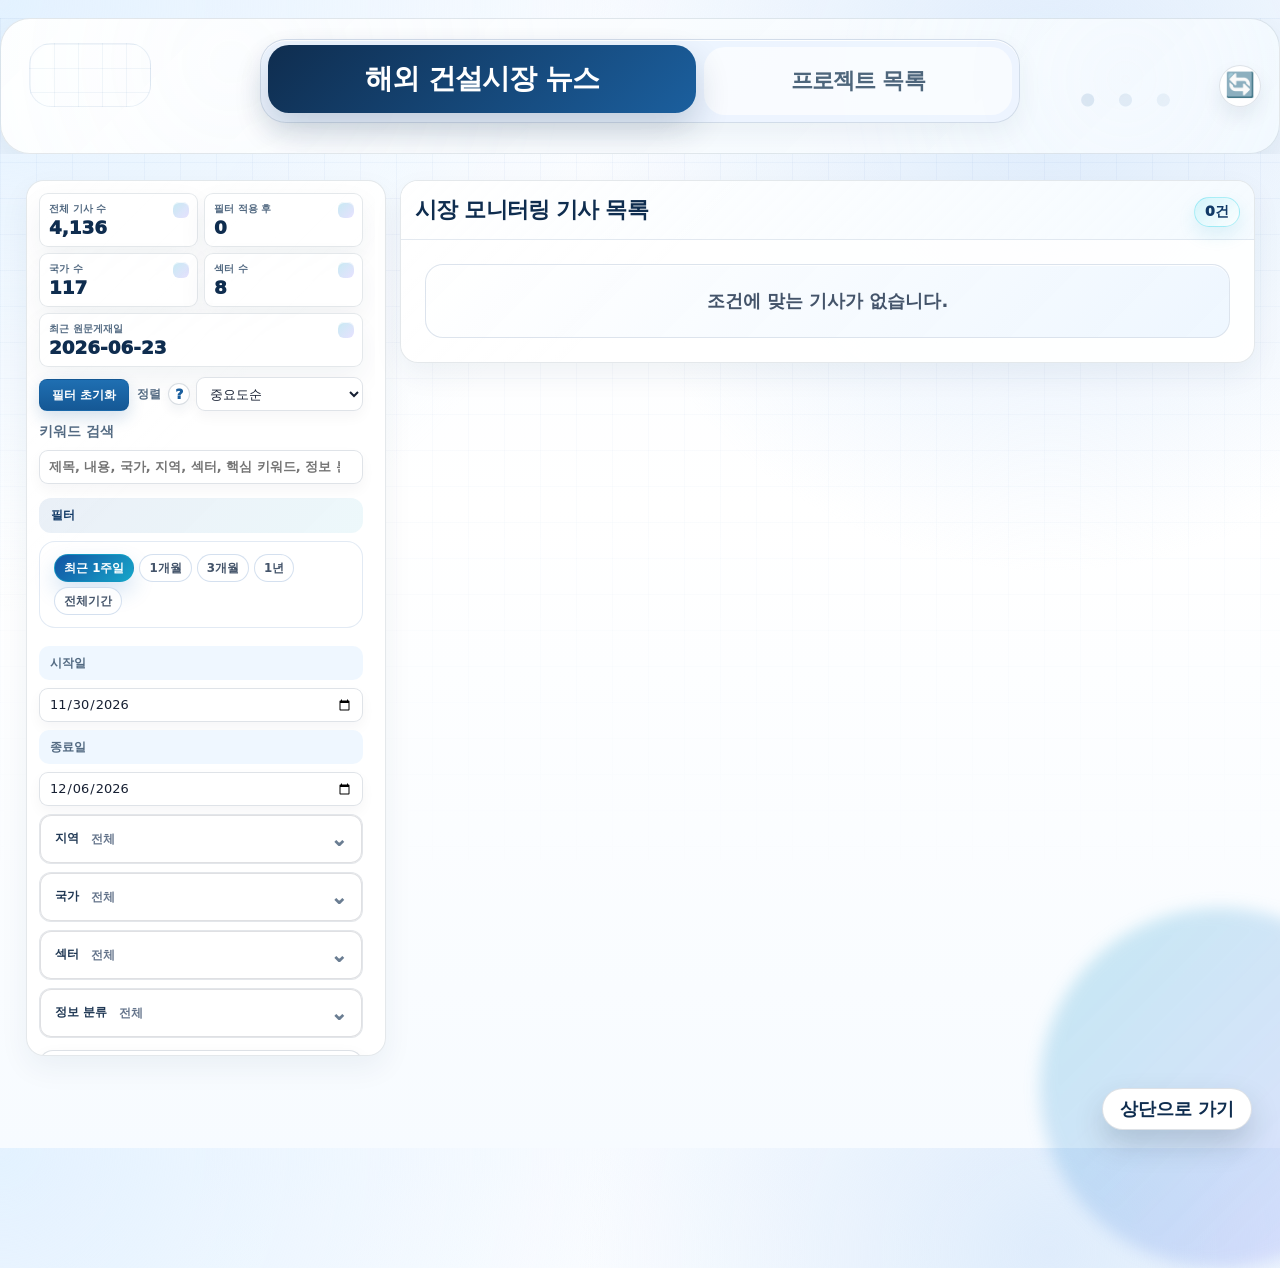
==== index.html @ 93219b16 "Bump market core UI cache for filter controls" ====
<!doctype html>
<html lang="ko">
  <head>
    <meta charset="utf-8" />
    <meta name="viewport" content="width=device-width, initial-scale=1" />
    <title>해외 건설시장 뉴스 | 글로벌 인프라 뉴스 대시보드</title>
    <meta
      name="description"
      content="국가별 인프라 시장뉴스와 프로젝트 흐름을 통합 조회하는 대시보드"
    />
    <link rel="stylesheet" href="./styles.css" />
    <link rel="stylesheet" href="./monitor-ui.css" />
    <link rel="stylesheet" href="./large-text.css" />
    <link rel="stylesheet" href="./filter-tuning.css" />
    <link rel="stylesheet" href="./brand-enhancements.css" />
    <link rel="stylesheet" href="./high-priority-filter.css" />
    <link rel="stylesheet" href="./interest.css" />
    <link rel="stylesheet" href="./monitor-enhancements.css?v=20260615-4" />
    <link rel="stylesheet" href="./filter-tooltip-fix.css?v=20260619-1" />
    <link rel="stylesheet" href="./responsive-mobile-cards.css?v=20260619-1" />
  </head>
  <body>
    <header class="site-header" id="top">
      <div class="brand-wrap">
        <a class="brand" href="https://www.icak.or.kr/" target="_blank" rel="noreferrer">
          <img
            src="https://www.icak.or.kr/file/icak_ci.jpg"
            alt="ICAK CI"
            class="brand-logo"
            onerror="this.style.display='none'; this.nextElementSibling.style.display='inline';"
          />
          <span class="brand-fallback" aria-hidden="true">ICAK</span>
        </a>
        <div>
          <p class="eyebrow">통합 모니터링</p>
          <h1>해외 건설시장 뉴스</h1>
          <p class="subtitle">글로벌 건설·인프라 동향 및 프로젝트 정보를 한눈에</p>
        </div>
      </div>
      <div class="header-actions">
        <nav class="page-nav" aria-label="모니터링 페이지 이동">
          <a class="is-active" href="./index.html">해외 건설시장 뉴스</a>
          <a href="./projects.html">프로젝트 목록</a>
        </nav>
        <p class="sync-status" id="syncStatus">데이터 연결 대기 중</p>
        <button type="button" id="refreshButton" class="action-button" title="새로 고침">🔄</button>
        <a hidden id="sheetLink" href="#" target="_blank" rel="noreferrer" aria-hidden="true" tabindex="-1"></a>
      </div>
    </header>

    <p class="ai-notice top-notice">
      본 페이지의 분류·요약·프로젝트 연결에는 AI 활용 결과가 포함될 수 있으므로, 활용 전 반드시 원문 출처와 공식 자료를 확인해 주세요.
    </p>

    <main class="dashboard market-dashboard">
      <section class="control-panel market-filter-panel" aria-label="뉴스 검색 및 필터">
        <div class="filter-top-actions">
          <button type="button" class="top-reset-button" data-reset-filter>필터 초기화</button>
        </div>

        <div class="search-field">
          <label for="keywordInput">키워드 검색</label>
          <input
            id="keywordInput"
            type="search"
            placeholder="제목, 내용, 국가, 지역, 섹터, 핵심 키워드, 정보 분류 검색"
            autocomplete="off"
          />
        </div>

        <div class="filter-section-label" aria-hidden="true">필터</div>

        <div class="date-preset-row" aria-label="기간 빠른 선택">
          <button type="button" class="date-preset-button" data-days="7" aria-pressed="true">최근 1주일</button>
          <button type="button" class="date-preset-button" data-days="30" aria-pressed="false">1개월</button>
          <button type="button" class="date-preset-button" data-days="90" aria-pressed="false">3개월</button>
          <button type="button" class="date-preset-button" data-days="365" aria-pressed="false">1년</button>
          <button type="button" class="date-preset-button" data-period="all" aria-pressed="false">전체기간</button>
        </div>

        <div class="field-grid field-grid-market">
          <div class="field">
            <label for="startDate">시작일</label>
            <input id="startDate" type="date" />
          </div>
          <div class="field">
            <label for="endDate">종료일</label>
            <input id="endDate" type="date" />
          </div>
          <div class="field field-wide">
            <span class="field-label">지역</span>
            <div class="checkbox-filter" id="regionFilter" role="group" aria-label="지역 다중 선택"></div>
          </div>
          <div class="field field-wide">
            <span class="field-label">국가</span>
            <div class="checkbox-filter" id="countryFilter" role="group" aria-label="국가 다중 선택"></div>
          </div>
          <div class="field field-wide">
            <span class="field-label">섹터</span>
            <div class="checkbox-filter" id="sectorFilter" role="group" aria-label="섹터 다중 선택"></div>
          </div>
          <div class="field field-wide">
            <span class="field-label">정보 분류</span>
            <div class="checkbox-filter" id="infoClassFilter" role="group" aria-label="정보 분류 다중 선택"></div>
          </div>
          <div class="field">
            <div class="sort-label-row">
              <label for="sortSelect">정렬</label>
              <span
                class="sort-help"
                tabindex="0"
                aria-label="관심도순은 스프레드시트 관심도 집계 열의 수치를 기준으로 정렬합니다. 중요도순은 국가·섹터별 최근 진출 실적 및 우리 기업 관심도 등을 종합해 AI가 판단합니다."
              >?</span>
            </div>
            <select id="sortSelect">
              <option value="중요도:desc" selected>중요도순</option>
              <option value="interest:desc">관심도순</option>
              <option value="기사수집일:desc">업데이트일순</option>
              <option value="원문게재일:desc">원문게재일 최신순</option>
              <option value="원문게재일:asc">원문게재일 오래된순</option>
            </select>
          </div>
        </div>

        <div class="panel-actions">
          <div class="action-buttons">
            <button type="button" id="resetButton">필터 초기화</button>
            <button type="button" id="exportButton" title="현재 목록을 CSV로 다운로드">목록 다운로드</button>
          </div>
          <span id="activeFilterText">최근 1주일 기준</span>
        </div>
      </section>

      <section class="summary-grid" aria-label="요약 지표">
        <article class="summary-item"><span>전체 기사 수</span><strong id="totalCount">0</strong></article>
        <article class="summary-item"><span>필터 적용 후</span><strong id="filteredCount">0</strong></article>
        <article class="summary-item"><span>국가 수</span><strong id="countryCount">0</strong></article>
        <article class="summary-item"><span>섹터 수</span><strong id="sectorCount">0</strong></article>
        <article class="summary-item"><span>최근 원문게재일</span><strong id="latestDate">-</strong></article>
      </section>

      <section class="results-section market-results-section" aria-label="뉴스 결과">
        <div class="section-head">
          <div>
            <h2>시장 모니터링 기사 목록</h2>
            <p>활용 가치가 높은 경우나 후속기사 추적을 원하는 경우 ♥표시<br />기사 클릭 시 상세 열기/접기 가능</p>
          </div>
          <span class="result-count" id="resultCountLabel">0건</span>
        </div>

        <div class="state-box" id="loadingState">데이터를 불러오는 중입니다.</div>
        <div class="state-box is-error" id="errorState" hidden>
          데이터를 불러오지 못했습니다. 캐시 동기화 상태를 확인해주세요.
        </div>
        <div class="state-box" id="emptyState" hidden>조건에 맞는 기사가 없습니다.</div>

        <section class="top-news-section" id="topNewsSection" aria-label="주요 뉴스" hidden>
          <div class="section-head top-news-head">
            <div>
              <h2 class="top-news-title-inline">주요 뉴스
                <span
                  class="top-news-help"
                  tabindex="0"
                  aria-label="주요 뉴스 산정 기준: 국가·섹터별 최근 진출 실적 및 우리 기업 관심도 등을 종합해 AI가 판단합니다. 관심도는 하트 누적 수를 기준으로 참고합니다."
                >?</span>
              </h2>
              <p>필터링 결과 중 중요도 수치값 기준 상위 6건을 우선 노출합니다.</p>
            </div>
          </div>
          <div class="top-news-grid" id="topNewsCards"></div>
        </section>

        <div class="table-wrap" id="tableWrap" hidden>
          <table class="market-table">
            <thead>
              <tr>
                <th>제목</th>
                <th>핵심 키워드</th>
                <th>국가</th>
                <th>섹터</th>
                <th>정보 분류</th>
                <th>원문게재일</th>
                <th>상세</th>
              </tr>
            </thead>
            <tbody id="resultBody"></tbody>
          </table>
        </div>
        <div class="limit-notice" id="limitNotice" hidden>
          200건까지만 표기됩니다. 키워드 및 필터를 활용해 주세요.
        </div>
      </section>
    </main>

    <p class="ai-notice bottom-notice">
      AI 기반 정리 정보는 참고용이며, 계약·입찰·투자 판단에는 원문 출처와 발주처 공식 자료 확인이 필요합니다.
    </p>

    <footer class="site-footer">
      <button type="button" class="back-to-top" id="backToTopButton">상단으로 가기</button>
      <a hidden id="footerSheetLink" href="#" target="_blank" rel="noreferrer" aria-hidden="true" tabindex="-1"></a>
    </footer>

    <script>
      (() => {
        try {
          const versionKey = "marketFilterSchemaVersion";
          const currentVersion = "20260624-ui-core-6";
          const saved = JSON.parse(localStorage.getItem("dashboardFilters") || "{}");
          saved.sort = saved.sort || "중요도:desc";
          saved.highPriorityOnly = false;
          localStorage.setItem("dashboardFilters", JSON.stringify(saved));
          localStorage.setItem(versionKey, currentVersion);
        } catch (error) {
          console.warn("Failed to migrate market filter defaults:", error);
        }
      })();
    </script>
    <script src="./app.js?v=20260623-restore-2"></script>
    <script src="./monitor-core-ui.js?v=20260624-6"></script>
    <script src="./interest.js?v=20260623-clean-1"></script>
  </body>
</html>
---- styles.css ----
:root {
  --navy-950: #06152b;
  --navy-900: #0a2342;
  --navy-800: #123a67;
  --blue-700: #1253a4;
  --blue-600: #1769c2;
  --blue-500: #2387ee;
  --cyan-500: #16a6c9;
  --cyan-400: #31d5e9;
  --teal-400: #36d6b7;
  --gold-400: #ffd166;
  --violet-500: #7c5cff;
  --rose-400: #ff6b8a;
  --slate-950: #0f172a;
  --slate-900: #172033;
  --slate-700: #44546a;
  --slate-500: #6d7b8f;
  --slate-300: #c8d3e0;
  --slate-200: #d9e1eb;
  --slate-100: #edf2f7;
  --slate-050: #f6f8fb;
  --white: #ffffff;
  --danger: #b42318;
  --shadow-sm: 0 10px 24px rgba(7, 26, 51, 0.08);
  --shadow: 0 22px 60px rgba(7, 26, 51, 0.14);
  --shadow-strong: 0 30px 90px rgba(6, 21, 43, 0.22);
  --radius: 18px;
  --radius-sm: 12px;
  --ring: 0 0 0 4px rgba(49, 213, 233, 0.24);
}

* {
  box-sizing: border-box;
}

html {
  font-size: 16px;
  scroll-behavior: smooth;
}

body {
  position: relative;
  margin: 0;
  min-width: 320px;
  min-height: 100vh;
  color: var(--slate-900);
  background:
    radial-gradient(circle at 12% 8%, rgba(49, 213, 233, 0.28), transparent 30rem),
    radial-gradient(circle at 88% 0%, rgba(124, 92, 255, 0.22), transparent 28rem),
    radial-gradient(circle at 70% 42%, rgba(255, 209, 102, 0.18), transparent 24rem),
    linear-gradient(180deg, #f8fbff 0%, #edf5ff 42%, #f7f9fc 100%);
  font-family:
    "Pretendard", "Noto Sans KR", "Apple SD Gothic Neo", system-ui, -apple-system,
    BlinkMacSystemFont, "Segoe UI", sans-serif;
}

body::before {
  position: fixed;
  inset: 0;
  z-index: -2;
  content: "";
  background-image:
    linear-gradient(rgba(18, 83, 164, 0.045) 1px, transparent 1px),
    linear-gradient(90deg, rgba(18, 83, 164, 0.045) 1px, transparent 1px);
  background-size: 36px 36px;
  mask-image: linear-gradient(180deg, #000, transparent 78%);
}

body::after {
  position: fixed;
  right: -120px;
  bottom: -120px;
  z-index: -1;
  width: 360px;
  height: 360px;
  content: "";
  border-radius: 999px;
  background: linear-gradient(135deg, rgba(22, 166, 201, 0.24), rgba(124, 92, 255, 0.16));
  filter: blur(8px);
}

a {
  color: inherit;
}

button,
input,
select {
  font: inherit;
}

button,
a,
input,
select {
  -webkit-tap-highlight-color: transparent;
}

.site-header {
  position: relative;
  display: flex;
  align-items: center;
  justify-content: space-between;
  gap: 28px;
  padding: 34px clamp(18px, 4vw, 64px) 42px;
  overflow: hidden;
  color: var(--white);
  background:
    radial-gradient(circle at 8% 0%, rgba(49, 213, 233, 0.38), transparent 24rem),
    radial-gradient(circle at 72% 20%, rgba(124, 92, 255, 0.30), transparent 28rem),
    linear-gradient(135deg, rgba(6, 21, 43, 0.98), rgba(10, 35, 66, 0.96) 48%, rgba(18, 58, 103, 0.94));
  box-shadow: var(--shadow-strong);
}

.site-header::before {
  position: absolute;
  inset: 0;
  content: "";
  background:
    linear-gradient(120deg, transparent 0 42%, rgba(255, 255, 255, 0.12) 44%, transparent 49%),
    repeating-linear-gradient(135deg, rgba(255, 255, 255, 0.055) 0 1px, transparent 1px 14px);
  opacity: 0.9;
  pointer-events: none;
}

.site-header::after {
  position: absolute;
  right: clamp(24px, 7vw, 110px);
  bottom: -58px;
  width: 190px;
  height: 190px;
  content: "";
  border: 1px solid rgba(255, 255, 255, 0.24);
  border-radius: 999px;
  background: radial-gradient(circle, rgba(255, 255, 255, 0.16), transparent 62%);
  pointer-events: none;
}

.brand-wrap,
.header-actions {
  position: relative;
  z-index: 1;
}

.brand-wrap {
  display: flex;
  align-items: center;
  gap: 22px;
  min-width: 0;
}

.brand {
  position: relative;
  display: grid;
  place-items: center;
  flex: 0 0 auto;
  width: 126px;
  height: 54px;
  overflow: hidden;
  border: 1px solid rgba(255, 255, 255, 0.48);
  border-radius: 16px;
  background: rgba(255, 255, 255, 0.94);
  box-shadow:
    0 16px 36px rgba(0, 0, 0, 0.18),
    inset 0 1px 0 rgba(255, 255, 255, 0.75);
  text-decoration: none;
}

.brand::after {
  position: absolute;
  inset: -40% -60%;
  content: "";
  background: linear-gradient(110deg, transparent 35%, rgba(255, 255, 255, 0.95), transparent 62%);
  transform: translateX(-55%);
  opacity: 0.7;
}

.brand:hover::after {
  transform: translateX(55%);
  transition: transform 700ms ease;
}

.brand-logo {
  max-width: 100px;
  max-height: 32px;
  object-fit: contain;
}

.brand-logo:not([src]),
.brand-logo:is([src=""]) {
  display: none;
}

.brand-logo:not([src]) + .brand-fallback,
.brand-logo:is([src=""]) + .brand-fallback {
  display: inline;
}

.brand-fallback {
  display: none;
  color: var(--navy-900);
  font-weight: 900;
  letter-spacing: -0.02em;
}

.eyebrow {
  display: inline-flex;
  align-items: center;
  gap: 8px;
  margin: 0 0 8px;
  padding: 7px 12px;
  color: #d9fbff;
  border: 1px solid rgba(255, 255, 255, 0.26);
  border-radius: 999px;
  background: rgba(255, 255, 255, 0.12);
  box-shadow: inset 0 1px 0 rgba(255, 255, 255, 0.18);
  font-size: 0.74rem;
  font-weight: 900;
  letter-spacing: 0.08em;
  text-transform: uppercase;
  backdrop-filter: blur(12px);
}

.eyebrow::before {
  width: 8px;
  height: 8px;
  content: "";
  border-radius: 999px;
  background: var(--gold-400);
  box-shadow: 0 0 16px rgba(255, 209, 102, 0.9);
}

h1 {
  margin: 0;
  font-size: clamp(2rem, 4vw, 3.15rem);
  font-weight: 950;
  line-height: 1.06;
  letter-spacing: -0.055em;
  text-shadow: 0 12px 32px rgba(0, 0, 0, 0.22);
}

.subtitle {
  margin: 10px 0 0;
  color: rgba(255, 255, 255, 0.84);
  font-size: clamp(0.96rem, 1.5vw, 1.1rem);
  font-weight: 600;
}

.header-actions {
  display: flex;
  align-items: center;
  gap: 14px;
  flex: 0 0 auto;
  padding: 12px;
  border: 1px solid rgba(255, 255, 255, 0.16);
  border-radius: 999px;
  background: rgba(255, 255, 255, 0.10);
  backdrop-filter: blur(14px);
}

.sync-status {
  margin: 0;
  color: rgba(255, 255, 255, 0.78);
  font-size: 0.88rem;
  font-weight: 700;
  text-align: right;
}

.sheet-link,
.site-footer a,
.action-button {
  display: inline-flex;
  align-items: center;
  justify-content: center;
  min-height: 42px;
  padding: 0 18px;
  border: 0;
  border-radius: 999px;
  color: var(--white);
  background:
    linear-gradient(135deg, var(--cyan-500), var(--blue-600) 58%, var(--violet-500));
  box-shadow: 0 12px 26px rgba(23, 105, 194, 0.28);
  font-weight: 900;
  text-decoration: none;
  cursor: pointer;
  transition:
    box-shadow 180ms ease,
    filter 180ms ease,
    transform 180ms ease,
    opacity 160ms ease;
}

.action-button {
  width: 42px;
  padding: 0;
  font-size: 1.2rem;
}

.sheet-link:hover,
.site-footer a:hover,
.action-button:hover {
  filter: saturate(1.12) brightness(1.05);
  box-shadow: 0 16px 34px rgba(23, 105, 194, 0.36);
  transform: translateY(-2px);
}

.action-button:disabled {
  opacity: 0.6;
  cursor: not-allowed;
  transform: none;
}

.dashboard {
  width: min(1480px, 100%);
  margin: 0 auto;
  padding: 30px clamp(16px, 4vw, 52px) 42px;
}

.control-panel,
.results-section,
.project-section {
  position: relative;
  border: 1px solid rgba(255, 255, 255, 0.72);
  border-radius: var(--radius);
  background: rgba(255, 255, 255, 0.84);
  box-shadow: var(--shadow);
  backdrop-filter: blur(18px);
}

.control-panel::before,
.results-section::before,
.project-section::before {
  position: absolute;
  inset: 0;
  content: "";
  border-radius: inherit;
  background: linear-gradient(135deg, rgba(255, 255, 255, 0.72), transparent 34%);
  pointer-events: none;
}

.control-panel > *,
.results-section > *,
.project-section > * {
  position: relative;
  z-index: 1;
}

.control-panel {
  padding: 24px;
  transform: translateY(-20px);
}

label {
  display: block;
  margin-bottom: 8px;
  color: var(--slate-700);
  font-size: 0.8rem;
  font-weight: 900;
  letter-spacing: -0.01em;
}

.search-field label {
  color: var(--navy-800);
  font-size: 0.9rem;
}

input,
select {
  width: 100%;
  min-height: 46px;
  padding: 0 14px;
  border: 1px solid rgba(200, 211, 224, 0.92);
  border-radius: var(--radius-sm);
  color: var(--slate-900);
  background:
    linear-gradient(180deg, rgba(255, 255, 255, 0.98), rgba(248, 251, 255, 0.96));
  box-shadow:
    inset 0 1px 0 rgba(255, 255, 255, 0.88),
    0 6px 14px rgba(7, 26, 51, 0.04);
  outline: none;
  transition:
    background 140ms ease,
    border-color 140ms ease,
    box-shadow 140ms ease,
    transform 140ms ease;
}

input:focus,
select:focus {
  border-color: var(--cyan-500);
  box-shadow: var(--ring), 0 10px 22px rgba(22, 166, 201, 0.12);
  transform: translateY(-1px);
}

.search-field input {
  min-height: 58px;
  padding-inline: 18px;
  border-color: rgba(22, 166, 201, 0.38);
  border-radius: 16px;
  background:
    linear-gradient(180deg, rgba(255, 255, 255, 0.99), rgba(242, 250, 255, 0.98));
  font-size: 1.04rem;
  font-weight: 700;
}

.field-grid {
  display: grid;
  grid-template-columns: repeat(6, minmax(0, 1fr));
  gap: 14px;
  margin-top: 18px;
}

.panel-actions {
  display: flex;
  align-items: center;
  justify-content: space-between;
  gap: 14px;
  margin-top: 18px;
}

.action-buttons {
  display: flex;
  gap: 10px;
}

.panel-actions button,
.back-to-top,
.project-back-link {
  min-height: 42px;
  padding: 0 17px;
  border: 1px solid rgba(18, 83, 164, 0.14);
  border-radius: 999px;
  color: var(--navy-900);
  background:
    linear-gradient(180deg, #ffffff, #edf6ff);
  box-shadow: 0 8px 18px rgba(7, 26, 51, 0.07);
  font-weight: 900;
  cursor: pointer;
  text-decoration: none;
  transition:
    border-color 160ms ease,
    box-shadow 160ms ease,
    transform 160ms ease;
}

.panel-actions button:hover:not(:disabled),
.back-to-top:hover,
.project-back-link:hover {
  border-color: var(--cyan-500);
  box-shadow: 0 12px 24px rgba(22, 166, 201, 0.18);
  transform: translateY(-1px);
}

.panel-actions button:disabled {
  opacity: 0.6;
  cursor: not-allowed;
}

#activeFilterText {
  display: inline-flex;
  align-items: center;
  min-height: 34px;
  padding: 0 12px;
  color: var(--slate-700);
  border: 1px solid rgba(18, 83, 164, 0.10);
  border-radius: 999px;
  background: rgba(255, 255, 255, 0.72);
  font-size: 0.88rem;
  font-weight: 800;
}

.summary-grid {
  display: grid;
  grid-template-columns: repeat(5, minmax(0, 1fr));
  gap: 14px;
  margin: -2px 0 20px;
}

.summary-item {
  position: relative;
  min-height: 116px;
  padding: 20px;
  overflow: hidden;
  border: 1px solid rgba(255, 255, 255, 0.70);
  border-radius: var(--radius);
  background:
    radial-gradient(circle at 88% 18%, rgba(49, 213, 233, 0.22), transparent 5.5rem),
    linear-gradient(135deg, rgba(255, 255, 255, 0.98), rgba(240, 248, 255, 0.9));
  box-shadow: var(--shadow-sm);
  transition:
    box-shadow 180ms ease,
    transform 180ms ease;
}

.summary-item::before {
  position: absolute;
  top: 18px;
  right: 18px;
  width: 38px;
  height: 38px;
  content: "";
  border-radius: 14px;
  background:
    linear-gradient(135deg, rgba(22, 166, 201, 0.24), rgba(124, 92, 255, 0.18));
  box-shadow: inset 0 1px 0 rgba(255, 255, 255, 0.75);
}

.summary-item::after {
  position: absolute;
  right: -42px;
  bottom: -48px;
  width: 110px;
  height: 110px;
  content: "";
  border-radius: 999px;
  background: rgba(255, 209, 102, 0.18);
}

.summary-item:hover {
  box-shadow: 0 18px 42px rgba(7, 26, 51, 0.14);
  transform: translateY(-3px);
}

.summary-item span,
.summary-item strong {
  position: relative;
  z-index: 1;
}

.summary-item span {
  display: block;
  color: var(--slate-500);
  font-size: 0.82rem;
  font-weight: 900;
}

.summary-item strong {
  display: block;
  margin-top: 13px;
  color: var(--navy-900);
  font-size: clamp(1.65rem, 2.5vw, 2.45rem);
  font-weight: 950;
  line-height: 1;
  letter-spacing: -0.055em;
}

.results-section {
  overflow: hidden;
}

.section-head {
  display: flex;
  align-items: flex-end;
  justify-content: space-between;
  gap: 16px;
  padding: 24px;
  border-bottom: 1px solid rgba(217, 225, 235, 0.72);
  background:
    linear-gradient(135deg, rgba(255, 255, 255, 0.85), rgba(239, 248, 255, 0.62));
}

.section-head h2 {
  margin: 0;
  color: var(--navy-900);
  font-size: 1.36rem;
  font-weight: 950;
  letter-spacing: -0.035em;
}

.section-head p {
  margin: 7px 0 0;
  color: var(--slate-500);
  font-size: 0.92rem;
  font-weight: 600;
}

.result-count {
  display: inline-flex;
  align-items: center;
  min-height: 36px;
  padding: 0 14px;
  border: 1px solid rgba(49, 213, 233, 0.36);
  border-radius: 999px;
  color: var(--navy-800);
  background:
    linear-gradient(135deg, rgba(49, 213, 233, 0.18), rgba(255, 255, 255, 0.78));
  box-shadow: 0 8px 18px rgba(22, 166, 201, 0.12);
  font-weight: 950;
  white-space: nowrap;
}

.state-box,
.limit-notice {
  margin: 24px;
  padding: 22px;
  border: 1px solid rgba(217, 225, 235, 0.88);
  border-radius: var(--radius);
  color: var(--slate-700);
  background:
    linear-gradient(135deg, rgba(255, 255, 255, 0.96), rgba(237, 246, 255, 0.92));
  box-shadow: inset 0 1px 0 rgba(255, 255, 255, 0.88);
  text-align: center;
  font-weight: 800;
}

.limit-notice {
  margin-top: 18px;
  border-color: rgba(18, 83, 164, 0.14);
  color: var(--navy-800);
  background:
    linear-gradient(135deg, rgba(255, 255, 255, 0.98), rgba(235, 248, 255, 0.94));
}

.state-box.is-error {
  border-color: rgba(180, 35, 24, 0.24);
  color: var(--danger);
  background:
    linear-gradient(135deg, rgba(255, 255, 255, 0.96), rgba(180, 35, 24, 0.07));
}

.table-wrap {
  overflow-x: auto;
}

.table-wrap::-webkit-scrollbar {
  height: 12px;
}

.table-wrap::-webkit-scrollbar-track {
  background: #edf4fb;
}

.table-wrap::-webkit-scrollbar-thumb {
  border: 3px solid #edf4fb;
  border-radius: 999px;
  background: linear-gradient(90deg, var(--cyan-500), var(--blue-600));
}

table {
  width: 100%;
  min-width: 1080px;
  border-collapse: separate;
  border-spacing: 0;
}

th,
td {
  padding: 15px 16px;
  border-bottom: 1px solid rgba(217, 225, 235, 0.76);
  vertical-align: top;
  text-align: left;
}

th {
  position: sticky;
  top: 0;
  z-index: 1;
  color: var(--navy-900);
  background:
    linear-gradient(135deg, #e9f6ff, #d6effb);
  box-shadow: 0 8px 18px rgba(7, 26, 51, 0.08);
  font-size: 0.78rem;
  font-weight: 950;
  letter-spacing: -0.01em;
  white-space: nowrap;
}

th:first-child {
  border-top-left-radius: 0;
}

th:last-child {
  border-top-right-radius: 0;
}

td {
  color: var(--slate-900);
  background: rgba(255, 255, 255, 0.72);
  font-size: 0.92rem;
}

tbody tr {
  transition:
    background 140ms ease,
    transform 140ms ease;
}

tbody tr:not(.detail-row):hover td {
  background: rgba(236, 249, 255, 0.9);
}

.date-cell {
  color: var(--navy-900);
  font-weight: 950;
  white-space: nowrap;
}

.pill {
  display: inline-flex;
  align-items: center;
  max-width: 150px;
  min-height: 30px;
  padding: 0 10px;
  overflow: hidden;
  border: 1px solid rgba(23, 105, 194, 0.13);
  border-radius: 999px;
  color: var(--navy-800);
  background:
    linear-gradient(135deg, rgba(23, 105, 194, 0.10), rgba(49, 213, 233, 0.12));
  box-shadow: inset 0 1px 0 rgba(255, 255, 255, 0.84);
  font-size: 0.82rem;
  font-weight: 900;
  text-overflow: ellipsis;
  white-space: nowrap;
}

.title-link {
  color: var(--navy-900);
  font-weight: 900;
  line-height: 1.48;
  text-decoration: none;
  transition: color 140ms ease;
}

.title-link:hover {
  color: var(--blue-600);
  text-decoration: underline;
  text-decoration-thickness: 2px;
  text-underline-offset: 4px;
}

.detail-button {
  min-width: 36px;
  min-height: 36px;
  border: 1px solid rgba(23, 105, 194, 0.16);
  border-radius: 12px;
  color: var(--navy-900);
  background:
    linear-gradient(180deg, #ffffff, #edf6ff);
  box-shadow: 0 7px 16px rgba(7, 26, 51, 0.08);
  font-weight: 950;
  cursor: pointer;
  transition:
    border-color 160ms ease,
    box-shadow 160ms ease,
    color 160ms ease,
    background 160ms ease,
    transform 160ms ease;
}

.detail-button:hover {
  border-color: var(--cyan-500);
  box-shadow: 0 12px 24px rgba(22, 166, 201, 0.18);
  transform: translateY(-1px);
}

.detail-button[aria-expanded="true"] {
  color: var(--white);
  border-color: transparent;
  background:
    linear-gradient(135deg, var(--blue-600), var(--violet-500));
}

.detail-row td {
  padding: 0;
  background:
    linear-gradient(135deg, rgba(251, 253, 255, 0.98), rgba(235, 248, 255, 0.98));
}

.detail-panel {
  display: grid;
  grid-template-columns: 1fr 280px;
  gap: 18px;
  margin: 0;
  padding: 22px 24px 24px;
  border-left: 6px solid var(--cyan-500);
  background:
    radial-gradient(circle at 94% 12%, rgba(255, 209, 102, 0.18), transparent 8rem),
    linear-gradient(135deg, rgba(255, 255, 255, 0.62), rgba(235, 248, 255, 0.62));
}

.detail-panel h3 {
  margin: 0 0 9px;
  color: var(--navy-900);
  font-size: 1.05rem;
  font-weight: 950;
  letter-spacing: -0.025em;
}

.detail-panel p {
  margin: 0;
  color: var(--slate-700);
  line-height: 1.7;
  font-weight: 600;
}

.detail-meta {
  display: grid;
  gap: 10px;
  align-content: start;
  color: var(--slate-700);
  font-size: 0.88rem;
  font-weight: 700;
}

.detail-meta a {
  color: var(--blue-600);
  font-weight: 900;
  word-break: break-all;
}

.project-callout {
  display: flex;
  align-items: center;
  justify-content: space-between;
  gap: 16px;
  margin: 12px 0 16px;
  padding: 14px 16px;
  border: 1px solid rgba(18, 83, 164, 0.14);
  border-radius: 12px;
  background: rgba(255, 255, 255, 0.78);
}

.project-callout strong,
.project-callout span,
.project-callout small {
  display: block;
}

.project-callout strong {
  color: var(--slate-500);
  font-size: 0.78rem;
}

.project-callout span {
  margin-top: 5px;
  color: var(--navy-900);
  font-weight: 950;
}

.project-callout small {
  margin-top: 4px;
  color: var(--slate-500);
  font-weight: 800;
}

.project-detail-link {
  display: inline-flex;
  align-items: center;
  justify-content: center;
  min-height: 38px;
  padding: 0 14px;
  border-radius: 999px;
  color: var(--white);
  background: linear-gradient(135deg, var(--blue-600), var(--cyan-500));
  box-shadow: 0 10px 22px rgba(23, 105, 194, 0.18);
  font-size: 0.84rem;
  font-weight: 950;
  text-decoration: none;
  white-space: nowrap;
}

.project-section {
  padding: 24px;
  transform: translateY(-20px);
}

.project-toolbar {
  display: flex;
  justify-content: space-between;
  gap: 16px;
  align-items: center;
  margin-bottom: 18px;
}

.project-title-block h2 {
  margin: 0;
  color: var(--navy-900);
  font-size: 1.45rem;
  font-weight: 950;
}

.project-title-block p {
  margin: 8px 0 0;
  color: var(--slate-500);
  font-weight: 700;
}

.project-meta-grid {
  display: grid;
  grid-template-columns: repeat(4, minmax(0, 1fr));
  gap: 12px;
  margin: 18px 0;
}

.project-meta-card,
.project-article-card {
  border: 1px solid rgba(18, 83, 164, 0.12);
  border-radius: 12px;
  background: rgba(255, 255, 255, 0.76);
  box-shadow: var(--shadow-sm);
}

.project-meta-card {
  padding: 14px;
}

.project-meta-card span {
  display: block;
  color: var(--slate-500);
  font-size: 0.78rem;
  font-weight: 900;
}

.project-meta-card strong {
  display: block;
  margin-top: 7px;
  color: var(--navy-900);
  font-weight: 950;
}

.project-articles {
  display: grid;
  gap: 12px;
  margin-top: 18px;
}

.project-article-card {
  padding: 18px;
}

.project-article-card h3 {
  margin: 0;
  color: var(--navy-900);
  font-size: 1rem;
  font-weight: 950;
}

.project-article-card p {
  margin: 10px 0 0;
  color: var(--slate-700);
  line-height: 1.68;
  font-weight: 600;
}

.project-article-meta {
  display: flex;
  flex-wrap: wrap;
  gap: 8px;
  margin-top: 12px;
}

.project-article-meta span,
.project-article-meta a {
  display: inline-flex;
  align-items: center;
  min-height: 30px;
  padding: 0 10px;
  border-radius: 999px;
  background: rgba(237, 246, 255, 0.92);
  color: var(--slate-700);
  font-size: 0.82rem;
  font-weight: 800;
  text-decoration: none;
}

.project-article-meta a {
  color: var(--blue-600);
}

.site-footer {
  display: flex;
  align-items: center;
  justify-content: space-between;
  gap: 18px;
  padding: 24px clamp(18px, 4vw, 56px) 34px;
  color: var(--slate-500);
  font-size: 0.9rem;
  font-weight: 700;
}

.site-footer a {
  min-height: 38px;
  color: var(--white);
}

[hidden] {
  display: none !important;
}

@media (max-width: 1120px) {
  .field-grid {
    grid-template-columns: repeat(3, minmax(0, 1fr));
  }

  .summary-grid,
  .project-meta-grid {
    grid-template-columns: repeat(3, minmax(0, 1fr));
  }
}

@media (max-width: 760px) {
  .site-header,
  .header-actions,
  .brand-wrap,
  .panel-actions,
  .section-head,
  .site-footer,
  .project-toolbar,
  .project-callout {
    align-items: stretch;
    flex-direction: column;
  }

  .site-header {
    padding: 26px 18px 34px;
  }

  .brand-wrap {
    gap: 16px;
  }

  .brand {
    width: 112px;
  }

  h1 {
    font-size: clamp(1.85rem, 10vw, 2.55rem);
  }

  .header-actions {
    border-radius: var(--radius);
  }

  .sync-status {
    text-align: left;
  }

  .dashboard {
    padding-inline: 14px;
  }

  .control-panel,
  .project-section {
    padding: 16px;
    transform: translateY(-18px);
  }

  .field-grid,
  .summary-grid,
  .project-meta-grid {
    grid-template-columns: 1fr;
  }

  .summary-item {
    min-height: 92px;
  }

  .detail-panel {
    grid-template-columns: 1fr;
  }

  .action-buttons {
    flex-direction: column;
    width: 100%;
  }

  .action-buttons button,
  .panel-actions button,
  .back-to-top,
  .project-detail-link,
  .project-back-link {
    width: 100%;
  }

  th,
  td {
    padding-inline: 12px;
  }
}
---- monitor-ui.css ----
.page-nav {
  display: inline-flex;
  align-items: center;
  gap: 8px;
  padding: 6px;
  border: 1px solid rgba(255, 255, 255, 0.22);
  border-radius: 18px;
  background: rgba(255, 255, 255, 0.13);
  box-shadow: 0 12px 24px rgba(7, 26, 51, 0.12);
}

.page-nav a {
  display: inline-flex;
  align-items: center;
  justify-content: center;
  min-height: 44px;
  min-width: 152px;
  padding: 0 18px;
  border-radius: 13px;
  color: rgba(255, 255, 255, 0.9);
  font-size: 0.92rem;
  font-weight: 950;
  text-decoration: none;
  white-space: nowrap;
}

.page-nav a:hover,
.page-nav a.is-active {
  color: #0a2342;
  background: rgba(255, 255, 255, 0.96);
  box-shadow: 0 8px 18px rgba(7, 26, 51, 0.14);
}

.field-label {
  display: block;
  margin-bottom: 5px;
  color: var(--muted);
  font-size: 0.74rem;
  font-weight: 850;
}

.field-wide {
  min-width: 0;
}

.field-toggle {
  display: grid;
  gap: 6px;
  min-width: 220px;
}

.checkbox-filter {
  display: flex;
  align-items: flex-start;
  flex-wrap: wrap;
  gap: 5px;
  min-height: 36px;
  max-height: none;
  overflow: visible;
  padding: 7px;
  border: 1px solid rgba(42, 65, 97, 0.16);
  border-radius: 9px;
  background: #f8fbff;
}

.check-chip,
.cost-toggle {
  position: relative;
  display: inline-flex;
  cursor: pointer;
  user-select: none;
}

.check-chip input,
.cost-toggle input {
  position: absolute;
  inset: 0;
  width: 100%;
  height: 100%;
  margin: 0;
  opacity: 0;
  cursor: pointer;
}

.check-chip span,
.cost-toggle span {
  display: inline-flex;
  align-items: center;
  justify-content: center;
  min-height: 28px;
  padding: 0 9px;
  border: 1px solid rgba(42, 65, 97, 0.18);
  border-radius: 999px;
  color: #243a57;
  background: #ffffff;
  font-size: 0.76rem;
  font-weight: 800;
  line-height: 1.15;
  white-space: nowrap;
  transition: background 160ms ease, border-color 160ms ease, color 160ms ease, box-shadow 160ms ease;
}

.cost-toggle span {
  width: 100%;
  min-height: 34px;
  padding: 0 11px;
}

.check-chip:hover span,
.cost-toggle:hover span {
  border-color: rgba(19, 92, 155, 0.36);
  box-shadow: 0 4px 10px rgba(22, 46, 78, 0.07);
}

.check-chip input:checked + span,
.cost-toggle input:checked + span {
  color: #ffffff;
  border-color: transparent;
  background: #135c9b;
  box-shadow: 0 6px 14px rgba(19, 92, 155, 0.16);
}

.check-chip input:focus-visible + span,
.cost-toggle input:focus-visible + span {
  outline: 3px solid rgba(67, 156, 231, 0.35);
  outline-offset: 2px;
}

.checkbox-empty {
  display: inline-flex;
  align-items: center;
  min-height: 28px;
  color: var(--muted);
  font-size: 0.76rem;
  font-weight: 750;
}

.info-pill {
  max-width: 150px;
  color: #0a2342;
  background: linear-gradient(135deg, rgba(255, 255, 255, 0.92), rgba(217, 241, 252, 0.92));
}

.stage-pill {
  max-width: 120px;
}

.project-list-table {
  width: 100%;
  min-width: 0;
  table-layout: fixed;
}

.project-list-table th:nth-child(1),
.project-list-table td:nth-child(1) {
  width: 22%;
}

.project-list-table th:nth-child(2),
.project-list-table td:nth-child(2) {
  width: 7%;
}

.project-list-table th:nth-child(3),
.project-list-table td:nth-child(3) {
  width: 8%;
}

.project-list-table th:nth-child(4),
.project-list-table td:nth-child(4) {
  width: 9%;
}

.project-list-table th:nth-child(5),
.project-list-table td:nth-child(5) {
  width: 14%;
}

.project-list-table th:nth-child(6),
.project-list-table td:nth-child(6) {
  width: 11%;
}

.project-list-table th:nth-child(7),
.project-list-table td:nth-child(7) {
  width: 9%;
}

.project-list-table th:nth-child(8),
.project-list-table td:nth-child(8) {
  width: 10%;
}

.project-list-table th:nth-child(9),
.project-list-table td:nth-child(9) {
  width: 10%;
}

.field-grid-market {
  grid-template-columns: repeat(4, minmax(0, 1fr));
}

.field-grid-projects {
  grid-template-columns: repeat(4, minmax(0, 1fr));
}

.market-dashboard,
body:has(#projectBody) .dashboard {
  display: grid;
  width: min(1680px, 100%);
  grid-template-columns: minmax(300px, 360px) minmax(0, 1fr);
  align-items: start;
  gap: 14px;
  padding: 20px clamp(12px, 2vw, 28px) 34px;
}

.market-filter-panel,
body:has(#projectBody) .control-panel {
  position: sticky;
  top: 12px;
  grid-row: 1 / span 2;
  align-self: start;
  height: auto;
  margin: 0;
  padding: 14px;
  transform: none;
}

.market-dashboard .search-field input,
body:has(#projectBody) .search-field input {
  min-height: 42px;
  padding-inline: 12px;
  border-radius: 11px;
  font-size: 0.86rem;
}

.market-dashboard .field-grid-market,
body:has(#projectBody) .field-grid-projects {
  grid-template-columns: 1fr;
  gap: 8px;
  margin-top: 12px;
}

.market-dashboard .field-grid-market > .field-wide,
.market-dashboard .field-grid-market > .field-compact,
body:has(#projectBody) .field-grid-projects > .field-wide,
body:has(#projectBody) .field-grid-projects > .field-compact {
  min-width: 0;
}

.market-dashboard .panel-actions,
body:has(#projectBody) .panel-actions {
  align-items: stretch;
  flex-direction: column;
  gap: 8px;
  margin-top: 12px;
}

.market-dashboard .action-buttons,
body:has(#projectBody) .action-buttons {
  display: grid;
  grid-template-columns: repeat(2, minmax(0, 1fr));
  gap: 7px;
}

.market-dashboard .action-buttons .secondary-button,
.market-dashboard .action-buttons .primary-button,
body:has(#projectBody) .action-buttons .secondary-button,
body:has(#projectBody) .action-buttons .primary-button {
  width: 100%;
  min-height: 34px;
  padding: 0 10px;
}

.market-dashboard #activeFilterText,
body:has(#projectBody) #activeFilterText {
  width: 100%;
  max-width: none;
  min-height: 30px;
  padding: 6px 9px;
  white-space: normal;
  font-size: 0.74rem;
  line-height: 1.35;
}

.market-dashboard .summary-grid,
body:has(#projectBody) .summary-grid {
  grid-column: 2;
  grid-row: 1;
  grid-template-columns: repeat(5, minmax(0, 1fr));
  gap: 8px;
  margin: 0 0 10px;
}

.market-dashboard .summary-item,
body:has(#projectBody) .summary-item {
  min-height: 58px;
  padding: 9px 11px;
  border-radius: 10px;
}

.market-dashboard .summary-item::before,
body:has(#projectBody) .summary-item::before {
  top: 9px;
  right: 9px;
  width: 20px;
  height: 20px;
  border-radius: 8px;
}

.market-dashboard .summary-item::after,
body:has(#projectBody) .summary-item::after {
  display: none;
}

.market-dashboard .summary-item span,
body:has(#projectBody) .summary-item span {
  max-width: calc(100% - 28px);
  font-size: 0.68rem;
  line-height: 1.2;
}

.market-dashboard .summary-item strong,
body:has(#projectBody) .summary-item strong {
  margin-top: 6px;
  font-size: clamp(1.05rem, 1.4vw, 1.4rem);
  letter-spacing: 0;
}

.market-results-section,
body:has(#projectBody) .results-section {
  grid-column: 2;
  grid-row: 2;
  align-self: start;
  height: auto;
  min-width: 0;
  min-height: 0;
  margin: 0;
}

.market-dashboard .section-head,
body:has(#projectBody) .section-head {
  padding: 12px 14px;
}

.market-dashboard .section-head h2,
body:has(#projectBody) .section-head h2 {
  font-size: 1.04rem;
}

.market-dashboard .section-head p,
body:has(#projectBody) .section-head p {
  margin-top: 4px;
  font-size: 0.76rem;
}

.market-dashboard .result-count,
body:has(#projectBody) .result-count {
  min-height: 30px;
  padding: 0 10px;
  font-size: 0.78rem;
}

.market-dashboard th,
.market-dashboard td,
body:has(#projectBody) th,
body:has(#projectBody) td {
  padding: 6px 7px;
  font-size: 0.76rem;
  line-height: 1.28;
  vertical-align: middle;
}

body:has(#projectBody) th,
body:has(#projectBody) td {
  padding-inline: 5px;
  font-size: 0.72rem;
}

.market-dashboard th,
body:has(#projectBody) th {
  font-size: 0.68rem;
}

.market-dashboard .pill,
body:has(#projectBody) .pill {
  max-width: 100%;
  min-height: 24px;
  padding: 0 7px;
  font-size: 0.7rem;
}

.market-dashboard .title-link,
body:has(#projectBody) .title-link {
  font-size: 0.82rem;
  line-height: 1.34;
}

body:has(#projectBody) .title-link {
  font-size: 0.76rem;
}

.market-dashboard .date-cell,
body:has(#projectBody) .date-cell {
  font-size: 0.72rem;
}

.market-table {
  min-width: 1120px;
  table-layout: fixed;
}

.market-table th:nth-child(1),
.market-table td:nth-child(1) {
  width: 39%;
}

.market-table th:nth-child(2),
.market-table td:nth-child(2) {
  width: 15%;
}

.market-table th:nth-child(3),
.market-table td:nth-child(3) {
  width: 9%;
}

.market-table th:nth-child(4),
.market-table td:nth-child(4) {
  width: 10%;
}

.market-table th:nth-child(5),
.market-table td:nth-child(5) {
  width: 13%;
}

.market-table th:nth-child(6),
.market-table td:nth-child(6) {
  width: 94px;
}

.market-table th:nth-child(7),
.market-table td:nth-child(7) {
  width: 68px;
  padding-inline: 7px;
  text-align: center;
}

.market-table .detail-button {
  display: inline-flex;
  align-items: center;
  justify-content: center;
  width: 30px;
  min-width: 30px;
  height: 30px;
  min-height: 30px;
  padding: 0;
  border-radius: 9px;
}

.market-title-cell .title-link {
  color: #10243d;
  font-size: 0.82rem;
  font-weight: 950;
  line-height: 1.34;
}

.market-title-cell .title-link:hover {
  color: #135c9b;
}

.keyword-pill {
  display: inline-flex;
  max-width: 100%;
  padding: 4px 7px;
  border: 1px solid rgba(19, 92, 155, 0.18);
  border-radius: 8px;
  color: #123a5c;
  background: #eef7fc;
  font-size: 0.72rem;
  font-weight: 850;
  line-height: 1.25;
  white-space: normal;
}

.country-name {
  display: block;
  color: #1f3552;
  font-weight: 850;
}

.market-region {
  display: block;
  margin-top: 2px;
  color: var(--muted);
  font-size: 0.66rem;
  font-weight: 800;
  line-height: 1.15;
}

.project-callout {
  flex-wrap: wrap;
}

.project-callout > div {
  min-width: 0;
}

.project-detail-link {
  min-width: max-content;
  text-align: center;
}

@media (max-width: 1260px) {
  .field-grid-projects {
    grid-template-columns: repeat(2, minmax(0, 1fr));
  }
}

@media (max-width: 1160px) {
  .market-dashboard,
  body:has(#projectBody) .dashboard {
    display: block;
    width: min(1480px, 100%);
    padding: 30px clamp(16px, 4vw, 52px) 42px;
  }

  .market-filter-panel,
  body:has(#projectBody) .control-panel {
    position: relative;
    top: auto;
    margin-bottom: 16px;
    transform: translateY(-18px);
  }

  .market-dashboard .field-grid-market,
  body:has(#projectBody) .field-grid-projects {
    grid-template-columns: repeat(2, minmax(0, 1fr));
  }

  .market-dashboard .summary-grid,
  .market-results-section,
  body:has(#projectBody) .summary-grid,
  body:has(#projectBody) .results-section {
    margin-left: 0;
  }

  .market-dashboard .summary-grid,
  body:has(#projectBody) .summary-grid {
    grid-template-columns: repeat(2, minmax(0, 1fr));
  }
}

@media (max-width: 920px) {
  .page-nav {
    width: 100%;
  }

  .page-nav a {
    flex: 1 1 0;
    min-width: 0;
  }
}

@media (max-width: 760px) {
  .field-grid-projects,
  .market-dashboard .field-grid-market,
  body:has(#projectBody) .field-grid-projects {
    grid-template-columns: 1fr;
  }

  .page-nav {
    align-items: stretch;
    flex-direction: column;
    border-radius: 18px;
  }

  .page-nav a {
    min-height: 50px;
  }

  .checkbox-filter {
    max-height: none;
  }

  .market-dashboard .action-buttons,
  body:has(#projectBody) .action-buttons {
    grid-template-columns: 1fr;
  }

  .market-dashboard .summary-grid,
  body:has(#projectBody) .summary-grid {
    grid-template-columns: 1fr;
  }

  .project-detail-link {
    width: 100%;
    min-width: 0;
  }

  .check-chip span,
  .cost-toggle span {
    min-height: 40px;
    padding: 0 14px;
  }
}

.ai-notice {
  width: min(1680px, calc(100% - 24px));
  margin: 8px auto 0;
  color: #526276;
  font-size: 0.72rem;
  font-weight: 750;
  line-height: 1.35;
  text-align: center;
}

.bottom-notice {
  margin-top: 2px;
  margin-bottom: 0;
}

.brand {
  width: 150px;
  height: 64px;
  border-radius: 14px;
}

.brand-logo {
  max-width: 124px;
  max-height: 42px;
}

.footer-brand {
  display: inline-flex;
  align-items: center;
  gap: 10px;
  min-width: 0;
}

.footer-brand img {
  width: 86px;
  max-height: 32px;
  object-fit: contain;
  padding: 4px 8px;
  border: 1px solid rgba(18, 83, 164, 0.12);
  border-radius: 8px;
  background: #ffffff;
}

.market-filter-panel,
body:has(#projectBody) .control-panel {
  max-height: calc(100vh - 24px);
  overflow-y: auto;
  overscroll-behavior: contain;
  scrollbar-gutter: stable;
}

.market-filter-panel::-webkit-scrollbar,
body:has(#projectBody) .control-panel::-webkit-scrollbar {
  width: 10px;
}

.market-filter-panel::-webkit-scrollbar-track,
body:has(#projectBody) .control-panel::-webkit-scrollbar-track {
  background: rgba(237, 244, 251, 0.86);
  border-radius: 999px;
}

.market-filter-panel::-webkit-scrollbar-thumb,
body:has(#projectBody) .control-panel::-webkit-scrollbar-thumb {
  border: 2px solid rgba(237, 244, 251, 0.86);
  border-radius: 999px;
  background: #9eb6ce;
}

.filter-collapse {
  border: 1px solid rgba(42, 65, 97, 0.13);
  border-radius: 10px;
  background: rgba(255, 255, 255, 0.66);
}

.filter-collapse summary {
  display: flex;
  align-items: center;
  justify-content: space-between;
  gap: 8px;
  min-height: 34px;
  padding: 0 10px;
  color: #213955;
  cursor: pointer;
  list-style: none;
}

.filter-collapse summary::-webkit-details-marker {
  display: none;
}

.filter-collapse summary::after {
  content: "⌄";
  color: #6a7d92;
  font-size: 0.78rem;
  font-weight: 950;
  transition: transform 160ms ease;
}

.filter-collapse[open] summary::after {
  transform: rotate(180deg);
}

.filter-title {
  flex: 0 0 auto;
  font-size: 0.76rem;
  font-weight: 950;
}

.filter-summary {
  flex: 1 1 auto;
  overflow: hidden;
  color: #758398;
  font-size: 0.7rem;
  font-weight: 850;
  text-align: right;
  text-overflow: ellipsis;
  white-space: nowrap;
}

.filter-summary.has-active-filter,
.filter-collapse.has-active-filter .filter-title {
  color: #135c9b;
}

.filter-collapse .checkbox-filter {
  margin: 0 7px 7px;
}

body:has(#projectBody) .field-toggle {
  order: -2;
  padding: 9px;
  border: 1px solid rgba(42, 65, 97, 0.13);
  border-radius: 10px;
  background: rgba(248, 251, 255, 0.9);
}

.cell-clamp {
  display: -webkit-box;
  max-height: 2.7em;
  overflow: hidden;
  -webkit-box-orient: vertical;
  -webkit-line-clamp: 2;
  line-height: 1.34;
  word-break: keep-all;
}

.clamp-1,
.project-list-table td:nth-child(9) .cell-clamp {
  max-height: 1.4em;
  -webkit-line-clamp: 1;
}

.project-list-table tbody tr,
.market-table tbody tr:not(.detail-row) {
  height: auto;
}

.project-list-table th,
.project-list-table td,
.market-table th,
.market-table td {
  vertical-align: middle;
}

.project-list-table .pill,
.market-table .pill,
.market-table .keyword-pill {
  max-width: 100%;
}

body:has(#projectBody) .table-wrap {
  overflow-x: visible;
}

body:has(#projectBody) .cell-clamp,
.project-list-table .pill,
.project-list-table .date-cell,
.project-list-table .title-link {
  word-break: keep-all;
  overflow-wrap: anywhere;
}

body:has(#projectBody) .results-section,
.market-results-section {
  align-self: start;
}

@media (max-width: 1160px) {
  .market-filter-panel,
  body:has(#projectBody) .control-panel {
    max-height: none;
    overflow: visible;
  }
}

@media (max-width: 760px) {
  .brand {
    width: 128px;
    height: 56px;
  }

  .brand-logo {
    max-width: 106px;
    max-height: 36px;
  }

  .ai-notice {
    width: calc(100% - 28px);
    font-size: 0.68rem;
    text-align: left;
  }
}
---- large-text.css ----
html {
  font-size: 18px;
}

body {
  line-height: 1.55;
}

.site-header {
  padding-top: 42px;
  padding-bottom: 50px;
}

.brand {
  width: 138px;
  height: 60px;
}

.brand-logo {
  max-width: 110px;
  max-height: 36px;
}

.eyebrow {
  font-size: 0.86rem;
  padding: 8px 14px;
}

h1 {
  font-size: clamp(2.35rem, 4.4vw, 3.65rem);
}

.subtitle {
  font-size: clamp(1.12rem, 1.7vw, 1.32rem);
}

.sync-status {
  font-size: 1rem;
}

.action-button {
  width: 48px;
  min-height: 48px;
  font-size: 1.34rem;
}

.control-panel {
  padding: 30px;
}

label,
.summary-item span {
  font-size: 0.96rem;
}

.search-field label {
  font-size: 1.05rem;
}

input,
select {
  min-height: 54px;
  padding-inline: 16px;
  font-size: 1rem;
}

.search-field input {
  min-height: 66px;
  font-size: 1.16rem;
}

.panel-actions button {
  min-height: 50px;
  padding-inline: 22px;
  font-size: 1rem;
}

#activeFilterText,
.state-box,
.site-footer {
  font-size: 1rem;
}

.summary-item {
  min-height: 132px;
  padding: 24px;
}

.summary-item strong {
  font-size: clamp(1.95rem, 2.8vw, 2.8rem);
}

.section-head {
  padding: 28px;
}

.section-head h2 {
  font-size: 1.62rem;
}

.section-head p {
  font-size: 1.05rem;
}

.result-count {
  min-height: 42px;
  padding-inline: 18px;
  font-size: 1.05rem;
}

th,
td {
  padding: 18px 18px;
}

th {
  font-size: 0.94rem;
}

td {
  font-size: 1.04rem;
}

.pill {
  max-width: 170px;
  min-height: 34px;
  padding-inline: 12px;
  font-size: 0.94rem;
}

.title-link {
  font-size: 1.06rem;
  line-height: 1.55;
}

.detail-button {
  min-width: 42px;
  min-height: 42px;
  font-size: 1.08rem;
}

.detail-panel {
  grid-template-columns: 1fr 320px;
  padding: 26px 28px 28px;
}

.detail-panel h3 {
  font-size: 1.22rem;
}

.detail-panel p,
.detail-meta {
  font-size: 1.02rem;
}

.header-actions {
  width: min(760px, 100%);
  align-items: stretch;
  margin-inline: auto;
}

.page-nav {
  display: grid;
  width: 100%;
  grid-template-columns: repeat(2, minmax(0, 1fr));
  gap: 12px;
  padding: 8px;
  border-radius: 18px;
  background: rgba(255, 255, 255, 0.2);
}

.page-nav a {
  min-width: 0;
  min-height: 58px;
  border: 1px solid rgba(255, 255, 255, 0.42);
  border-radius: 14px;
  font-size: 1.02rem;
  font-weight: 950;
  background: rgba(255, 255, 255, 0.88);
  color: #0a2342;
  box-shadow: 0 10px 20px rgba(7, 26, 51, 0.16);
}

.page-nav a:hover,
.page-nav a.is-active {
  background: #ffffff;
  color: #0b4d86;
  transform: translateY(-1px);
  box-shadow: 0 14px 26px rgba(7, 26, 51, 0.2);
}

.page-nav a.is-active {
  border-color: rgba(255, 255, 255, 0.92);
  outline: 3px solid rgba(255, 255, 255, 0.28);
}

.project-row-link {
  cursor: pointer;
}

.project-row-link:hover td,
.project-row-link:focus-visible td {
  background: #f0f7ff;
}

.project-row-link:focus-visible {
  outline: 3px solid rgba(19, 92, 155, 0.34);
  outline-offset: -3px;
}

.panel-actions button {
  white-space: nowrap;
}

#exportButton {
  min-width: 0;
  padding-inline: 12px;
  overflow: hidden;
  font-size: 0.86rem;
  letter-spacing: 0;
  line-height: 1.15;
  text-overflow: ellipsis;
  white-space: nowrap;
}

.back-to-top {
  position: fixed;
  right: clamp(14px, 3vw, 28px);
  bottom: max(18px, env(safe-area-inset-bottom));
  z-index: 30;
  width: auto;
  min-width: 128px;
  box-shadow: 0 14px 30px rgba(7, 26, 51, 0.18);
}

@media (max-width: 760px) {
  html {
    font-size: 17px;
  }

  .site-header {
    padding-top: 30px;
    padding-bottom: 38px;
  }

  h1 {
    font-size: clamp(2rem, 10vw, 2.85rem);
  }

  .control-panel {
    padding: 20px;
  }

  .detail-panel {
    grid-template-columns: 1fr;
  }

  th,
  td {
    padding: 16px 14px;
  }

  .header-actions {
    width: 100%;
  }

  .page-nav {
    grid-template-columns: 1fr;
  }

  .market-dashboard,
  body:has(#projectBody) .dashboard,
  .dashboard {
    width: 100%;
    padding: 18px 12px 88px;
  }

  .market-filter-panel,
  body:has(#projectBody) .control-panel,
  .control-panel {
    margin-bottom: 12px;
    transform: none;
  }

  .section-head {
    align-items: stretch;
    padding: 16px;
  }

  .section-head h2 {
    font-size: 1.2rem;
  }

  .section-head p {
    font-size: 0.86rem;
  }

  .result-count {
    align-self: flex-start;
    min-height: 34px;
    font-size: 0.84rem;
  }

  .table-wrap,
  body:has(#projectBody) .table-wrap {
    overflow-x: visible;
  }

  .market-table,
  .project-list-table,
  table {
    display: block;
    min-width: 0;
    width: 100%;
  }

  .market-table thead,
  .project-list-table thead {
    display: none;
  }

  .market-table tbody,
  .project-list-table tbody {
    display: grid;
    gap: 10px;
    padding: 10px;
  }

  .market-table tbody tr:not(.detail-row),
  .project-list-table tbody tr {
    display: grid;
    gap: 0;
    overflow: hidden;
    border: 1px solid rgba(18, 83, 164, 0.12);
    border-radius: 14px;
    background: rgba(255, 255, 255, 0.9);
    box-shadow: 0 8px 18px rgba(7, 26, 51, 0.08);
  }

  .market-table tbody tr:not(.detail-row) td,
  .project-list-table tbody tr td {
    display: grid;
    grid-template-columns: minmax(86px, 32%) minmax(0, 1fr);
    gap: 10px;
    align-items: start;
    padding: 11px 12px;
    border-bottom: 1px solid rgba(217, 225, 235, 0.72);
    background: transparent;
    font-size: 0.88rem;
  }

  .market-table tbody tr:not(.detail-row) td:last-child,
  .project-list-table tbody tr td:last-child {
    border-bottom: 0;
  }

  .market-table tbody tr:not(.detail-row) td::before,
  .project-list-table tbody tr td::before {
    content: attr(data-label);
    color: #6d7b8f;
    font-size: 0.72rem;
    font-weight: 950;
    line-height: 1.35;
  }

  .project-list-table tbody tr td:nth-child(1)::before { content: "프로젝트명"; }
  .project-list-table tbody tr td:nth-child(2)::before { content: "지역"; }
  .project-list-table tbody tr td:nth-child(3)::before { content: "국가"; }
  .project-list-table tbody tr td:nth-child(4)::before { content: "섹터"; }
  .project-list-table tbody tr td:nth-child(5)::before { content: "발주처"; }
  .project-list-table tbody tr td:nth-child(6)::before { content: "사업비"; }
  .project-list-table tbody tr td:nth-child(7)::before { content: "현재 단계"; }
  .project-list-table tbody tr td:nth-child(8)::before { content: "최근 업데이트"; }
  .project-list-table tbody tr td:nth-child(9)::before { content: "비고"; }

  .market-title-cell .title-link,
  .project-list-table .title-link,
  .title-link {
    font-size: 0.92rem;
    line-height: 1.45;
    word-break: keep-all;
    overflow-wrap: anywhere;
  }

  .keyword-pill,
  .pill,
  .info-pill,
  .stage-pill {
    justify-self: start;
    max-width: 100%;
    white-space: normal;
  }

  .market-table .detail-button {
    justify-self: start;
  }

  .detail-row {
    display: block;
    margin: -2px 10px 12px;
  }

  .detail-row td {
    display: block;
    padding: 0;
    border: 0;
  }

  .detail-panel {
    padding: 16px;
    border-left-width: 4px;
  }

  .detail-panel h3 {
    font-size: 1rem;
    line-height: 1.45;
  }

  .detail-panel p,
  .detail-meta {
    font-size: 0.9rem;
  }

  .back-to-top {
    right: 12px;
    bottom: max(12px, env(safe-area-inset-bottom));
    width: auto;
    min-width: 0;
    min-height: 40px;
    padding: 0 14px;
    font-size: 0.82rem;
  }
}
---- filter-tuning.css ----
.market-filter-panel .field > label:not(.check-chip):not(.cost-toggle),
.market-filter-panel .field-label,
body:has(#projectBody) .control-panel .field > label:not(.check-chip):not(.cost-toggle),
body:has(#projectBody) .control-panel .field-label {
  display: flex;
  align-items: center;
  min-height: 34px;
  margin-bottom: 8px;
  padding: 0 11px;
  border-radius: 10px;
  color: #1d3654;
  background: rgba(237, 246, 255, 0.86);
  font-size: 0.92rem;
  font-weight: 950;
  line-height: 1.25;
}

.control-panel,
.market-filter-panel,
body:has(#projectBody) .control-panel {
  max-height: calc(100vh - 118px);
  overflow-y: auto;
  overscroll-behavior: contain;
  scrollbar-width: thin;
}

.control-panel:hover,
.market-filter-panel:hover,
body:has(#projectBody) .control-panel:hover {
  overflow-y: auto;
}

.checkbox-filter {
  max-height: 240px;
  overflow-y: auto;
  overscroll-behavior: contain;
  scrollbar-width: thin;
}

.filter-collapse {
  width: 100%;
  border-radius: 12px;
}

.filter-collapse summary {
  min-height: 48px;
  padding: 0 14px;
  gap: 12px;
  border-radius: 11px;
  transition:
    background 520ms ease,
    box-shadow 520ms ease,
    color 520ms ease;
}

.filter-collapse summary:hover,
.filter-collapse[open] summary {
  background: rgba(237, 246, 255, 0.9);
  box-shadow: inset 0 -1px 0 rgba(42, 65, 97, 0.08);
}

.filter-collapse summary::after {
  flex: 0 0 auto;
  font-size: 1.08rem;
  transition: transform 720ms ease;
}

.filter-title {
  flex: 0 0 auto;
  font-size: 0.94rem;
  font-weight: 950;
  line-height: 1.25;
}

.filter-summary {
  min-width: 0;
  font-size: 0.82rem;
  line-height: 1.3;
}

.filter-collapse .checkbox-filter {
  margin: 0 10px 10px;
  opacity: 0;
  transform: translateY(-4px);
  transition:
    opacity 720ms ease,
    transform 720ms ease;
}

.filter-collapse[open] .checkbox-filter,
.filter-collapse.is-open .checkbox-filter {
  opacity: 1;
  transform: translateY(0);
}

.filter-collapse.is-closing .checkbox-filter {
  opacity: 0;
  transform: translateY(-4px);
}

@media (max-width: 760px) {
  .market-filter-panel .field > label:not(.check-chip):not(.cost-toggle),
  .market-filter-panel .field-label,
  body:has(#projectBody) .control-panel .field > label:not(.check-chip):not(.cost-toggle),
  body:has(#projectBody) .control-panel .field-label {
    min-height: 38px;
    font-size: 0.98rem;
  }

  .filter-collapse summary {
    min-height: 52px;
    padding: 0 15px;
  }

  .filter-title {
    font-size: 1rem;
  }

  .filter-summary {
    font-size: 0.86rem;
  }
}
---- brand-enhancements.css ----
@import url("./actual-redesign.css?v=20260622-actual-1");

html::before {
  position: fixed;
  inset: 0;
  z-index: 9999;
  content: "";
  pointer-events: none;
  background:
    radial-gradient(circle at 18% 22%, rgba(49, 213, 233, 0.34), transparent 28rem),
    radial-gradient(circle at 82% 12%, rgba(65, 182, 73, 0.22), transparent 26rem),
    linear-gradient(135deg, #020814 0%, #06152b 46%, #0a2342 100%);
  animation: cinematicFade 0.85s cubic-bezier(0.16, 1, 0.3, 1) both;
}

html::after {
  position: fixed;
  inset: 0;
  z-index: 9998;
  content: "";
  pointer-events: none;
  background:
    linear-gradient(110deg, transparent 0 36%, rgba(255, 255, 255, 0.32) 46%, transparent 58%),
    linear-gradient(180deg, rgba(255, 255, 255, 0.08), transparent 52%);
  transform: translateX(-115%);
  animation: lightSweep 0.9s 80ms cubic-bezier(0.16, 1, 0.3, 1) both;
}

body {
  animation: pageTone 0.85s cubic-bezier(0.16, 1, 0.3, 1) both;
}

.site-header {
  min-height: 172px;
  padding-top: 28px;
  padding-bottom: 36px;
  animation: headerReveal 0.75s 80ms cubic-bezier(0.16, 1, 0.3, 1) both;
}

.site-header::after {
  right: clamp(24px, 7vw, 110px);
  bottom: -58px;
  width: 190px;
  height: 190px;
  border: 1px solid rgba(255, 255, 255, 0.24);
  border-radius: 999px;
  background: radial-gradient(circle, rgba(255, 255, 255, 0.16), transparent 62%);
  filter: none;
  opacity: 1;
  transform: none;
}

.brand-wrap {
  gap: clamp(22px, 2.4vw, 38px);
}

.brand {
  width: clamp(236px, 20vw, 292px);
  height: clamp(146px, 12vw, 174px);
  padding: 14px 18px;
  border-color: rgba(255, 255, 255, 0.72);
  border-radius: 18px;
  background:
    linear-gradient(180deg, rgba(255, 255, 255, 1), rgba(246, 250, 255, 0.98));
  box-shadow:
    0 24px 52px rgba(0, 0, 0, 0.24),
    inset 0 1px 0 rgba(255, 255, 255, 0.95);
  animation: logoRise 0.7s 160ms cubic-bezier(0.16, 1, 0.3, 1) both;
}

.brand::before {
  display: none;
}

.brand-logo {
  position: relative;
  z-index: 1;
  width: 100%;
  max-width: 252px;
  max-height: 144px;
  object-fit: contain;
}

.brand-fallback {
  position: relative;
  z-index: 1;
}

.brand-wrap > div {
  animation: copyRise 0.65s 190ms cubic-bezier(0.16, 1, 0.3, 1) both;
}

.header-actions {
  animation: copyRise 0.65s 220ms cubic-bezier(0.16, 1, 0.3, 1) both;
}

.top-notice {
  animation: softFade 0.45s 350ms ease-out both;
}

.dashboard > * {
  animation: panelReveal 0.6s cubic-bezier(0.16, 1, 0.3, 1) both;
}

.dashboard > *:nth-child(1) {
  animation-delay: 260ms;
}

.dashboard > *:nth-child(2) {
  animation-delay: 320ms;
}

.dashboard > *:nth-child(3) {
  animation-delay: 380ms;
}

.control-panel::after,
.results-section::after,
.project-section::after,
.section-head::before {
  display: none;
}

.summary-item::before {
  background:
    linear-gradient(135deg, rgba(22, 166, 201, 0.24), rgba(124, 92, 255, 0.18));
  opacity: 1;
}

.site-footer {
  justify-content: flex-end;
}

.footer-brand {
  display: none;
}

@keyframes cinematicFade {
  0% {
    opacity: 1;
    clip-path: inset(0 0 0 0);
  }
  30% {
    opacity: 0.72;
    clip-path: inset(0 0 0 0);
  }
  70% {
    opacity: 0.2;
    clip-path: inset(0 0 0 0);
  }
  100% {
    opacity: 0;
    clip-path: inset(0 0 100% 0);
    visibility: hidden;
  }
}

@keyframes lightSweep {
  0% {
    opacity: 0;
    transform: translateX(-115%);
  }
  20% {
    opacity: 0.55;
  }
  66% {
    opacity: 0.32;
    transform: translateX(85%);
  }
  100% {
    opacity: 0;
    transform: translateX(115%);
    visibility: hidden;
  }
}

@keyframes pageTone {
  0% {
    filter: brightness(0.78) saturate(0.86) contrast(1.04);
  }
  48% {
    filter: brightness(0.9) saturate(0.94) contrast(1.02);
  }
  100% {
    filter: brightness(1) saturate(1) contrast(1);
  }
}

@keyframes headerReveal {
  0% {
    clip-path: inset(0 0 100% 0);
    opacity: 0;
    transform: translateY(-18px);
  }
  38% {
    opacity: 0.72;
  }
  100% {
    clip-path: inset(0 0 0 0);
    opacity: 1;
    transform: translateY(0);
  }
}

@keyframes logoRise {
  from {
    opacity: 0;
    transform: translateY(24px) scale(0.94);
    filter: blur(5px);
  }
  to {
    opacity: 1;
    transform: translateY(0) scale(1);
    filter: blur(0);
  }
}

@keyframes copyRise {
  from {
    opacity: 0;
    transform: translateY(18px);
    filter: blur(4px);
  }
  to {
    opacity: 1;
    transform: translateY(0);
    filter: blur(0);
  }
}

@keyframes panelReveal {
  from {
    opacity: 0;
    transform: translateY(18px) scale(0.99);
    filter: blur(3px);
  }
  to {
    opacity: 1;
    transform: translateY(0) scale(1);
    filter: blur(0);
  }
}

@keyframes softFade {
  from {
    opacity: 0;
  }
  to {
    opacity: 1;
  }
}

@media (prefers-reduced-motion: reduce) {
  html::before,
  html::after,
  body,
  .site-header,
  .brand,
  .brand-wrap > div,
  .header-actions,
  .top-notice,
  .dashboard > * {
    animation: none;
  }

  html::before,
  html::after {
    display: none;
  }
}

@media (max-width: 920px) {
  .site-header {
    min-height: 0;
  }

  .brand-wrap {
    align-items: flex-start;
  }

  .brand {
    width: min(260px, 78vw);
    height: 158px;
  }

  .brand-logo {
    max-width: 224px;
    max-height: 132px;
  }
}

@media (max-width: 760px) {
  .brand {
    width: min(238px, 100%);
    height: 148px;
  }

  .brand-logo {
    max-width: 204px;
    max-height: 124px;
  }
}
---- high-priority-filter.css ----
.market-table th:first-child,
.market-table td.market-title-cell,
.project-list-table th:first-child,
.project-list-table td:first-child {
  padding-left: 22px;
}

.market-title-cell .title-link,
.project-list-table td:first-child a,
.project-list-table td:first-child span {
  display: inline-block;
  margin-left: 4px;
}

.priority-filter-top {
  display: flex;
  align-items: center;
  gap: 10px;
  width: 100%;
  margin: 0 0 18px;
  padding: 14px 16px;
  border: 1px solid rgba(23, 105, 194, 0.20);
  border-radius: 18px;
  background:
    linear-gradient(135deg, rgba(49, 213, 233, 0.22), rgba(255, 255, 255, 0.92) 46%, rgba(124, 92, 255, 0.12)),
    rgba(255, 255, 255, 0.88);
  box-shadow: 0 16px 34px rgba(23, 105, 194, 0.14);
}

.beta-filter-button {
  display: inline-flex;
  align-items: center;
  justify-content: center;
  gap: 8px;
  min-width: 260px;
  min-height: 48px;
  padding: 0 22px;
  border: 1px solid rgba(18, 83, 164, 0.28);
  border-radius: 999px;
  color: var(--navy-900);
  background:
    linear-gradient(135deg, rgba(255, 255, 255, 0.98), rgba(49, 213, 233, 0.22)),
    rgba(255, 255, 255, 0.94);
  box-shadow:
    0 12px 26px rgba(23, 105, 194, 0.18),
    inset 0 1px 0 rgba(255, 255, 255, 0.78);
  font-size: 0.88rem;
  font-weight: 950;
  line-height: 1.2;
  white-space: nowrap;
  cursor: pointer;
  transition:
    transform 160ms ease,
    box-shadow 160ms ease,
    border-color 160ms ease,
    background 160ms ease,
    filter 160ms ease;
}

.beta-filter-button:hover,
.beta-filter-button.is-active {
  color: var(--white);
  border-color: rgba(22, 166, 201, 0.58);
  background: linear-gradient(135deg, var(--blue-700), var(--cyan-500) 58%, var(--violet-500));
  box-shadow: 0 18px 36px rgba(23, 105, 194, 0.30);
  filter: saturate(1.08);
  transform: translateY(-2px);
}

.beta-badge {
  display: inline-flex;
  align-items: center;
  justify-content: center;
  flex: 0 0 auto;
  padding: 2px 8px;
  border-radius: 999px;
  color: var(--white);
  background: linear-gradient(135deg, var(--blue-600), var(--violet-500));
  font-size: 0.62rem;
  font-weight: 950;
  letter-spacing: 0.03em;
}

.beta-filter-button:hover .beta-badge,
.beta-filter-button.is-active .beta-badge {
  color: var(--navy-900);
  background: var(--gold-400);
}

.priority-help,
.sort-help,
.top-news-help {
  position: relative;
  display: inline-flex;
  align-items: center;
  justify-content: center;
  flex: 0 0 auto;
  width: 28px;
  height: 28px;
  border-radius: 999px;
  color: var(--blue-700);
  background: rgba(18, 83, 164, 0.12);
  font-size: 0.86rem;
  font-weight: 950;
  cursor: help;
}

.priority-help::after,
.sort-help::after,
.top-news-help::after {
  position: absolute;
  left: 50%;
  bottom: calc(100% + 10px);
  z-index: 10;
  width: min(320px, 72vw);
  padding: 10px 12px;
  color: var(--white);
  background: rgba(15, 23, 42, 0.94);
  border-radius: 12px;
  box-shadow: 0 16px 36px rgba(6, 21, 43, 0.20);
  font-size: 0.76rem;
  font-weight: 700;
  line-height: 1.5;
  opacity: 0;
  pointer-events: none;
  transform: translate(-50%, 6px);
  transition:
    opacity 160ms ease,
    transform 160ms ease;
}

.priority-help::after {
  content: "베타 기능입니다. 운영시트의 중요도 값이 '상'인 기사만 노출합니다. AI 판단 기준이어서 실제 중요도와 맞지 않을 수 있습니다.";
}

.sort-help::after,
.top-news-help::after {
  content: "국가·섹터별 최근 진출 실적 및 우리 기업 관심도 등을 종합해 AI가 판단합니다.";
}

.priority-help:hover::after,
.priority-help:focus::after,
.sort-help:hover::after,
.sort-help:focus::after,
.top-news-help:hover::after,
.top-news-help:focus::after {
  opacity: 1;
  transform: translate(-50%, 0);
}

.sort-label-row {
  display: flex;
  align-items: center;
  gap: 7px;
  margin-bottom: 8px;
}

.sort-label-row label {
  margin-bottom: 0;
}

.sort-help {
  width: 22px;
  height: 22px;
  font-size: 0.78rem;
}

.date-preset-row {
  display: flex;
  align-items: center;
  flex-wrap: wrap;
  gap: 8px;
  margin: 0 0 18px;
  padding: 12px 14px;
  border: 1px solid rgba(18, 83, 164, 0.12);
  border-radius: 16px;
  background: rgba(255, 255, 255, 0.72);
}

.date-preset-label {
  margin-right: 4px;
  color: var(--slate-700);
  font-size: 0.8rem;
  font-weight: 950;
}

.date-preset-button {
  min-height: 34px;
  padding: 0 13px;
  border: 1px solid rgba(18, 83, 164, 0.18);
  border-radius: 999px;
  color: var(--slate-700);
  background: rgba(255, 255, 255, 0.86);
  font-size: 0.82rem;
  font-weight: 900;
  cursor: pointer;
}

.date-preset-button:hover,
.date-preset-button.is-active {
  color: var(--white);
  border-color: rgba(22, 166, 201, 0.58);
  background: linear-gradient(135deg, var(--blue-700), var(--cyan-500));
  box-shadow: 0 10px 22px rgba(23, 105, 194, 0.18);
}

.top-news-section {
  position: relative;
  margin: 0 0 24px;
  padding: 24px;
  border: 1px solid rgba(255, 255, 255, 0.72);
  border-radius: var(--radius);
  background:
    linear-gradient(135deg, rgba(255, 255, 255, 0.94), rgba(49, 213, 233, 0.13)),
    rgba(255, 255, 255, 0.86);
  box-shadow: var(--shadow);
  backdrop-filter: blur(18px);
}

.top-news-section::before {
  position: absolute;
  inset: 0;
  content: "";
  border-radius: inherit;
  background: linear-gradient(135deg, rgba(255, 255, 255, 0.70), transparent 36%);
  pointer-events: none;
}

.top-news-section > * {
  position: relative;
  z-index: 1;
}

.top-news-head {
  margin-bottom: 16px;
}

.top-news-head p {
  margin: 5px 0 0;
  color: var(--slate-500);
  font-size: 0.9rem;
  font-weight: 700;
}

.top-news-grid {
  display: grid;
  grid-template-columns: repeat(3, minmax(0, 1fr));
  gap: 14px;
}

.top-news-card {
  min-height: 190px;
  padding: 18px;
  border: 1px solid rgba(18, 83, 164, 0.14);
  border-radius: 18px;
  background: rgba(255, 255, 255, 0.92);
  box-shadow: 0 14px 30px rgba(7, 26, 51, 0.08);
}

.top-news-meta,
.top-news-foot {
  display: flex;
  align-items: center;
  flex-wrap: wrap;
  gap: 6px;
  color: var(--slate-500);
  font-size: 0.74rem;
  font-weight: 850;
}

.top-news-rank,
.top-news-foot span:first-child {
  display: inline-flex;
  align-items: center;
  min-height: 24px;
  padding: 0 9px;
  border-radius: 999px;
  color: var(--white);
  background: linear-gradient(135deg, var(--blue-700), var(--violet-500));
  font-size: 0.72rem;
  font-weight: 950;
}

.top-news-card h3 {
  margin: 12px 0 8px;
  color: var(--slate-950);
  font-size: 1.02rem;
  line-height: 1.35;
  letter-spacing: -0.02em;
}

.top-news-card h3 a,
.top-news-card h3 span {
  color: inherit;
  text-decoration: none;
}

.top-news-card h3 a:hover {
  color: var(--blue-700);
  text-decoration: underline;
}

.top-news-card p {
  display: -webkit-box;
  min-height: 42px;
  margin: 0 0 14px;
  overflow: hidden;
  color: var(--slate-700);
  font-size: 0.86rem;
  font-weight: 700;
  line-height: 1.55;
  -webkit-box-orient: vertical;
  -webkit-line-clamp: 2;
}

.top-news-foot {
  justify-content: space-between;
  margin-top: auto;
}

@media (max-width: 980px) {
  .top-news-grid {
    grid-template-columns: repeat(2, minmax(0, 1fr));
  }
}

@media (max-width: 760px) {
  .market-table th:first-child,
  .market-table td.market-title-cell,
  .project-list-table th:first-child,
  .project-list-table td:first-child {
    padding-left: 16px;
  }

  .priority-filter-top {
    align-items: stretch;
    padding: 12px;
  }

  .beta-filter-button {
    width: 100%;
    min-width: 0;
    min-height: 46px;
    padding: 0 14px;
    font-size: 0.8rem;
  }

  .priority-help {
    margin-top: 9px;
  }

  .priority-help::after,
  .sort-help::after,
  .top-news-help::after {
    left: auto;
    right: 0;
    transform: translate(0, 6px);
  }

  .priority-help:hover::after,
  .priority-help:focus::after,
  .sort-help:hover::after,
  .sort-help:focus::after,
  .top-news-help:hover::after,
  .top-news-help:focus::after {
    transform: translate(0, 0);
  }

  .top-news-section {
    padding: 18px;
  }

  .top-news-grid {
    grid-template-columns: 1fr;
  }
}
---- interest.css ----
.interest-header-cell,
.interest-cell {
  width: 42px;
  min-width: 42px;
  max-width: 42px;
  padding-left: 4px;
  padding-right: 4px;
  text-align: center;
  white-space: nowrap;
}

.interest-header-cell {
  font-size: 0;
}

.interest-button {
  display: inline-flex;
  align-items: center;
  justify-content: center;
  gap: 3px;
  min-width: 44px;
  min-height: 26px;
  padding: 3px 6px;
  border: 1px solid #d7dce5;
  border-radius: 999px;
  background: #fff;
  color: #5d6675;
  font: inherit;
  font-size: 0.74rem;
  font-weight: 800;
  line-height: 1;
  cursor: pointer;
  transition: transform 0.16s ease, border-color 0.16s ease, background-color 0.16s ease, color 0.16s ease;
}

.interest-button:hover {
  transform: translateY(-1px);
  border-color: #e25265;
  color: #d83148;
  background: #fff6f7;
}

.interest-button.is-active {
  border-color: #e25265;
  background: #fff0f3;
  color: #d83148;
}

.interest-button.is-loading {
  opacity: 0.62;
  pointer-events: none;
}

.interest-heart {
  font-size: 0.86rem;
  line-height: 1;
}

.interest-count {
  min-width: 0.8em;
  text-align: right;
}

.interest-note {
  display: block;
  margin-top: 7px;
  color: #6c7280;
  font-size: 0.78rem;
}

.detail-panel .interest-detail-box {
  margin-top: 12px;
  padding: 12px;
  border: 1px solid #e2e7ef;
  border-radius: 12px;
  background: #f8fafc;
}

.detail-panel .interest-detail-box strong {
  display: block;
  margin-bottom: 7px;
}

.top-news-interest {
  margin-top: 10px;
}

.top-news-card .interest-button {
  min-height: 25px;
}

.project-toolbar {
  gap: 14px;
}

.project-interest-box {
  display: grid;
  grid-template-columns: auto auto;
  align-items: center;
  gap: 7px 10px;
  min-width: 190px;
  padding: 10px 12px;
  border: 1px solid #e2e7ef;
  border-radius: 16px;
  background: linear-gradient(135deg, #fff, #fff7f8);
  box-shadow: 0 10px 24px rgba(216, 49, 72, 0.08);
}

.project-interest-label {
  color: #6c7280;
  font-size: 0.74rem;
  font-weight: 800;
}

.project-interest-total {
  color: #d83148;
  font-size: 1.24rem;
  line-height: 1;
  text-align: right;
}

.project-interest-box .interest-button {
  grid-column: 1 / 3;
  justify-self: start;
}

.project-interest-caption {
  grid-column: 1 / 3;
  color: #6c7280;
  font-size: 0.72rem;
  line-height: 1.35;
}

.project-article-interest {
  display: inline-flex;
  align-items: center;
}

.project-article-interest .interest-button {
  min-height: 24px;
  padding: 3px 6px;
  font-size: 0.72rem;
}

@media (max-width: 720px) {
  .interest-cell::before {
    content: none;
  }

  .interest-button {
    min-width: 42px;
  }

  .project-interest-box {
    width: 100%;
  }
}
---- monitor-enhancements.css ----
.filter-section-label {
  margin: 14px 0 8px;
  padding: 8px 12px;
  color: #123a67;
  border-radius: 12px;
  background: linear-gradient(135deg, rgba(18, 83, 164, 0.09), rgba(22, 166, 201, 0.08));
  font-size: 0.9rem;
  font-weight: 950;
  letter-spacing: -0.02em;
}

.filter-collapse > summary {
  cursor: pointer;
}

.filter-title {
  letter-spacing: -0.01em;
}

.checkbox-filter.is-country-grouped {
  display: grid;
  gap: 10px;
}

.country-chip-group {
  display: grid;
  gap: 7px;
  padding: 8px;
  border: 1px solid rgba(18, 83, 164, 0.08);
  border-radius: 12px;
  background: rgba(255, 255, 255, 0.62);
}

.country-chip-group-title {
  display: inline-flex;
  align-items: center;
  justify-content: center;
  width: 28px;
  height: 24px;
  color: #1253a4;
  border-radius: 8px;
  background: rgba(18, 83, 164, 0.09);
  font-size: 0.74rem;
  font-weight: 950;
}

.country-chip-group-list {
  display: flex;
  flex-wrap: wrap;
  gap: 6px;
}

.scale-infographic {
  margin-bottom: 14px;
  border: 1px solid rgba(18, 83, 164, 0.13);
  border-radius: 18px;
  background:
    radial-gradient(circle at 6% 0%, rgba(49, 213, 233, 0.18), transparent 20rem),
    radial-gradient(circle at 92% 4%, rgba(124, 92, 255, 0.12), transparent 18rem),
    rgba(255, 255, 255, 0.92);
  box-shadow: 0 18px 48px rgba(7, 26, 51, 0.10);
}

.scale-details {
  overflow: hidden;
  border-radius: 18px;
}

.scale-summary {
  display: flex;
  align-items: center;
  justify-content: space-between;
  gap: 16px;
  padding: 18px;
  cursor: pointer;
  list-style: none;
}

.scale-summary::-webkit-details-marker {
  display: none;
}

.scale-summary::after {
  flex: 0 0 auto;
  content: "접기";
  padding: 6px 10px;
  color: #1253a4;
  border: 1px solid rgba(18, 83, 164, 0.16);
  border-radius: 999px;
  background: rgba(255, 255, 255, 0.84);
  font-size: 0.72rem;
  font-weight: 950;
}

.scale-details:not([open]) .scale-summary::after {
  content: "열기";
}

.scale-kicker {
  display: block;
  margin-bottom: 5px;
  color: #1253a4;
  font-size: 0.72rem;
  font-weight: 950;
  letter-spacing: 0.08em;
  text-transform: uppercase;
}

.scale-summary h2 {
  margin: 0;
  color: #10243d;
  font-size: 1.25rem;
  letter-spacing: -0.03em;
}

.scale-summary p {
  max-width: 620px;
  margin: 6px 0 0;
  color: #5c6d82;
  font-size: 0.82rem;
  font-weight: 750;
  line-height: 1.45;
}

.scale-total-card {
  display: grid;
  gap: 5px;
  min-width: 172px;
  padding: 13px 14px;
  border: 1px solid rgba(18, 83, 164, 0.13);
  border-radius: 16px;
  background: linear-gradient(135deg, #ffffff, #eef8ff);
  text-align: right;
}

.scale-total-card span {
  color: #62738a;
  font-size: 0.74rem;
  font-weight: 850;
}

.scale-total-card strong {
  color: #0b5d5e;
  font-size: 1.38rem;
  font-weight: 950;
}

.scale-toolbar {
  display: flex;
  align-items: center;
  justify-content: space-between;
  gap: 12px;
  margin: 0 18px 14px;
  padding: 10px 12px;
  color: #607089;
  border: 1px solid rgba(18, 83, 164, 0.08);
  border-radius: 14px;
  background: rgba(255, 255, 255, 0.72);
  font-size: 0.76rem;
  font-weight: 850;
}

.scale-reset-button {
  flex: 0 0 auto;
  padding: 6px 10px;
  color: #1253a4;
  border: 1px solid rgba(18, 83, 164, 0.18);
  border-radius: 999px;
  background: rgba(255, 255, 255, 0.9);
  font-size: 0.72rem;
  font-weight: 900;
  cursor: pointer;
}

.scale-insight-grid {
  display: grid;
  grid-template-columns: repeat(4, minmax(0, 1fr));
  gap: 12px;
  padding: 0 18px 18px;
}

.scale-panel-card {
  min-width: 0;
  padding: 13px;
  border: 1px solid rgba(18, 83, 164, 0.11);
  border-radius: 16px;
  background: rgba(255, 255, 255, 0.9);
  box-shadow: 0 10px 24px rgba(7, 26, 51, 0.06);
}

.scale-panel-head {
  display: flex;
  align-items: flex-start;
  justify-content: space-between;
  gap: 10px;
  margin-bottom: 10px;
}

.scale-panel-head span {
  color: #10243d;
  font-size: 0.92rem;
  font-weight: 950;
}

.scale-panel-head strong {
  color: #1253a4;
  font-size: 0.84rem;
  font-weight: 950;
  text-align: right;
  white-space: nowrap;
}

.scale-rank-list {
  display: grid;
  gap: 8px;
}

.scale-rank-button {
  position: relative;
  display: grid;
  grid-template-columns: auto minmax(0, 1fr) auto;
  align-items: center;
  gap: 9px;
  width: 100%;
  min-height: 48px;
  padding: 8px 9px;
  overflow: hidden;
  color: #233954;
  border: 1px solid rgba(18, 83, 164, 0.08);
  border-radius: 13px;
  background: #ffffff;
  text-align: left;
  cursor: pointer;
  isolation: isolate;
}

.scale-rank-button::before {
  position: absolute;
  inset: 0 auto 0 0;
  z-index: -1;
  width: var(--scale-pct);
  min-width: 4px;
  content: "";
  background: linear-gradient(90deg, rgba(18, 83, 164, 0.16), rgba(22, 166, 201, 0.10));
  transform: scaleX(0);
  transform-origin: left center;
  animation: scaleRankBuild 620ms cubic-bezier(0.2, 0.8, 0.2, 1) forwards;
  animation-delay: calc(var(--scale-index) * 70ms);
}

.scale-rank-button:hover,
.scale-rank-button.is-active {
  border-color: rgba(18, 83, 164, 0.28);
  background: #f6fbff;
}

.scale-rank-button.is-other {
  cursor: default;
}

.scale-rank-no {
  display: inline-grid;
  place-items: center;
  width: 24px;
  height: 24px;
  color: #ffffff;
  border-radius: 999px;
  background: #1253a4;
  font-size: 0.68rem;
  font-weight: 950;
}

.scale-rank-main {
  display: grid;
  min-width: 0;
  gap: 2px;
}

.scale-rank-main strong {
  overflow: hidden;
  color: #10243d;
  font-size: 0.8rem;
  font-weight: 950;
  text-overflow: ellipsis;
  white-space: nowrap;
}

.scale-rank-main em {
  color: #0b5d5e;
  font-size: 0.74rem;
  font-style: normal;
  font-weight: 900;
}

.scale-rank-pct {
  color: #6d7b8f;
  font-size: 0.72rem;
  font-weight: 900;
  white-space: nowrap;
}

@keyframes scaleRankBuild {
  to {
    transform: scaleX(1);
  }
}

body:has(#projectBody) .summary-grid,
body:has(#projectBody) .featured-projects,
body:has(#projectBody) .results-section,
body:has(#projectBody) .scale-infographic {
  clear: none;
}

@media (min-width: 1161px) {
  body:has(#projectBody) .scale-infographic {
    margin-left: 374px;
  }
}

body:has(#projectBody) .project-list-table th:nth-child(7),
body:has(#projectBody) .project-list-table td:nth-child(7) {
  text-align: right;
}

body:has(#projectBody) .project-list-table td:nth-child(7) {
  color: #0b5d5e;
  font-weight: 900;
  font-variant-numeric: tabular-nums;
}

@media (max-width: 1280px) {
  .scale-insight-grid {
    grid-template-columns: repeat(2, minmax(0, 1fr));
  }
}

@media (max-width: 920px) {
  .scale-summary {
    align-items: flex-start;
    flex-direction: column;
  }

  .scale-summary::after {
    align-self: flex-start;
  }

  .scale-total-card {
    width: 100%;
    text-align: left;
  }

  .scale-toolbar {
    align-items: flex-start;
    flex-direction: column;
  }

  .scale-insight-grid {
    grid-template-columns: 1fr;
  }
}

@media (prefers-reduced-motion: reduce) {
  .scale-rank-button::before {
    animation: none;
    transform: scaleX(1);
  }
}
---- filter-tooltip-fix.css ----
.control-panel,
.field-grid,
.field,
.sort-label-row,
.filter-top-actions,
.field-toggle,
.top-news-head,
.top-news-head .section-head,
.top-news-head > div {
  overflow: visible !important;
}

.sort-help,
.top-news-help {
  position: relative;
  z-index: 120;
}

.top-news-title-inline {
  display: inline-flex;
  align-items: center;
  gap: 8px;
}

.top-news-title-inline .top-news-help {
  flex: 0 0 auto;
  margin-left: 2px;
}

.sort-help::after,
.sort-help::before,
.top-news-help::after,
.top-news-help::before {
  z-index: 9999 !important;
}

.sort-help::after,
.top-news-help::after {
  max-width: min(360px, calc(100vw - 32px)) !important;
  white-space: normal !important;
  line-height: 1.45 !important;
}

@media (max-width: 760px) {
  .sort-help::after,
  .top-news-help::after {
    left: auto !important;
    right: 0 !important;
    transform: none !important;
    width: min(320px, calc(100vw - 40px)) !important;
  }
}
---- responsive-mobile-cards.css ----
@media (max-width: 760px) {
  body {
    background-attachment: scroll;
    overflow-x: hidden;
  }

  .site-header {
    position: relative;
    z-index: 1;
  }

  .dashboard {
    padding: 8px;
  }

  .control-panel {
    position: static !important;
    top: auto !important;
    z-index: auto !important;
    max-height: none !important;
    overflow: visible !important;
    margin-bottom: 12px;
    border-radius: 18px;
    box-shadow: 0 8px 20px rgba(15, 23, 42, 0.07);
  }

  .field-grid,
  .field-grid-market,
  .field-grid-projects {
    display: grid;
    grid-template-columns: 1fr;
    gap: 10px;
  }

  .field,
  .field-wide,
  .field-toggle {
    min-width: 0;
    width: 100%;
  }

  .date-preset-row {
    display: flex;
    flex-wrap: wrap;
    gap: 8px;
  }

  .date-preset-button,
  .action-buttons button,
  .top-reset-button {
    white-space: nowrap;
  }

  .summary-grid,
  .top-news-section,
  .featured-projects {
    display: none !important;
  }

  .results-section {
    margin-top: 12px;
  }

  .results-section .section-head {
    align-items: flex-start;
    gap: 6px;
    margin-bottom: 10px;
  }

  .results-section .section-head p,
  .limit-notice {
    display: none;
  }

  .table-wrap {
    overflow: visible !important;
    border: 0 !important;
    background: transparent !important;
    box-shadow: none !important;
  }

  .market-table,
  .project-list-table,
  .market-table tbody,
  .project-list-table tbody {
    display: block;
    width: 100%;
    min-width: 0 !important;
  }

  .market-table thead,
  .project-list-table thead {
    display: none;
  }

  .market-table tr:not(.detail-row),
  .project-list-table tr {
    display: grid;
    grid-template-columns: 1fr;
    gap: 6px;
    width: 100%;
    min-width: 0;
    margin: 0 0 10px;
    padding: 12px 13px;
    border: 1px solid #dfe7f2;
    border-radius: 16px;
    background: rgba(255, 255, 255, 0.98);
    box-shadow: 0 7px 16px rgba(15, 23, 42, 0.07);
  }

  .market-table td,
  .project-list-table td {
    display: block;
    width: 100% !important;
    min-width: 0 !important;
    max-width: 100% !important;
    padding: 2px 0;
    border: 0;
    color: #334155;
    font-size: 0.82rem;
    line-height: 1.38;
    word-break: keep-all;
    overflow-wrap: anywhere;
    white-space: normal;
  }

  .market-table td::before,
  .project-list-table td::before {
    content: none !important;
  }

  .market-table .market-title-cell,
  .project-list-table .project-title-cell {
    display: block;
    margin-bottom: 3px;
    padding: 0 0 6px;
    border-bottom: 1px solid #eef3f8;
  }

  .market-table .title-link,
  .project-list-table .title-link {
    display: block;
    width: 100%;
    min-width: 0;
    color: #10243d;
    font-size: 0.98rem;
    font-weight: 900;
    line-height: 1.34;
    word-break: keep-all;
    overflow-wrap: anywhere;
    white-space: normal;
  }

  .market-table td[data-label="핵심 키워드"],
  .market-table td[data-label="정보 분류"],
  .project-list-table td:nth-child(5) {
    color: #2563eb;
    font-size: 0.78rem;
    font-weight: 800;
  }

  .market-table td[data-label="국가"],
  .market-table td[data-label="섹터"],
  .market-table td[data-label="원문게재일"],
  .project-list-table td:nth-child(2),
  .project-list-table td:nth-child(3),
  .project-list-table td:nth-child(4),
  .project-list-table td:nth-child(8),
  .project-list-table td:nth-child(9) {
    display: inline-flex;
    width: auto !important;
    max-width: 100% !important;
    margin: 0 5px 2px 0;
    padding: 3px 7px;
    border-radius: 999px;
    background: #f1f7ff;
    color: #334155;
    font-size: 0.74rem;
    font-weight: 800;
  }

  .market-table .interest-cell {
    display: flex;
    justify-content: flex-end;
    padding-top: 4px;
  }

  .interest-cell .interest-button {
    min-height: 24px;
    min-width: 40px;
    padding: 3px 6px;
    font-size: 0.7rem;
  }

  .market-table tr.mobile-extra,
  .project-list-table tr.mobile-extra {
    display: none !important;
  }

  .market-table tr.detail-row {
    display: block;
    margin: -4px 0 10px;
    padding: 0;
    border: 0;
    box-shadow: none;
    background: transparent;
  }

  .market-table tr.detail-row > td {
    display: block;
    padding: 0;
  }

  .market-table tr.detail-row > td::before {
    content: none !important;
  }

  .project-list-table td:nth-child(n+6) {
    display: none;
  }

  .project-list-table td:nth-child(2),
  .project-list-table td:nth-child(3),
  .project-list-table td:nth-child(4),
  .project-list-table td:nth-child(5) {
    display: inline-flex;
  }

  .pill,
  .keyword-pill,
  .stage-pill {
    display: inline-flex;
    max-width: 100%;
    white-space: normal;
    word-break: keep-all;
    overflow-wrap: anywhere;
  }
}
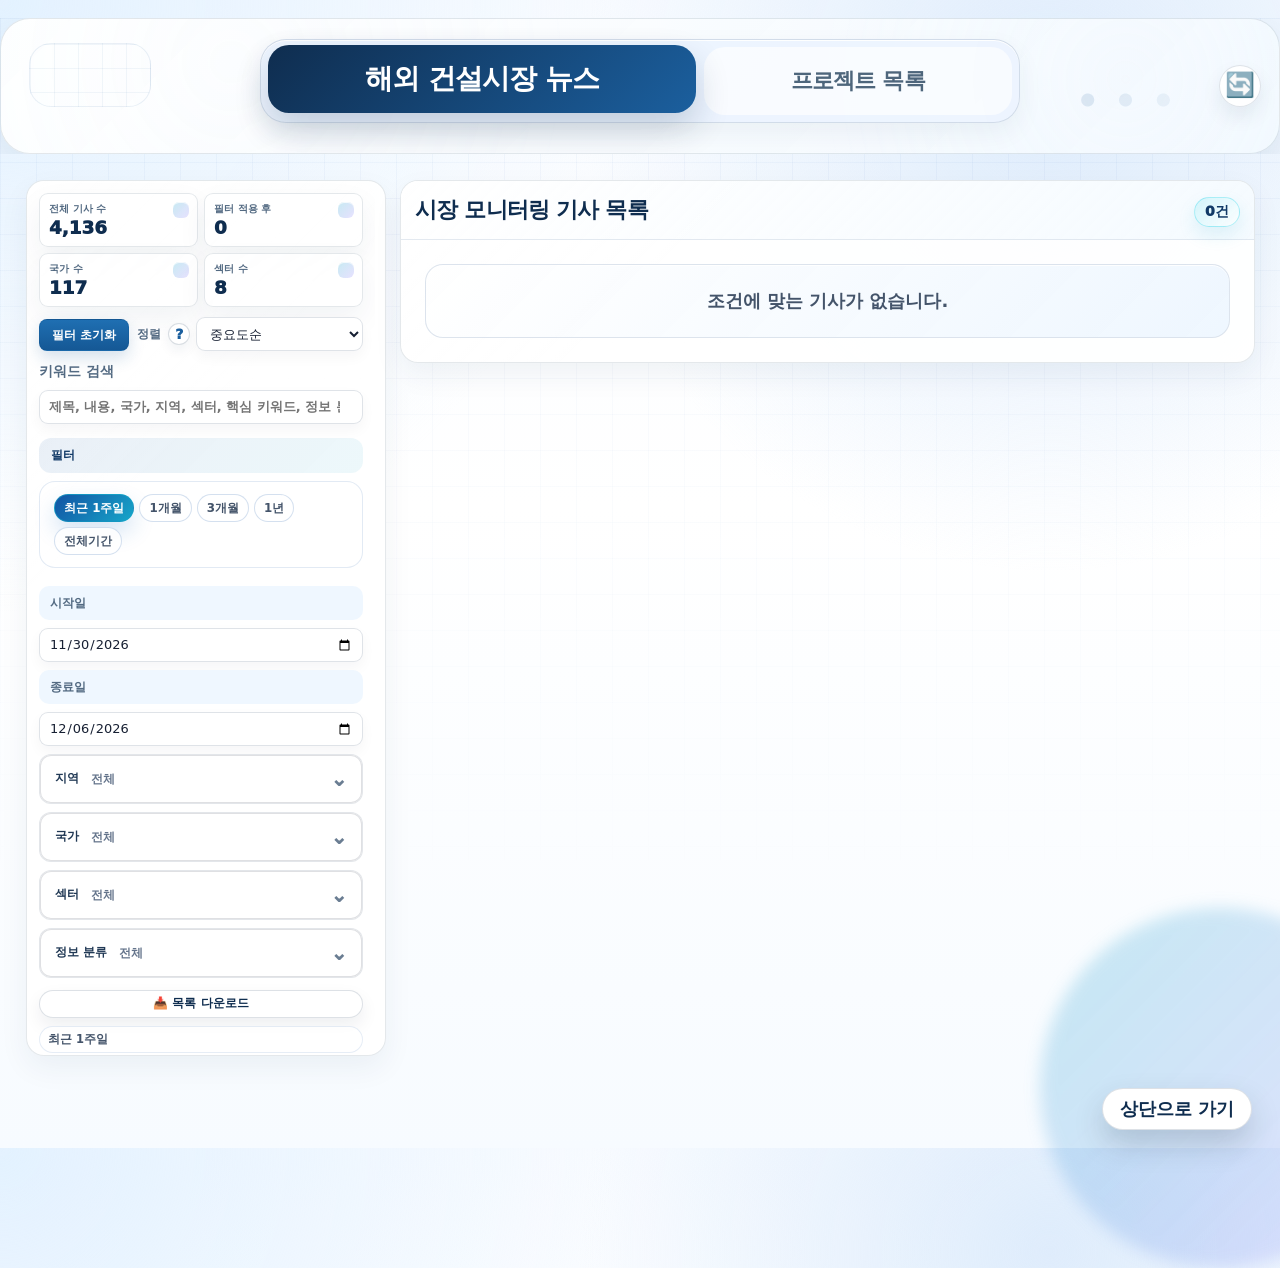
==== commit cd68ec1e: "Bump market core UI cache for KPI and filter order" ====
--- a/index.html
+++ b/index.html
@@ -205,7 +205,7 @@
       (() => {
         try {
           const versionKey = "marketFilterSchemaVersion";
-          const currentVersion = "20260624-ui-core-6";
+          const currentVersion = "20260624-ui-core-7";
           const saved = JSON.parse(localStorage.getItem("dashboardFilters") || "{}");
           saved.sort = saved.sort || "중요도:desc";
           saved.highPriorityOnly = false;
@@ -217,7 +217,7 @@
       })();
     </script>
     <script src="./app.js?v=20260623-restore-2"></script>
-    <script src="./monitor-core-ui.js?v=20260624-6"></script>
+    <script src="./monitor-core-ui.js?v=20260624-7"></script>
     <script src="./interest.js?v=20260623-clean-1"></script>
   </body>
 </html>
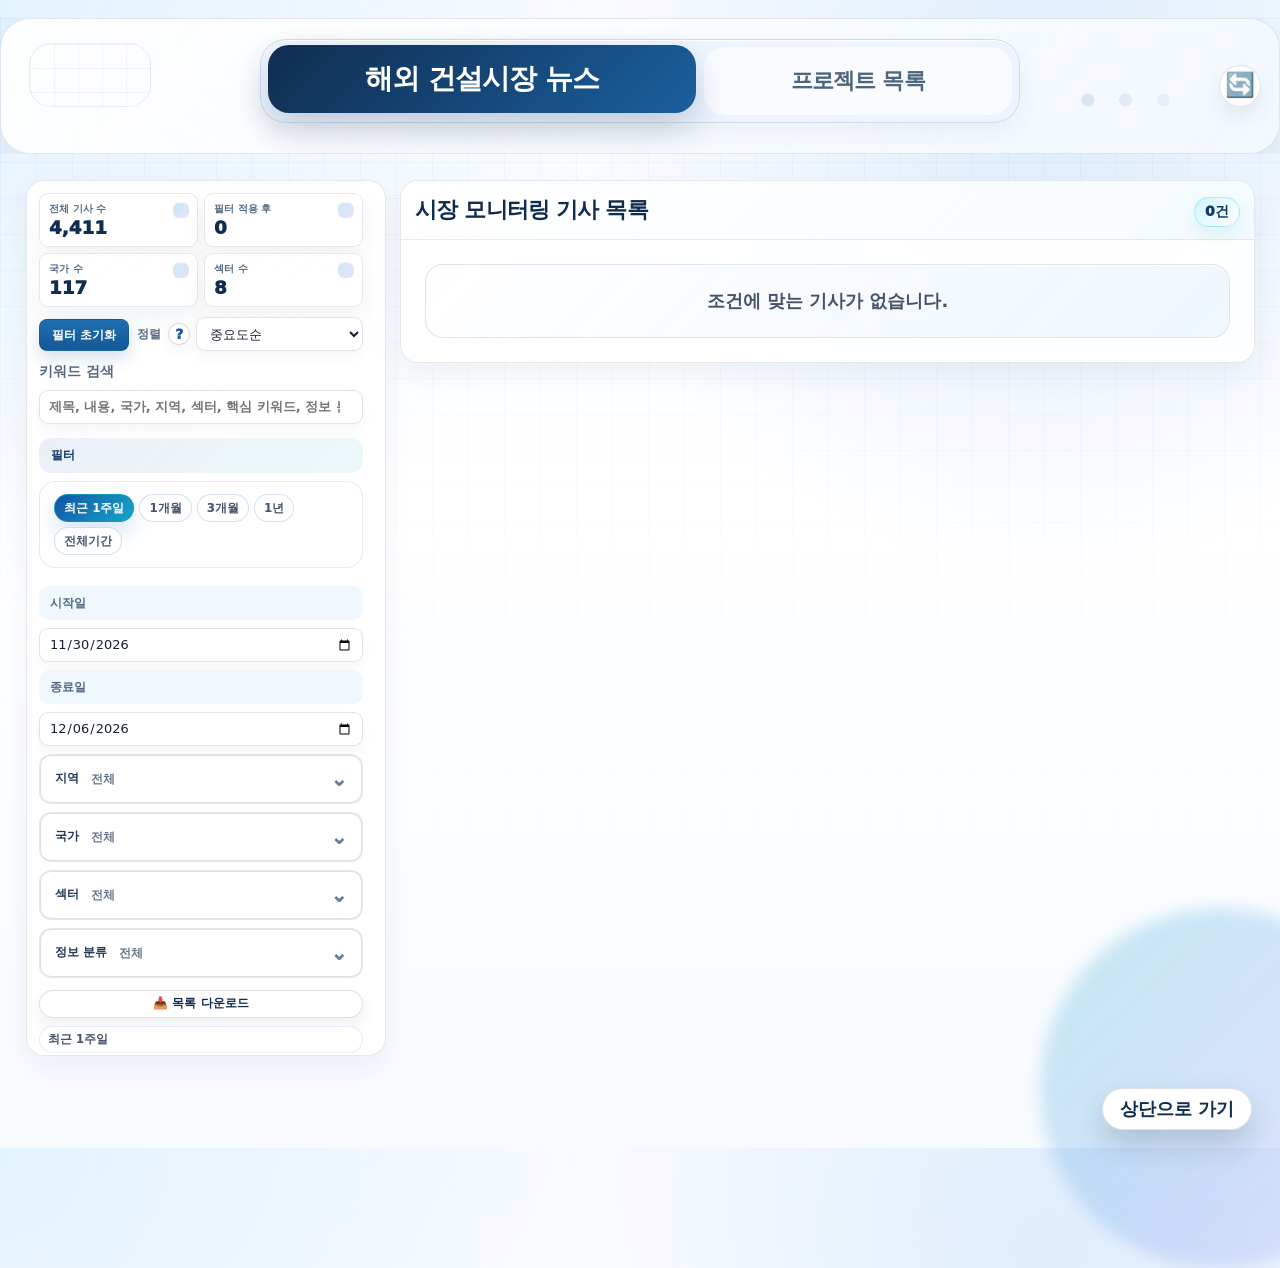
==== commit 7ab0742a: "Load market date sort fix" ====
--- a/index.html
+++ b/index.html
@@ -8,6 +8,7 @@
       name="description"
       content="국가별 인프라 시장뉴스와 프로젝트 흐름을 통합 조회하는 대시보드"
     />
+    <meta name="view-tracking-endpoint" content="https://icak-view-tracker.icak-mena-div.workers.dev/track" />
     <link rel="stylesheet" href="./styles.css" />
     <link rel="stylesheet" href="./monitor-ui.css" />
     <link rel="stylesheet" href="./large-text.css" />
@@ -205,7 +206,7 @@
       (() => {
         try {
           const versionKey = "marketFilterSchemaVersion";
-          const currentVersion = "20260624-ui-core-7";
+          const currentVersion = "20260625-date-sort-fix-1";
           const saved = JSON.parse(localStorage.getItem("dashboardFilters") || "{}");
           saved.sort = saved.sort || "중요도:desc";
           saved.highPriorityOnly = false;
@@ -217,7 +218,9 @@
       })();
     </script>
     <script src="./app.js?v=20260623-restore-2"></script>
+    <script src="./market-date-sort-fix.js?v=20260625-1"></script>
     <script src="./monitor-core-ui.js?v=20260624-7"></script>
     <script src="./interest.js?v=20260623-clean-1"></script>
+    <script src="./view-tracking.js?v=20260624-3"></script>
   </body>
 </html>
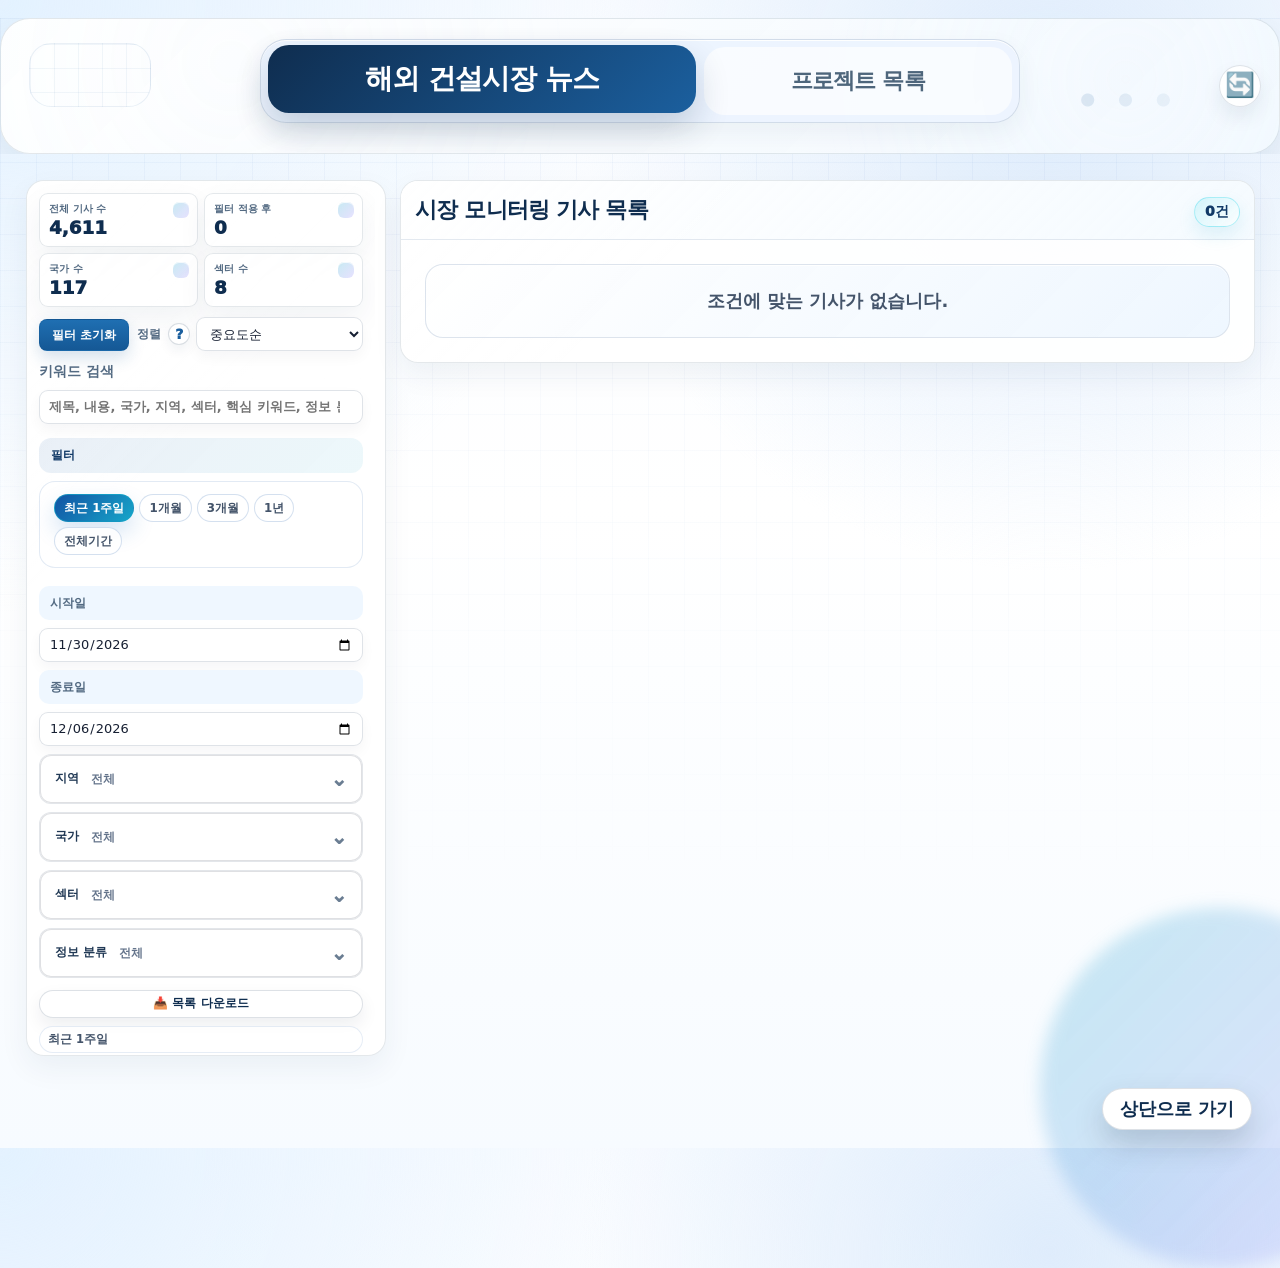
==== commit 5385d7bf: "Load weighted interest sort script" ====
--- a/index.html
+++ b/index.html
@@ -110,7 +110,7 @@
               <span
                 class="sort-help"
                 tabindex="0"
-                aria-label="관심도순은 스프레드시트 관심도 집계 열의 수치를 기준으로 정렬합니다. 중요도순은 국가·섹터별 최근 진출 실적 및 우리 기업 관심도 등을 종합해 AI가 판단합니다."
+                aria-label="관심도순은 하트 클릭수에 조회수의 5배 가중치를 부여하고, 동점이면 중요도순과 최신일자순으로 정렬합니다. 중요도순은 국가·섹터별 최근 진출 실적 및 우리 기업 관심도 등을 종합해 AI가 판단합니다."
               >?</span>
             </div>
             <select id="sortSelect">
@@ -219,8 +219,9 @@
     </script>
     <script src="./app.js?v=20260623-restore-2"></script>
     <script src="./market-date-sort-fix.js?v=20260625-1"></script>
+    <script src="./interest-sort.js?v=20260626-1"></script>
     <script src="./monitor-core-ui.js?v=20260624-7"></script>
     <script src="./interest.js?v=20260623-clean-1"></script>
     <script src="./view-tracking.js?v=20260624-3"></script>
   </body>
-</html>+</html>
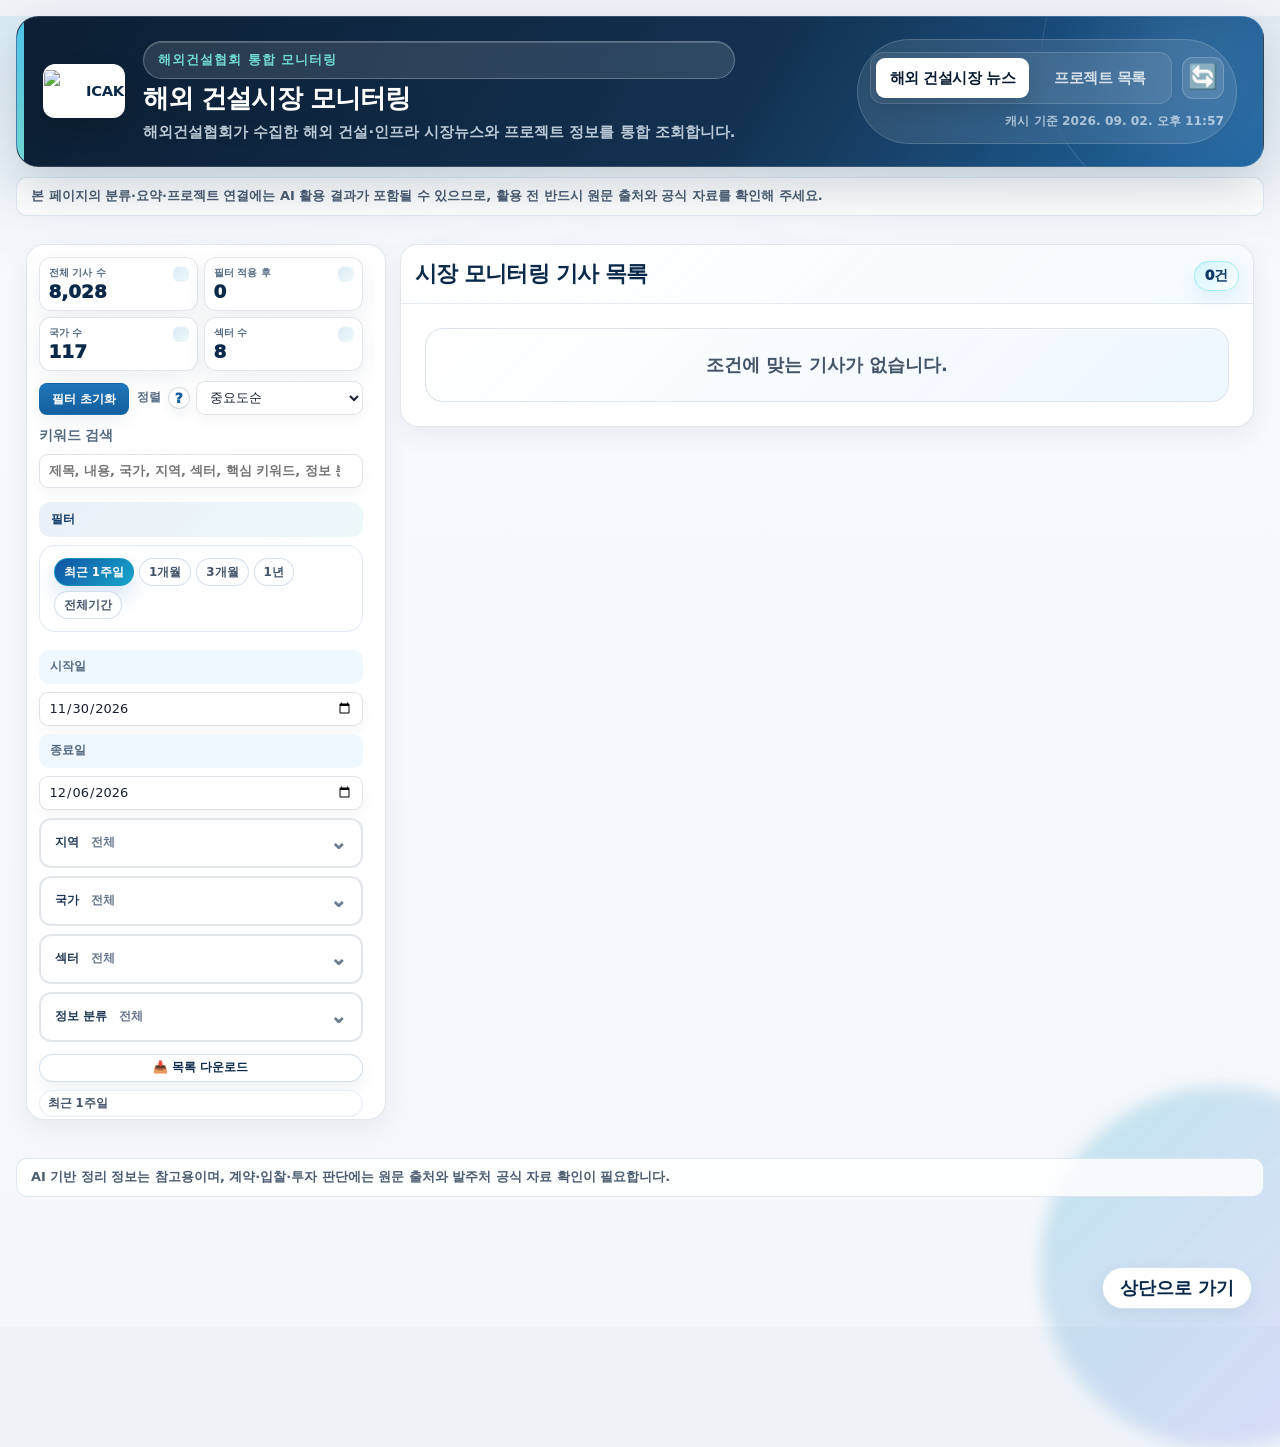
==== commit c84ccf35: "Integrate production page assets and refresh UI" ====
--- a/index.html
+++ b/index.html
@@ -3,24 +3,16 @@
   <head>
     <meta charset="utf-8" />
     <meta name="viewport" content="width=device-width, initial-scale=1" />
-    <title>해외 건설시장 뉴스 | 글로벌 인프라 뉴스 대시보드</title>
+    <title>해외 건설시장 모니터링 | 해외건설협회</title>
     <meta
       name="description"
       content="국가별 인프라 시장뉴스와 프로젝트 흐름을 통합 조회하는 대시보드"
     />
     <meta name="view-tracking-endpoint" content="https://icak-view-tracker.icak-mena-div.workers.dev/track" />
-    <link rel="stylesheet" href="./styles.css" />
-    <link rel="stylesheet" href="./monitor-ui.css" />
-    <link rel="stylesheet" href="./large-text.css" />
-    <link rel="stylesheet" href="./filter-tuning.css" />
-    <link rel="stylesheet" href="./brand-enhancements.css" />
-    <link rel="stylesheet" href="./high-priority-filter.css" />
-    <link rel="stylesheet" href="./interest.css" />
-    <link rel="stylesheet" href="./monitor-enhancements.css?v=20260615-4" />
-    <link rel="stylesheet" href="./filter-tooltip-fix.css?v=20260619-1" />
-    <link rel="stylesheet" href="./responsive-mobile-cards.css?v=20260619-1" />
+
+    <link rel="stylesheet" href="./assets/css/market.css?v=20260903-production-1" />
   </head>
-  <body>
+  <body class="production-ui page-market">
     <header class="site-header" id="top">
       <div class="brand-wrap">
         <a class="brand" href="https://www.icak.or.kr/" target="_blank" rel="noreferrer">
@@ -202,26 +194,6 @@
       <a hidden id="footerSheetLink" href="#" target="_blank" rel="noreferrer" aria-hidden="true" tabindex="-1"></a>
     </footer>
 
-    <script>
-      (() => {
-        try {
-          const versionKey = "marketFilterSchemaVersion";
-          const currentVersion = "20260625-date-sort-fix-1";
-          const saved = JSON.parse(localStorage.getItem("dashboardFilters") || "{}");
-          saved.sort = saved.sort || "중요도:desc";
-          saved.highPriorityOnly = false;
-          localStorage.setItem("dashboardFilters", JSON.stringify(saved));
-          localStorage.setItem(versionKey, currentVersion);
-        } catch (error) {
-          console.warn("Failed to migrate market filter defaults:", error);
-        }
-      })();
-    </script>
-    <script src="./app.js?v=20260623-restore-2"></script>
-    <script src="./market-date-sort-fix.js?v=20260625-1"></script>
-    <script src="./interest-sort.js?v=20260626-1"></script>
-    <script src="./monitor-core-ui.js?v=20260624-7"></script>
-    <script src="./interest.js?v=20260623-clean-1"></script>
-    <script src="./view-tracking.js?v=20260624-3"></script>
+    <script src="./assets/js/market.js?v=20260903-production-1"></script>
   </body>
 </html>
--- a/assets/css/market.css
+++ b/assets/css/market.css
@@ -0,0 +1,4938 @@
+/* =========================================================
+   source: styles.css
+   ========================================================= */
+
+:root {
+  --navy-950: #06152b;
+  --navy-900: #0a2342;
+  --navy-800: #123a67;
+  --blue-700: #1253a4;
+  --blue-600: #1769c2;
+  --blue-500: #2387ee;
+  --cyan-500: #16a6c9;
+  --cyan-400: #31d5e9;
+  --teal-400: #36d6b7;
+  --gold-400: #ffd166;
+  --violet-500: #7c5cff;
+  --rose-400: #ff6b8a;
+  --slate-950: #0f172a;
+  --slate-900: #172033;
+  --slate-700: #44546a;
+  --slate-500: #6d7b8f;
+  --slate-300: #c8d3e0;
+  --slate-200: #d9e1eb;
+  --slate-100: #edf2f7;
+  --slate-050: #f6f8fb;
+  --white: #ffffff;
+  --danger: #b42318;
+  --shadow-sm: 0 10px 24px rgba(7, 26, 51, 0.08);
+  --shadow: 0 22px 60px rgba(7, 26, 51, 0.14);
+  --shadow-strong: 0 30px 90px rgba(6, 21, 43, 0.22);
+  --radius: 18px;
+  --radius-sm: 12px;
+  --ring: 0 0 0 4px rgba(49, 213, 233, 0.24);
+}
+
+* {
+  box-sizing: border-box;
+}
+
+html {
+  font-size: 16px;
+  scroll-behavior: smooth;
+}
+
+body {
+  position: relative;
+  margin: 0;
+  min-width: 320px;
+  min-height: 100vh;
+  color: var(--slate-900);
+  background:
+    radial-gradient(circle at 12% 8%, rgba(49, 213, 233, 0.28), transparent 30rem),
+    radial-gradient(circle at 88% 0%, rgba(124, 92, 255, 0.22), transparent 28rem),
+    radial-gradient(circle at 70% 42%, rgba(255, 209, 102, 0.18), transparent 24rem),
+    linear-gradient(180deg, #f8fbff 0%, #edf5ff 42%, #f7f9fc 100%);
+  font-family:
+    "Pretendard", "Noto Sans KR", "Apple SD Gothic Neo", system-ui, -apple-system,
+    BlinkMacSystemFont, "Segoe UI", sans-serif;
+}
+
+body::before {
+  position: fixed;
+  inset: 0;
+  z-index: -2;
+  content: "";
+  background-image:
+    linear-gradient(rgba(18, 83, 164, 0.045) 1px, transparent 1px),
+    linear-gradient(90deg, rgba(18, 83, 164, 0.045) 1px, transparent 1px);
+  background-size: 36px 36px;
+  mask-image: linear-gradient(180deg, #000, transparent 78%);
+}
+
+body::after {
+  position: fixed;
+  right: -120px;
+  bottom: -120px;
+  z-index: -1;
+  width: 360px;
+  height: 360px;
+  content: "";
+  border-radius: 999px;
+  background: linear-gradient(135deg, rgba(22, 166, 201, 0.24), rgba(124, 92, 255, 0.16));
+  filter: blur(8px);
+}
+
+a {
+  color: inherit;
+}
+
+button,
+input,
+select {
+  font: inherit;
+}
+
+button,
+a,
+input,
+select {
+  -webkit-tap-highlight-color: transparent;
+}
+
+.site-header {
+  position: relative;
+  display: flex;
+  align-items: center;
+  justify-content: space-between;
+  gap: 28px;
+  padding: 34px clamp(18px, 4vw, 64px) 42px;
+  overflow: hidden;
+  color: var(--white);
+  background:
+    radial-gradient(circle at 8% 0%, rgba(49, 213, 233, 0.38), transparent 24rem),
+    radial-gradient(circle at 72% 20%, rgba(124, 92, 255, 0.30), transparent 28rem),
+    linear-gradient(135deg, rgba(6, 21, 43, 0.98), rgba(10, 35, 66, 0.96) 48%, rgba(18, 58, 103, 0.94));
+  box-shadow: var(--shadow-strong);
+}
+
+.site-header::before {
+  position: absolute;
+  inset: 0;
+  content: "";
+  background:
+    linear-gradient(120deg, transparent 0 42%, rgba(255, 255, 255, 0.12) 44%, transparent 49%),
+    repeating-linear-gradient(135deg, rgba(255, 255, 255, 0.055) 0 1px, transparent 1px 14px);
+  opacity: 0.9;
+  pointer-events: none;
+}
+
+.site-header::after {
+  position: absolute;
+  right: clamp(24px, 7vw, 110px);
+  bottom: -58px;
+  width: 190px;
+  height: 190px;
+  content: "";
+  border: 1px solid rgba(255, 255, 255, 0.24);
+  border-radius: 999px;
+  background: radial-gradient(circle, rgba(255, 255, 255, 0.16), transparent 62%);
+  pointer-events: none;
+}
+
+.brand-wrap,
+.header-actions {
+  position: relative;
+  z-index: 1;
+}
+
+.brand-wrap {
+  display: flex;
+  align-items: center;
+  gap: 22px;
+  min-width: 0;
+}
+
+.brand {
+  position: relative;
+  display: grid;
+  place-items: center;
+  flex: 0 0 auto;
+  width: 126px;
+  height: 54px;
+  overflow: hidden;
+  border: 1px solid rgba(255, 255, 255, 0.48);
+  border-radius: 16px;
+  background: rgba(255, 255, 255, 0.94);
+  box-shadow:
+    0 16px 36px rgba(0, 0, 0, 0.18),
+    inset 0 1px 0 rgba(255, 255, 255, 0.75);
+  text-decoration: none;
+}
+
+.brand::after {
+  position: absolute;
+  inset: -40% -60%;
+  content: "";
+  background: linear-gradient(110deg, transparent 35%, rgba(255, 255, 255, 0.95), transparent 62%);
+  transform: translateX(-55%);
+  opacity: 0.7;
+}
+
+.brand:hover::after {
+  transform: translateX(55%);
+  transition: transform 700ms ease;
+}
+
+.brand-logo {
+  max-width: 100px;
+  max-height: 32px;
+  object-fit: contain;
+}
+
+.brand-logo:not([src]),
+.brand-logo:is([src=""]) {
+  display: none;
+}
+
+.brand-logo:not([src]) + .brand-fallback,
+.brand-logo:is([src=""]) + .brand-fallback {
+  display: inline;
+}
+
+.brand-fallback {
+  display: none;
+  color: var(--navy-900);
+  font-weight: 900;
+  letter-spacing: -0.02em;
+}
+
+.eyebrow {
+  display: inline-flex;
+  align-items: center;
+  gap: 8px;
+  margin: 0 0 8px;
+  padding: 7px 12px;
+  color: #d9fbff;
+  border: 1px solid rgba(255, 255, 255, 0.26);
+  border-radius: 999px;
+  background: rgba(255, 255, 255, 0.12);
+  box-shadow: inset 0 1px 0 rgba(255, 255, 255, 0.18);
+  font-size: 0.74rem;
+  font-weight: 900;
+  letter-spacing: 0.08em;
+  text-transform: uppercase;
+  backdrop-filter: blur(12px);
+}
+
+.eyebrow::before {
+  width: 8px;
+  height: 8px;
+  content: "";
+  border-radius: 999px;
+  background: var(--gold-400);
+  box-shadow: 0 0 16px rgba(255, 209, 102, 0.9);
+}
+
+h1 {
+  margin: 0;
+  font-size: clamp(2rem, 4vw, 3.15rem);
+  font-weight: 950;
+  line-height: 1.06;
+  letter-spacing: -0.055em;
+  text-shadow: 0 12px 32px rgba(0, 0, 0, 0.22);
+}
+
+.subtitle {
+  margin: 10px 0 0;
+  color: rgba(255, 255, 255, 0.84);
+  font-size: clamp(0.96rem, 1.5vw, 1.1rem);
+  font-weight: 600;
+}
+
+.header-actions {
+  display: flex;
+  align-items: center;
+  gap: 14px;
+  flex: 0 0 auto;
+  padding: 12px;
+  border: 1px solid rgba(255, 255, 255, 0.16);
+  border-radius: 999px;
+  background: rgba(255, 255, 255, 0.10);
+  backdrop-filter: blur(14px);
+}
+
+.sync-status {
+  margin: 0;
+  color: rgba(255, 255, 255, 0.78);
+  font-size: 0.88rem;
+  font-weight: 700;
+  text-align: right;
+}
+
+.sheet-link,
+.site-footer a,
+.action-button {
+  display: inline-flex;
+  align-items: center;
+  justify-content: center;
+  min-height: 42px;
+  padding: 0 18px;
+  border: 0;
+  border-radius: 999px;
+  color: var(--white);
+  background:
+    linear-gradient(135deg, var(--cyan-500), var(--blue-600) 58%, var(--violet-500));
+  box-shadow: 0 12px 26px rgba(23, 105, 194, 0.28);
+  font-weight: 900;
+  text-decoration: none;
+  cursor: pointer;
+  transition:
+    box-shadow 180ms ease,
+    filter 180ms ease,
+    transform 180ms ease,
+    opacity 160ms ease;
+}
+
+.action-button {
+  width: 42px;
+  padding: 0;
+  font-size: 1.2rem;
+}
+
+.sheet-link:hover,
+.site-footer a:hover,
+.action-button:hover {
+  filter: saturate(1.12) brightness(1.05);
+  box-shadow: 0 16px 34px rgba(23, 105, 194, 0.36);
+  transform: translateY(-2px);
+}
+
+.action-button:disabled {
+  opacity: 0.6;
+  cursor: not-allowed;
+  transform: none;
+}
+
+.dashboard {
+  width: min(1480px, 100%);
+  margin: 0 auto;
+  padding: 30px clamp(16px, 4vw, 52px) 42px;
+}
+
+.control-panel,
+.results-section,
+.project-section {
+  position: relative;
+  border: 1px solid rgba(255, 255, 255, 0.72);
+  border-radius: var(--radius);
+  background: rgba(255, 255, 255, 0.84);
+  box-shadow: var(--shadow);
+  backdrop-filter: blur(18px);
+}
+
+.control-panel::before,
+.results-section::before,
+.project-section::before {
+  position: absolute;
+  inset: 0;
+  content: "";
+  border-radius: inherit;
+  background: linear-gradient(135deg, rgba(255, 255, 255, 0.72), transparent 34%);
+  pointer-events: none;
+}
+
+.control-panel > *,
+.results-section > *,
+.project-section > * {
+  position: relative;
+  z-index: 1;
+}
+
+.control-panel {
+  padding: 24px;
+  transform: translateY(-20px);
+}
+
+label {
+  display: block;
+  margin-bottom: 8px;
+  color: var(--slate-700);
+  font-size: 0.8rem;
+  font-weight: 900;
+  letter-spacing: -0.01em;
+}
+
+.search-field label {
+  color: var(--navy-800);
+  font-size: 0.9rem;
+}
+
+input,
+select {
+  width: 100%;
+  min-height: 46px;
+  padding: 0 14px;
+  border: 1px solid rgba(200, 211, 224, 0.92);
+  border-radius: var(--radius-sm);
+  color: var(--slate-900);
+  background:
+    linear-gradient(180deg, rgba(255, 255, 255, 0.98), rgba(248, 251, 255, 0.96));
+  box-shadow:
+    inset 0 1px 0 rgba(255, 255, 255, 0.88),
+    0 6px 14px rgba(7, 26, 51, 0.04);
+  outline: none;
+  transition:
+    background 140ms ease,
+    border-color 140ms ease,
+    box-shadow 140ms ease,
+    transform 140ms ease;
+}
+
+input:focus,
+select:focus {
+  border-color: var(--cyan-500);
+  box-shadow: var(--ring), 0 10px 22px rgba(22, 166, 201, 0.12);
+  transform: translateY(-1px);
+}
+
+.search-field input {
+  min-height: 58px;
+  padding-inline: 18px;
+  border-color: rgba(22, 166, 201, 0.38);
+  border-radius: 16px;
+  background:
+    linear-gradient(180deg, rgba(255, 255, 255, 0.99), rgba(242, 250, 255, 0.98));
+  font-size: 1.04rem;
+  font-weight: 700;
+}
+
+.field-grid {
+  display: grid;
+  grid-template-columns: repeat(6, minmax(0, 1fr));
+  gap: 14px;
+  margin-top: 18px;
+}
+
+.panel-actions {
+  display: flex;
+  align-items: center;
+  justify-content: space-between;
+  gap: 14px;
+  margin-top: 18px;
+}
+
+.action-buttons {
+  display: flex;
+  gap: 10px;
+}
+
+.panel-actions button,
+.back-to-top,
+.project-back-link {
+  min-height: 42px;
+  padding: 0 17px;
+  border: 1px solid rgba(18, 83, 164, 0.14);
+  border-radius: 999px;
+  color: var(--navy-900);
+  background:
+    linear-gradient(180deg, #ffffff, #edf6ff);
+  box-shadow: 0 8px 18px rgba(7, 26, 51, 0.07);
+  font-weight: 900;
+  cursor: pointer;
+  text-decoration: none;
+  transition:
+    border-color 160ms ease,
+    box-shadow 160ms ease,
+    transform 160ms ease;
+}
+
+.panel-actions button:hover:not(:disabled),
+.back-to-top:hover,
+.project-back-link:hover {
+  border-color: var(--cyan-500);
+  box-shadow: 0 12px 24px rgba(22, 166, 201, 0.18);
+  transform: translateY(-1px);
+}
+
+.panel-actions button:disabled {
+  opacity: 0.6;
+  cursor: not-allowed;
+}
+
+#activeFilterText {
+  display: inline-flex;
+  align-items: center;
+  min-height: 34px;
+  padding: 0 12px;
+  color: var(--slate-700);
+  border: 1px solid rgba(18, 83, 164, 0.10);
+  border-radius: 999px;
+  background: rgba(255, 255, 255, 0.72);
+  font-size: 0.88rem;
+  font-weight: 800;
+}
+
+.summary-grid {
+  display: grid;
+  grid-template-columns: repeat(5, minmax(0, 1fr));
+  gap: 14px;
+  margin: -2px 0 20px;
+}
+
+.summary-item {
+  position: relative;
+  min-height: 116px;
+  padding: 20px;
+  overflow: hidden;
+  border: 1px solid rgba(255, 255, 255, 0.70);
+  border-radius: var(--radius);
+  background:
+    radial-gradient(circle at 88% 18%, rgba(49, 213, 233, 0.22), transparent 5.5rem),
+    linear-gradient(135deg, rgba(255, 255, 255, 0.98), rgba(240, 248, 255, 0.9));
+  box-shadow: var(--shadow-sm);
+  transition:
+    box-shadow 180ms ease,
+    transform 180ms ease;
+}
+
+.summary-item::before {
+  position: absolute;
+  top: 18px;
+  right: 18px;
+  width: 38px;
+  height: 38px;
+  content: "";
+  border-radius: 14px;
+  background:
+    linear-gradient(135deg, rgba(22, 166, 201, 0.24), rgba(124, 92, 255, 0.18));
+  box-shadow: inset 0 1px 0 rgba(255, 255, 255, 0.75);
+}
+
+.summary-item::after {
+  position: absolute;
+  right: -42px;
+  bottom: -48px;
+  width: 110px;
+  height: 110px;
+  content: "";
+  border-radius: 999px;
+  background: rgba(255, 209, 102, 0.18);
+}
+
+.summary-item:hover {
+  box-shadow: 0 18px 42px rgba(7, 26, 51, 0.14);
+  transform: translateY(-3px);
+}
+
+.summary-item span,
+.summary-item strong {
+  position: relative;
+  z-index: 1;
+}
+
+.summary-item span {
+  display: block;
+  color: var(--slate-500);
+  font-size: 0.82rem;
+  font-weight: 900;
+}
+
+.summary-item strong {
+  display: block;
+  margin-top: 13px;
+  color: var(--navy-900);
+  font-size: clamp(1.65rem, 2.5vw, 2.45rem);
+  font-weight: 950;
+  line-height: 1;
+  letter-spacing: -0.055em;
+}
+
+.results-section {
+  overflow: hidden;
+}
+
+.section-head {
+  display: flex;
+  align-items: flex-end;
+  justify-content: space-between;
+  gap: 16px;
+  padding: 24px;
+  border-bottom: 1px solid rgba(217, 225, 235, 0.72);
+  background:
+    linear-gradient(135deg, rgba(255, 255, 255, 0.85), rgba(239, 248, 255, 0.62));
+}
+
+.section-head h2 {
+  margin: 0;
+  color: var(--navy-900);
+  font-size: 1.36rem;
+  font-weight: 950;
+  letter-spacing: -0.035em;
+}
+
+.section-head p {
+  margin: 7px 0 0;
+  color: var(--slate-500);
+  font-size: 0.92rem;
+  font-weight: 600;
+}
+
+.result-count {
+  display: inline-flex;
+  align-items: center;
+  min-height: 36px;
+  padding: 0 14px;
+  border: 1px solid rgba(49, 213, 233, 0.36);
+  border-radius: 999px;
+  color: var(--navy-800);
+  background:
+    linear-gradient(135deg, rgba(49, 213, 233, 0.18), rgba(255, 255, 255, 0.78));
+  box-shadow: 0 8px 18px rgba(22, 166, 201, 0.12);
+  font-weight: 950;
+  white-space: nowrap;
+}
+
+.state-box,
+.limit-notice {
+  margin: 24px;
+  padding: 22px;
+  border: 1px solid rgba(217, 225, 235, 0.88);
+  border-radius: var(--radius);
+  color: var(--slate-700);
+  background:
+    linear-gradient(135deg, rgba(255, 255, 255, 0.96), rgba(237, 246, 255, 0.92));
+  box-shadow: inset 0 1px 0 rgba(255, 255, 255, 0.88);
+  text-align: center;
+  font-weight: 800;
+}
+
+.limit-notice {
+  margin-top: 18px;
+  border-color: rgba(18, 83, 164, 0.14);
+  color: var(--navy-800);
+  background:
+    linear-gradient(135deg, rgba(255, 255, 255, 0.98), rgba(235, 248, 255, 0.94));
+}
+
+.state-box.is-error {
+  border-color: rgba(180, 35, 24, 0.24);
+  color: var(--danger);
+  background:
+    linear-gradient(135deg, rgba(255, 255, 255, 0.96), rgba(180, 35, 24, 0.07));
+}
+
+.table-wrap {
+  overflow-x: auto;
+}
+
+.table-wrap::-webkit-scrollbar {
+  height: 12px;
+}
+
+.table-wrap::-webkit-scrollbar-track {
+  background: #edf4fb;
+}
+
+.table-wrap::-webkit-scrollbar-thumb {
+  border: 3px solid #edf4fb;
+  border-radius: 999px;
+  background: linear-gradient(90deg, var(--cyan-500), var(--blue-600));
+}
+
+table {
+  width: 100%;
+  min-width: 1080px;
+  border-collapse: separate;
+  border-spacing: 0;
+}
+
+th,
+td {
+  padding: 15px 16px;
+  border-bottom: 1px solid rgba(217, 225, 235, 0.76);
+  vertical-align: top;
+  text-align: left;
+}
+
+th {
+  position: sticky;
+  top: 0;
+  z-index: 1;
+  color: var(--navy-900);
+  background:
+    linear-gradient(135deg, #e9f6ff, #d6effb);
+  box-shadow: 0 8px 18px rgba(7, 26, 51, 0.08);
+  font-size: 0.78rem;
+  font-weight: 950;
+  letter-spacing: -0.01em;
+  white-space: nowrap;
+}
+
+th:first-child {
+  border-top-left-radius: 0;
+}
+
+th:last-child {
+  border-top-right-radius: 0;
+}
+
+td {
+  color: var(--slate-900);
+  background: rgba(255, 255, 255, 0.72);
+  font-size: 0.92rem;
+}
+
+tbody tr {
+  transition:
+    background 140ms ease,
+    transform 140ms ease;
+}
+
+tbody tr:not(.detail-row):hover td {
+  background: rgba(236, 249, 255, 0.9);
+}
+
+.date-cell {
+  color: var(--navy-900);
+  font-weight: 950;
+  white-space: nowrap;
+}
+
+.pill {
+  display: inline-flex;
+  align-items: center;
+  max-width: 150px;
+  min-height: 30px;
+  padding: 0 10px;
+  overflow: hidden;
+  border: 1px solid rgba(23, 105, 194, 0.13);
+  border-radius: 999px;
+  color: var(--navy-800);
+  background:
+    linear-gradient(135deg, rgba(23, 105, 194, 0.10), rgba(49, 213, 233, 0.12));
+  box-shadow: inset 0 1px 0 rgba(255, 255, 255, 0.84);
+  font-size: 0.82rem;
+  font-weight: 900;
+  text-overflow: ellipsis;
+  white-space: nowrap;
+}
+
+.title-link {
+  color: var(--navy-900);
+  font-weight: 900;
+  line-height: 1.48;
+  text-decoration: none;
+  transition: color 140ms ease;
+}
+
+.title-link:hover {
+  color: var(--blue-600);
+  text-decoration: underline;
+  text-decoration-thickness: 2px;
+  text-underline-offset: 4px;
+}
+
+.detail-button {
+  min-width: 36px;
+  min-height: 36px;
+  border: 1px solid rgba(23, 105, 194, 0.16);
+  border-radius: 12px;
+  color: var(--navy-900);
+  background:
+    linear-gradient(180deg, #ffffff, #edf6ff);
+  box-shadow: 0 7px 16px rgba(7, 26, 51, 0.08);
+  font-weight: 950;
+  cursor: pointer;
+  transition:
+    border-color 160ms ease,
+    box-shadow 160ms ease,
+    color 160ms ease,
+    background 160ms ease,
+    transform 160ms ease;
+}
+
+.detail-button:hover {
+  border-color: var(--cyan-500);
+  box-shadow: 0 12px 24px rgba(22, 166, 201, 0.18);
+  transform: translateY(-1px);
+}
+
+.detail-button[aria-expanded="true"] {
+  color: var(--white);
+  border-color: transparent;
+  background:
+    linear-gradient(135deg, var(--blue-600), var(--violet-500));
+}
+
+.detail-row td {
+  padding: 0;
+  background:
+    linear-gradient(135deg, rgba(251, 253, 255, 0.98), rgba(235, 248, 255, 0.98));
+}
+
+.detail-panel {
+  display: grid;
+  grid-template-columns: 1fr 280px;
+  gap: 18px;
+  margin: 0;
+  padding: 22px 24px 24px;
+  border-left: 6px solid var(--cyan-500);
+  background:
+    radial-gradient(circle at 94% 12%, rgba(255, 209, 102, 0.18), transparent 8rem),
+    linear-gradient(135deg, rgba(255, 255, 255, 0.62), rgba(235, 248, 255, 0.62));
+}
+
+.detail-panel h3 {
+  margin: 0 0 9px;
+  color: var(--navy-900);
+  font-size: 1.05rem;
+  font-weight: 950;
+  letter-spacing: -0.025em;
+}
+
+.detail-panel p {
+  margin: 0;
+  color: var(--slate-700);
+  line-height: 1.7;
+  font-weight: 600;
+}
+
+.detail-meta {
+  display: grid;
+  gap: 10px;
+  align-content: start;
+  color: var(--slate-700);
+  font-size: 0.88rem;
+  font-weight: 700;
+}
+
+.detail-meta a {
+  color: var(--blue-600);
+  font-weight: 900;
+  word-break: break-all;
+}
+
+.project-callout {
+  display: flex;
+  align-items: center;
+  justify-content: space-between;
+  gap: 16px;
+  margin: 12px 0 16px;
+  padding: 14px 16px;
+  border: 1px solid rgba(18, 83, 164, 0.14);
+  border-radius: 12px;
+  background: rgba(255, 255, 255, 0.78);
+}
+
+.project-callout strong,
+.project-callout span,
+.project-callout small {
+  display: block;
+}
+
+.project-callout strong {
+  color: var(--slate-500);
+  font-size: 0.78rem;
+}
+
+.project-callout span {
+  margin-top: 5px;
+  color: var(--navy-900);
+  font-weight: 950;
+}
+
+.project-callout small {
+  margin-top: 4px;
+  color: var(--slate-500);
+  font-weight: 800;
+}
+
+.project-detail-link {
+  display: inline-flex;
+  align-items: center;
+  justify-content: center;
+  min-height: 38px;
+  padding: 0 14px;
+  border-radius: 999px;
+  color: var(--white);
+  background: linear-gradient(135deg, var(--blue-600), var(--cyan-500));
+  box-shadow: 0 10px 22px rgba(23, 105, 194, 0.18);
+  font-size: 0.84rem;
+  font-weight: 950;
+  text-decoration: none;
+  white-space: nowrap;
+}
+
+.project-section {
+  padding: 24px;
+  transform: translateY(-20px);
+}
+
+.project-toolbar {
+  display: flex;
+  justify-content: space-between;
+  gap: 16px;
+  align-items: center;
+  margin-bottom: 18px;
+}
+
+.project-title-block h2 {
+  margin: 0;
+  color: var(--navy-900);
+  font-size: 1.45rem;
+  font-weight: 950;
+}
+
+.project-title-block p {
+  margin: 8px 0 0;
+  color: var(--slate-500);
+  font-weight: 700;
+}
+
+.project-meta-grid {
+  display: grid;
+  grid-template-columns: repeat(4, minmax(0, 1fr));
+  gap: 12px;
+  margin: 18px 0;
+}
+
+.project-meta-card,
+.project-article-card {
+  border: 1px solid rgba(18, 83, 164, 0.12);
+  border-radius: 12px;
+  background: rgba(255, 255, 255, 0.76);
+  box-shadow: var(--shadow-sm);
+}
+
+.project-meta-card {
+  padding: 14px;
+}
+
+.project-meta-card span {
+  display: block;
+  color: var(--slate-500);
+  font-size: 0.78rem;
+  font-weight: 900;
+}
+
+.project-meta-card strong {
+  display: block;
+  margin-top: 7px;
+  color: var(--navy-900);
+  font-weight: 950;
+}
+
+.project-articles {
+  display: grid;
+  gap: 12px;
+  margin-top: 18px;
+}
+
+.project-article-card {
+  padding: 18px;
+}
+
+.project-article-card h3 {
+  margin: 0;
+  color: var(--navy-900);
+  font-size: 1rem;
+  font-weight: 950;
+}
+
+.project-article-card p {
+  margin: 10px 0 0;
+  color: var(--slate-700);
+  line-height: 1.68;
+  font-weight: 600;
+}
+
+.project-article-meta {
+  display: flex;
+  flex-wrap: wrap;
+  gap: 8px;
+  margin-top: 12px;
+}
+
+.project-article-meta span,
+.project-article-meta a {
+  display: inline-flex;
+  align-items: center;
+  min-height: 30px;
+  padding: 0 10px;
+  border-radius: 999px;
+  background: rgba(237, 246, 255, 0.92);
+  color: var(--slate-700);
+  font-size: 0.82rem;
+  font-weight: 800;
+  text-decoration: none;
+}
+
+.project-article-meta a {
+  color: var(--blue-600);
+}
+
+.site-footer {
+  display: flex;
+  align-items: center;
+  justify-content: space-between;
+  gap: 18px;
+  padding: 24px clamp(18px, 4vw, 56px) 34px;
+  color: var(--slate-500);
+  font-size: 0.9rem;
+  font-weight: 700;
+}
+
+.site-footer a {
+  min-height: 38px;
+  color: var(--white);
+}
+
+[hidden] {
+  display: none !important;
+}
+
+@media (max-width: 1120px) {
+  .field-grid {
+    grid-template-columns: repeat(3, minmax(0, 1fr));
+  }
+
+  .summary-grid,
+  .project-meta-grid {
+    grid-template-columns: repeat(3, minmax(0, 1fr));
+  }
+}
+
+@media (max-width: 760px) {
+  .site-header,
+  .header-actions,
+  .brand-wrap,
+  .panel-actions,
+  .section-head,
+  .site-footer,
+  .project-toolbar,
+  .project-callout {
+    align-items: stretch;
+    flex-direction: column;
+  }
+
+  .site-header {
+    padding: 26px 18px 34px;
+  }
+
+  .brand-wrap {
+    gap: 16px;
+  }
+
+  .brand {
+    width: 112px;
+  }
+
+  h1 {
+    font-size: clamp(1.85rem, 10vw, 2.55rem);
+  }
+
+  .header-actions {
+    border-radius: var(--radius);
+  }
+
+  .sync-status {
+    text-align: left;
+  }
+
+  .dashboard {
+    padding-inline: 14px;
+  }
+
+  .control-panel,
+  .project-section {
+    padding: 16px;
+    transform: translateY(-18px);
+  }
+
+  .field-grid,
+  .summary-grid,
+  .project-meta-grid {
+    grid-template-columns: 1fr;
+  }
+
+  .summary-item {
+    min-height: 92px;
+  }
+
+  .detail-panel {
+    grid-template-columns: 1fr;
+  }
+
+  .action-buttons {
+    flex-direction: column;
+    width: 100%;
+  }
+
+  .action-buttons button,
+  .panel-actions button,
+  .back-to-top,
+  .project-detail-link,
+  .project-back-link {
+    width: 100%;
+  }
+
+  th,
+  td {
+    padding-inline: 12px;
+  }
+}
+
+
+/* =========================================================
+   source: monitor-ui.css
+   ========================================================= */
+
+.page-nav {
+  display: inline-flex;
+  align-items: center;
+  gap: 8px;
+  padding: 6px;
+  border: 1px solid rgba(255, 255, 255, 0.22);
+  border-radius: 18px;
+  background: rgba(255, 255, 255, 0.13);
+  box-shadow: 0 12px 24px rgba(7, 26, 51, 0.12);
+}
+
+.page-nav a {
+  display: inline-flex;
+  align-items: center;
+  justify-content: center;
+  min-height: 44px;
+  min-width: 152px;
+  padding: 0 18px;
+  border-radius: 13px;
+  color: rgba(255, 255, 255, 0.9);
+  font-size: 0.92rem;
+  font-weight: 950;
+  text-decoration: none;
+  white-space: nowrap;
+}
+
+.page-nav a:hover,
+.page-nav a.is-active {
+  color: #0a2342;
+  background: rgba(255, 255, 255, 0.96);
+  box-shadow: 0 8px 18px rgba(7, 26, 51, 0.14);
+}
+
+.field-label {
+  display: block;
+  margin-bottom: 5px;
+  color: var(--muted);
+  font-size: 0.74rem;
+  font-weight: 850;
+}
+
+.field-wide {
+  min-width: 0;
+}
+
+.field-toggle {
+  display: grid;
+  gap: 6px;
+  min-width: 220px;
+}
+
+.checkbox-filter {
+  display: flex;
+  align-items: flex-start;
+  flex-wrap: wrap;
+  gap: 5px;
+  min-height: 36px;
+  max-height: none;
+  overflow: visible;
+  padding: 7px;
+  border: 1px solid rgba(42, 65, 97, 0.16);
+  border-radius: 9px;
+  background: #f8fbff;
+}
+
+.check-chip,
+.cost-toggle {
+  position: relative;
+  display: inline-flex;
+  cursor: pointer;
+  user-select: none;
+}
+
+.check-chip input,
+.cost-toggle input {
+  position: absolute;
+  inset: 0;
+  width: 100%;
+  height: 100%;
+  margin: 0;
+  opacity: 0;
+  cursor: pointer;
+}
+
+.check-chip span,
+.cost-toggle span {
+  display: inline-flex;
+  align-items: center;
+  justify-content: center;
+  min-height: 28px;
+  padding: 0 9px;
+  border: 1px solid rgba(42, 65, 97, 0.18);
+  border-radius: 999px;
+  color: #243a57;
+  background: #ffffff;
+  font-size: 0.76rem;
+  font-weight: 800;
+  line-height: 1.15;
+  white-space: nowrap;
+  transition: background 160ms ease, border-color 160ms ease, color 160ms ease, box-shadow 160ms ease;
+}
+
+.cost-toggle span {
+  width: 100%;
+  min-height: 34px;
+  padding: 0 11px;
+}
+
+.check-chip:hover span,
+.cost-toggle:hover span {
+  border-color: rgba(19, 92, 155, 0.36);
+  box-shadow: 0 4px 10px rgba(22, 46, 78, 0.07);
+}
+
+.check-chip input:checked + span,
+.cost-toggle input:checked + span {
+  color: #ffffff;
+  border-color: transparent;
+  background: #135c9b;
+  box-shadow: 0 6px 14px rgba(19, 92, 155, 0.16);
+}
+
+.check-chip input:focus-visible + span,
+.cost-toggle input:focus-visible + span {
+  outline: 3px solid rgba(67, 156, 231, 0.35);
+  outline-offset: 2px;
+}
+
+.checkbox-empty {
+  display: inline-flex;
+  align-items: center;
+  min-height: 28px;
+  color: var(--muted);
+  font-size: 0.76rem;
+  font-weight: 750;
+}
+
+.info-pill {
+  max-width: 150px;
+  color: #0a2342;
+  background: linear-gradient(135deg, rgba(255, 255, 255, 0.92), rgba(217, 241, 252, 0.92));
+}
+
+.stage-pill {
+  max-width: 120px;
+}
+
+.project-list-table {
+  width: 100%;
+  min-width: 0;
+  table-layout: fixed;
+}
+
+.project-list-table th:nth-child(1),
+.project-list-table td:nth-child(1) {
+  width: 22%;
+}
+
+.project-list-table th:nth-child(2),
+.project-list-table td:nth-child(2) {
+  width: 7%;
+}
+
+.project-list-table th:nth-child(3),
+.project-list-table td:nth-child(3) {
+  width: 8%;
+}
+
+.project-list-table th:nth-child(4),
+.project-list-table td:nth-child(4) {
+  width: 9%;
+}
+
+.project-list-table th:nth-child(5),
+.project-list-table td:nth-child(5) {
+  width: 14%;
+}
+
+.project-list-table th:nth-child(6),
+.project-list-table td:nth-child(6) {
+  width: 11%;
+}
+
+.project-list-table th:nth-child(7),
+.project-list-table td:nth-child(7) {
+  width: 9%;
+}
+
+.project-list-table th:nth-child(8),
+.project-list-table td:nth-child(8) {
+  width: 10%;
+}
+
+.project-list-table th:nth-child(9),
+.project-list-table td:nth-child(9) {
+  width: 10%;
+}
+
+.field-grid-market {
+  grid-template-columns: repeat(4, minmax(0, 1fr));
+}
+
+.field-grid-projects {
+  grid-template-columns: repeat(4, minmax(0, 1fr));
+}
+
+.market-dashboard,
+body:has(#projectBody) .dashboard {
+  display: grid;
+  width: min(1680px, 100%);
+  grid-template-columns: minmax(300px, 360px) minmax(0, 1fr);
+  align-items: start;
+  gap: 14px;
+  padding: 20px clamp(12px, 2vw, 28px) 34px;
+}
+
+.market-filter-panel,
+body:has(#projectBody) .control-panel {
+  position: sticky;
+  top: 12px;
+  grid-row: 1 / span 2;
+  align-self: start;
+  height: auto;
+  margin: 0;
+  padding: 14px;
+  transform: none;
+}
+
+.market-dashboard .search-field input,
+body:has(#projectBody) .search-field input {
+  min-height: 42px;
+  padding-inline: 12px;
+  border-radius: 11px;
+  font-size: 0.86rem;
+}
+
+.market-dashboard .field-grid-market,
+body:has(#projectBody) .field-grid-projects {
+  grid-template-columns: 1fr;
+  gap: 8px;
+  margin-top: 12px;
+}
+
+.market-dashboard .field-grid-market > .field-wide,
+.market-dashboard .field-grid-market > .field-compact,
+body:has(#projectBody) .field-grid-projects > .field-wide,
+body:has(#projectBody) .field-grid-projects > .field-compact {
+  min-width: 0;
+}
+
+.market-dashboard .panel-actions,
+body:has(#projectBody) .panel-actions {
+  align-items: stretch;
+  flex-direction: column;
+  gap: 8px;
+  margin-top: 12px;
+}
+
+.market-dashboard .action-buttons,
+body:has(#projectBody) .action-buttons {
+  display: grid;
+  grid-template-columns: repeat(2, minmax(0, 1fr));
+  gap: 7px;
+}
+
+.market-dashboard .action-buttons .secondary-button,
+.market-dashboard .action-buttons .primary-button,
+body:has(#projectBody) .action-buttons .secondary-button,
+body:has(#projectBody) .action-buttons .primary-button {
+  width: 100%;
+  min-height: 34px;
+  padding: 0 10px;
+}
+
+.market-dashboard #activeFilterText,
+body:has(#projectBody) #activeFilterText {
+  width: 100%;
+  max-width: none;
+  min-height: 30px;
+  padding: 6px 9px;
+  white-space: normal;
+  font-size: 0.74rem;
+  line-height: 1.35;
+}
+
+.market-dashboard .summary-grid,
+body:has(#projectBody) .summary-grid {
+  grid-column: 2;
+  grid-row: 1;
+  grid-template-columns: repeat(5, minmax(0, 1fr));
+  gap: 8px;
+  margin: 0 0 10px;
+}
+
+.market-dashboard .summary-item,
+body:has(#projectBody) .summary-item {
+  min-height: 58px;
+  padding: 9px 11px;
+  border-radius: 10px;
+}
+
+.market-dashboard .summary-item::before,
+body:has(#projectBody) .summary-item::before {
+  top: 9px;
+  right: 9px;
+  width: 20px;
+  height: 20px;
+  border-radius: 8px;
+}
+
+.market-dashboard .summary-item::after,
+body:has(#projectBody) .summary-item::after {
+  display: none;
+}
+
+.market-dashboard .summary-item span,
+body:has(#projectBody) .summary-item span {
+  max-width: calc(100% - 28px);
+  font-size: 0.68rem;
+  line-height: 1.2;
+}
+
+.market-dashboard .summary-item strong,
+body:has(#projectBody) .summary-item strong {
+  margin-top: 6px;
+  font-size: clamp(1.05rem, 1.4vw, 1.4rem);
+  letter-spacing: 0;
+}
+
+.market-results-section,
+body:has(#projectBody) .results-section {
+  grid-column: 2;
+  grid-row: 2;
+  align-self: start;
+  height: auto;
+  min-width: 0;
+  min-height: 0;
+  margin: 0;
+}
+
+.market-dashboard .section-head,
+body:has(#projectBody) .section-head {
+  padding: 12px 14px;
+}
+
+.market-dashboard .section-head h2,
+body:has(#projectBody) .section-head h2 {
+  font-size: 1.04rem;
+}
+
+.market-dashboard .section-head p,
+body:has(#projectBody) .section-head p {
+  margin-top: 4px;
+  font-size: 0.76rem;
+}
+
+.market-dashboard .result-count,
+body:has(#projectBody) .result-count {
+  min-height: 30px;
+  padding: 0 10px;
+  font-size: 0.78rem;
+}
+
+.market-dashboard th,
+.market-dashboard td,
+body:has(#projectBody) th,
+body:has(#projectBody) td {
+  padding: 6px 7px;
+  font-size: 0.76rem;
+  line-height: 1.28;
+  vertical-align: middle;
+}
+
+body:has(#projectBody) th,
+body:has(#projectBody) td {
+  padding-inline: 5px;
+  font-size: 0.72rem;
+}
+
+.market-dashboard th,
+body:has(#projectBody) th {
+  font-size: 0.68rem;
+}
+
+.market-dashboard .pill,
+body:has(#projectBody) .pill {
+  max-width: 100%;
+  min-height: 24px;
+  padding: 0 7px;
+  font-size: 0.7rem;
+}
+
+.market-dashboard .title-link,
+body:has(#projectBody) .title-link {
+  font-size: 0.82rem;
+  line-height: 1.34;
+}
+
+body:has(#projectBody) .title-link {
+  font-size: 0.76rem;
+}
+
+.market-dashboard .date-cell,
+body:has(#projectBody) .date-cell {
+  font-size: 0.72rem;
+}
+
+.market-table {
+  min-width: 1120px;
+  table-layout: fixed;
+}
+
+.market-table th:nth-child(1),
+.market-table td:nth-child(1) {
+  width: 39%;
+}
+
+.market-table th:nth-child(2),
+.market-table td:nth-child(2) {
+  width: 15%;
+}
+
+.market-table th:nth-child(3),
+.market-table td:nth-child(3) {
+  width: 9%;
+}
+
+.market-table th:nth-child(4),
+.market-table td:nth-child(4) {
+  width: 10%;
+}
+
+.market-table th:nth-child(5),
+.market-table td:nth-child(5) {
+  width: 13%;
+}
+
+.market-table th:nth-child(6),
+.market-table td:nth-child(6) {
+  width: 94px;
+}
+
+.market-table th:nth-child(7),
+.market-table td:nth-child(7) {
+  width: 68px;
+  padding-inline: 7px;
+  text-align: center;
+}
+
+.market-table .detail-button {
+  display: inline-flex;
+  align-items: center;
+  justify-content: center;
+  width: 30px;
+  min-width: 30px;
+  height: 30px;
+  min-height: 30px;
+  padding: 0;
+  border-radius: 9px;
+}
+
+.market-title-cell .title-link {
+  color: #10243d;
+  font-size: 0.82rem;
+  font-weight: 950;
+  line-height: 1.34;
+}
+
+.market-title-cell .title-link:hover {
+  color: #135c9b;
+}
+
+.keyword-pill {
+  display: inline-flex;
+  max-width: 100%;
+  padding: 4px 7px;
+  border: 1px solid rgba(19, 92, 155, 0.18);
+  border-radius: 8px;
+  color: #123a5c;
+  background: #eef7fc;
+  font-size: 0.72rem;
+  font-weight: 850;
+  line-height: 1.25;
+  white-space: normal;
+}
+
+.country-name {
+  display: block;
+  color: #1f3552;
+  font-weight: 850;
+}
+
+.market-region {
+  display: block;
+  margin-top: 2px;
+  color: var(--muted);
+  font-size: 0.66rem;
+  font-weight: 800;
+  line-height: 1.15;
+}
+
+.project-callout {
+  flex-wrap: wrap;
+}
+
+.project-callout > div {
+  min-width: 0;
+}
+
+.project-detail-link {
+  min-width: max-content;
+  text-align: center;
+}
+
+@media (max-width: 1260px) {
+  .field-grid-projects {
+    grid-template-columns: repeat(2, minmax(0, 1fr));
+  }
+}
+
+@media (max-width: 1160px) {
+  .market-dashboard,
+  body:has(#projectBody) .dashboard {
+    display: block;
+    width: min(1480px, 100%);
+    padding: 30px clamp(16px, 4vw, 52px) 42px;
+  }
+
+  .market-filter-panel,
+  body:has(#projectBody) .control-panel {
+    position: relative;
+    top: auto;
+    margin-bottom: 16px;
+    transform: translateY(-18px);
+  }
+
+  .market-dashboard .field-grid-market,
+  body:has(#projectBody) .field-grid-projects {
+    grid-template-columns: repeat(2, minmax(0, 1fr));
+  }
+
+  .market-dashboard .summary-grid,
+  .market-results-section,
+  body:has(#projectBody) .summary-grid,
+  body:has(#projectBody) .results-section {
+    margin-left: 0;
+  }
+
+  .market-dashboard .summary-grid,
+  body:has(#projectBody) .summary-grid {
+    grid-template-columns: repeat(2, minmax(0, 1fr));
+  }
+}
+
+@media (max-width: 920px) {
+  .page-nav {
+    width: 100%;
+  }
+
+  .page-nav a {
+    flex: 1 1 0;
+    min-width: 0;
+  }
+}
+
+@media (max-width: 760px) {
+  .field-grid-projects,
+  .market-dashboard .field-grid-market,
+  body:has(#projectBody) .field-grid-projects {
+    grid-template-columns: 1fr;
+  }
+
+  .page-nav {
+    align-items: stretch;
+    flex-direction: column;
+    border-radius: 18px;
+  }
+
+  .page-nav a {
+    min-height: 50px;
+  }
+
+  .checkbox-filter {
+    max-height: none;
+  }
+
+  .market-dashboard .action-buttons,
+  body:has(#projectBody) .action-buttons {
+    grid-template-columns: 1fr;
+  }
+
+  .market-dashboard .summary-grid,
+  body:has(#projectBody) .summary-grid {
+    grid-template-columns: 1fr;
+  }
+
+  .project-detail-link {
+    width: 100%;
+    min-width: 0;
+  }
+
+  .check-chip span,
+  .cost-toggle span {
+    min-height: 40px;
+    padding: 0 14px;
+  }
+}
+
+.ai-notice {
+  width: min(1680px, calc(100% - 24px));
+  margin: 8px auto 0;
+  color: #526276;
+  font-size: 0.72rem;
+  font-weight: 750;
+  line-height: 1.35;
+  text-align: center;
+}
+
+.bottom-notice {
+  margin-top: 2px;
+  margin-bottom: 0;
+}
+
+.brand {
+  width: 150px;
+  height: 64px;
+  border-radius: 14px;
+}
+
+.brand-logo {
+  max-width: 124px;
+  max-height: 42px;
+}
+
+.footer-brand {
+  display: inline-flex;
+  align-items: center;
+  gap: 10px;
+  min-width: 0;
+}
+
+.footer-brand img {
+  width: 86px;
+  max-height: 32px;
+  object-fit: contain;
+  padding: 4px 8px;
+  border: 1px solid rgba(18, 83, 164, 0.12);
+  border-radius: 8px;
+  background: #ffffff;
+}
+
+.market-filter-panel,
+body:has(#projectBody) .control-panel {
+  max-height: calc(100vh - 24px);
+  overflow-y: auto;
+  overscroll-behavior: contain;
+  scrollbar-gutter: stable;
+}
+
+.market-filter-panel::-webkit-scrollbar,
+body:has(#projectBody) .control-panel::-webkit-scrollbar {
+  width: 10px;
+}
+
+.market-filter-panel::-webkit-scrollbar-track,
+body:has(#projectBody) .control-panel::-webkit-scrollbar-track {
+  background: rgba(237, 244, 251, 0.86);
+  border-radius: 999px;
+}
+
+.market-filter-panel::-webkit-scrollbar-thumb,
+body:has(#projectBody) .control-panel::-webkit-scrollbar-thumb {
+  border: 2px solid rgba(237, 244, 251, 0.86);
+  border-radius: 999px;
+  background: #9eb6ce;
+}
+
+.filter-collapse {
+  border: 1px solid rgba(42, 65, 97, 0.13);
+  border-radius: 10px;
+  background: rgba(255, 255, 255, 0.66);
+}
+
+.filter-collapse summary {
+  display: flex;
+  align-items: center;
+  justify-content: space-between;
+  gap: 8px;
+  min-height: 34px;
+  padding: 0 10px;
+  color: #213955;
+  cursor: pointer;
+  list-style: none;
+}
+
+.filter-collapse summary::-webkit-details-marker {
+  display: none;
+}
+
+.filter-collapse summary::after {
+  content: "⌄";
+  color: #6a7d92;
+  font-size: 0.78rem;
+  font-weight: 950;
+  transition: transform 160ms ease;
+}
+
+.filter-collapse[open] summary::after {
+  transform: rotate(180deg);
+}
+
+.filter-title {
+  flex: 0 0 auto;
+  font-size: 0.76rem;
+  font-weight: 950;
+}
+
+.filter-summary {
+  flex: 1 1 auto;
+  overflow: hidden;
+  color: #758398;
+  font-size: 0.7rem;
+  font-weight: 850;
+  text-align: right;
+  text-overflow: ellipsis;
+  white-space: nowrap;
+}
+
+.filter-summary.has-active-filter,
+.filter-collapse.has-active-filter .filter-title {
+  color: #135c9b;
+}
+
+.filter-collapse .checkbox-filter {
+  margin: 0 7px 7px;
+}
+
+body:has(#projectBody) .field-toggle {
+  order: -2;
+  padding: 9px;
+  border: 1px solid rgba(42, 65, 97, 0.13);
+  border-radius: 10px;
+  background: rgba(248, 251, 255, 0.9);
+}
+
+.cell-clamp {
+  display: -webkit-box;
+  max-height: 2.7em;
+  overflow: hidden;
+  -webkit-box-orient: vertical;
+  -webkit-line-clamp: 2;
+  line-height: 1.34;
+  word-break: keep-all;
+}
+
+.clamp-1,
+.project-list-table td:nth-child(9) .cell-clamp {
+  max-height: 1.4em;
+  -webkit-line-clamp: 1;
+}
+
+.project-list-table tbody tr,
+.market-table tbody tr:not(.detail-row) {
+  height: auto;
+}
+
+.project-list-table th,
+.project-list-table td,
+.market-table th,
+.market-table td {
+  vertical-align: middle;
+}
+
+.project-list-table .pill,
+.market-table .pill,
+.market-table .keyword-pill {
+  max-width: 100%;
+}
+
+body:has(#projectBody) .table-wrap {
+  overflow-x: visible;
+}
+
+body:has(#projectBody) .cell-clamp,
+.project-list-table .pill,
+.project-list-table .date-cell,
+.project-list-table .title-link {
+  word-break: keep-all;
+  overflow-wrap: anywhere;
+}
+
+body:has(#projectBody) .results-section,
+.market-results-section {
+  align-self: start;
+}
+
+@media (max-width: 1160px) {
+  .market-filter-panel,
+  body:has(#projectBody) .control-panel {
+    max-height: none;
+    overflow: visible;
+  }
+}
+
+@media (max-width: 760px) {
+  .brand {
+    width: 128px;
+    height: 56px;
+  }
+
+  .brand-logo {
+    max-width: 106px;
+    max-height: 36px;
+  }
+
+  .ai-notice {
+    width: calc(100% - 28px);
+    font-size: 0.68rem;
+    text-align: left;
+  }
+}
+
+
+/* =========================================================
+   source: large-text.css
+   ========================================================= */
+
+html {
+  font-size: 18px;
+}
+
+body {
+  line-height: 1.55;
+}
+
+.site-header {
+  padding-top: 42px;
+  padding-bottom: 50px;
+}
+
+.brand {
+  width: 138px;
+  height: 60px;
+}
+
+.brand-logo {
+  max-width: 110px;
+  max-height: 36px;
+}
+
+.eyebrow {
+  font-size: 0.86rem;
+  padding: 8px 14px;
+}
+
+h1 {
+  font-size: clamp(2.35rem, 4.4vw, 3.65rem);
+}
+
+.subtitle {
+  font-size: clamp(1.12rem, 1.7vw, 1.32rem);
+}
+
+.sync-status {
+  font-size: 1rem;
+}
+
+.action-button {
+  width: 48px;
+  min-height: 48px;
+  font-size: 1.34rem;
+}
+
+.control-panel {
+  padding: 30px;
+}
+
+label,
+.summary-item span {
+  font-size: 0.96rem;
+}
+
+.search-field label {
+  font-size: 1.05rem;
+}
+
+input,
+select {
+  min-height: 54px;
+  padding-inline: 16px;
+  font-size: 1rem;
+}
+
+.search-field input {
+  min-height: 66px;
+  font-size: 1.16rem;
+}
+
+.panel-actions button {
+  min-height: 50px;
+  padding-inline: 22px;
+  font-size: 1rem;
+}
+
+#activeFilterText,
+.state-box,
+.site-footer {
+  font-size: 1rem;
+}
+
+.summary-item {
+  min-height: 132px;
+  padding: 24px;
+}
+
+.summary-item strong {
+  font-size: clamp(1.95rem, 2.8vw, 2.8rem);
+}
+
+.section-head {
+  padding: 28px;
+}
+
+.section-head h2 {
+  font-size: 1.62rem;
+}
+
+.section-head p {
+  font-size: 1.05rem;
+}
+
+.result-count {
+  min-height: 42px;
+  padding-inline: 18px;
+  font-size: 1.05rem;
+}
+
+th,
+td {
+  padding: 18px 18px;
+}
+
+th {
+  font-size: 0.94rem;
+}
+
+td {
+  font-size: 1.04rem;
+}
+
+.pill {
+  max-width: 170px;
+  min-height: 34px;
+  padding-inline: 12px;
+  font-size: 0.94rem;
+}
+
+.title-link {
+  font-size: 1.06rem;
+  line-height: 1.55;
+}
+
+.detail-button {
+  min-width: 42px;
+  min-height: 42px;
+  font-size: 1.08rem;
+}
+
+.detail-panel {
+  grid-template-columns: 1fr 320px;
+  padding: 26px 28px 28px;
+}
+
+.detail-panel h3 {
+  font-size: 1.22rem;
+}
+
+.detail-panel p,
+.detail-meta {
+  font-size: 1.02rem;
+}
+
+.header-actions {
+  width: min(760px, 100%);
+  align-items: stretch;
+  margin-inline: auto;
+}
+
+.page-nav {
+  display: grid;
+  width: 100%;
+  grid-template-columns: repeat(2, minmax(0, 1fr));
+  gap: 12px;
+  padding: 8px;
+  border-radius: 18px;
+  background: rgba(255, 255, 255, 0.2);
+}
+
+.page-nav a {
+  min-width: 0;
+  min-height: 58px;
+  border: 1px solid rgba(255, 255, 255, 0.42);
+  border-radius: 14px;
+  font-size: 1.02rem;
+  font-weight: 950;
+  background: rgba(255, 255, 255, 0.88);
+  color: #0a2342;
+  box-shadow: 0 10px 20px rgba(7, 26, 51, 0.16);
+}
+
+.page-nav a:hover,
+.page-nav a.is-active {
+  background: #ffffff;
+  color: #0b4d86;
+  transform: translateY(-1px);
+  box-shadow: 0 14px 26px rgba(7, 26, 51, 0.2);
+}
+
+.page-nav a.is-active {
+  border-color: rgba(255, 255, 255, 0.92);
+  outline: 3px solid rgba(255, 255, 255, 0.28);
+}
+
+.project-row-link {
+  cursor: pointer;
+}
+
+.project-row-link:hover td,
+.project-row-link:focus-visible td {
+  background: #f0f7ff;
+}
+
+.project-row-link:focus-visible {
+  outline: 3px solid rgba(19, 92, 155, 0.34);
+  outline-offset: -3px;
+}
+
+.panel-actions button {
+  white-space: nowrap;
+}
+
+#exportButton {
+  min-width: 0;
+  padding-inline: 12px;
+  overflow: hidden;
+  font-size: 0.86rem;
+  letter-spacing: 0;
+  line-height: 1.15;
+  text-overflow: ellipsis;
+  white-space: nowrap;
+}
+
+.back-to-top {
+  position: fixed;
+  right: clamp(14px, 3vw, 28px);
+  bottom: max(18px, env(safe-area-inset-bottom));
+  z-index: 30;
+  width: auto;
+  min-width: 128px;
+  box-shadow: 0 14px 30px rgba(7, 26, 51, 0.18);
+}
+
+@media (max-width: 760px) {
+  html {
+    font-size: 17px;
+  }
+
+  .site-header {
+    padding-top: 30px;
+    padding-bottom: 38px;
+  }
+
+  h1 {
+    font-size: clamp(2rem, 10vw, 2.85rem);
+  }
+
+  .control-panel {
+    padding: 20px;
+  }
+
+  .detail-panel {
+    grid-template-columns: 1fr;
+  }
+
+  th,
+  td {
+    padding: 16px 14px;
+  }
+
+  .header-actions {
+    width: 100%;
+  }
+
+  .page-nav {
+    grid-template-columns: 1fr;
+  }
+
+  .market-dashboard,
+  body:has(#projectBody) .dashboard,
+  .dashboard {
+    width: 100%;
+    padding: 18px 12px 88px;
+  }
+
+  .market-filter-panel,
+  body:has(#projectBody) .control-panel,
+  .control-panel {
+    margin-bottom: 12px;
+    transform: none;
+  }
+
+  .section-head {
+    align-items: stretch;
+    padding: 16px;
+  }
+
+  .section-head h2 {
+    font-size: 1.2rem;
+  }
+
+  .section-head p {
+    font-size: 0.86rem;
+  }
+
+  .result-count {
+    align-self: flex-start;
+    min-height: 34px;
+    font-size: 0.84rem;
+  }
+
+  .table-wrap,
+  body:has(#projectBody) .table-wrap {
+    overflow-x: visible;
+  }
+
+  .market-table,
+  .project-list-table,
+  table {
+    display: block;
+    min-width: 0;
+    width: 100%;
+  }
+
+  .market-table thead,
+  .project-list-table thead {
+    display: none;
+  }
+
+  .market-table tbody,
+  .project-list-table tbody {
+    display: grid;
+    gap: 10px;
+    padding: 10px;
+  }
+
+  .market-table tbody tr:not(.detail-row),
+  .project-list-table tbody tr {
+    display: grid;
+    gap: 0;
+    overflow: hidden;
+    border: 1px solid rgba(18, 83, 164, 0.12);
+    border-radius: 14px;
+    background: rgba(255, 255, 255, 0.9);
+    box-shadow: 0 8px 18px rgba(7, 26, 51, 0.08);
+  }
+
+  .market-table tbody tr:not(.detail-row) td,
+  .project-list-table tbody tr td {
+    display: grid;
+    grid-template-columns: minmax(86px, 32%) minmax(0, 1fr);
+    gap: 10px;
+    align-items: start;
+    padding: 11px 12px;
+    border-bottom: 1px solid rgba(217, 225, 235, 0.72);
+    background: transparent;
+    font-size: 0.88rem;
+  }
+
+  .market-table tbody tr:not(.detail-row) td:last-child,
+  .project-list-table tbody tr td:last-child {
+    border-bottom: 0;
+  }
+
+  .market-table tbody tr:not(.detail-row) td::before,
+  .project-list-table tbody tr td::before {
+    content: attr(data-label);
+    color: #6d7b8f;
+    font-size: 0.72rem;
+    font-weight: 950;
+    line-height: 1.35;
+  }
+
+  .project-list-table tbody tr td:nth-child(1)::before { content: "프로젝트명"; }
+  .project-list-table tbody tr td:nth-child(2)::before { content: "지역"; }
+  .project-list-table tbody tr td:nth-child(3)::before { content: "국가"; }
+  .project-list-table tbody tr td:nth-child(4)::before { content: "섹터"; }
+  .project-list-table tbody tr td:nth-child(5)::before { content: "발주처"; }
+  .project-list-table tbody tr td:nth-child(6)::before { content: "사업비"; }
+  .project-list-table tbody tr td:nth-child(7)::before { content: "현재 단계"; }
+  .project-list-table tbody tr td:nth-child(8)::before { content: "최근 업데이트"; }
+  .project-list-table tbody tr td:nth-child(9)::before { content: "비고"; }
+
+  .market-title-cell .title-link,
+  .project-list-table .title-link,
+  .title-link {
+    font-size: 0.92rem;
+    line-height: 1.45;
+    word-break: keep-all;
+    overflow-wrap: anywhere;
+  }
+
+  .keyword-pill,
+  .pill,
+  .info-pill,
+  .stage-pill {
+    justify-self: start;
+    max-width: 100%;
+    white-space: normal;
+  }
+
+  .market-table .detail-button {
+    justify-self: start;
+  }
+
+  .detail-row {
+    display: block;
+    margin: -2px 10px 12px;
+  }
+
+  .detail-row td {
+    display: block;
+    padding: 0;
+    border: 0;
+  }
+
+  .detail-panel {
+    padding: 16px;
+    border-left-width: 4px;
+  }
+
+  .detail-panel h3 {
+    font-size: 1rem;
+    line-height: 1.45;
+  }
+
+  .detail-panel p,
+  .detail-meta {
+    font-size: 0.9rem;
+  }
+
+  .back-to-top {
+    right: 12px;
+    bottom: max(12px, env(safe-area-inset-bottom));
+    width: auto;
+    min-width: 0;
+    min-height: 40px;
+    padding: 0 14px;
+    font-size: 0.82rem;
+  }
+}
+
+
+/* =========================================================
+   source: filter-tuning.css
+   ========================================================= */
+
+.market-filter-panel .field > label:not(.check-chip):not(.cost-toggle),
+.market-filter-panel .field-label,
+body:has(#projectBody) .control-panel .field > label:not(.check-chip):not(.cost-toggle),
+body:has(#projectBody) .control-panel .field-label {
+  display: flex;
+  align-items: center;
+  min-height: 34px;
+  margin-bottom: 8px;
+  padding: 0 11px;
+  border-radius: 10px;
+  color: #1d3654;
+  background: rgba(237, 246, 255, 0.86);
+  font-size: 0.92rem;
+  font-weight: 950;
+  line-height: 1.25;
+}
+
+.control-panel,
+.market-filter-panel,
+body:has(#projectBody) .control-panel {
+  max-height: calc(100vh - 118px);
+  overflow-y: auto;
+  overscroll-behavior: contain;
+  scrollbar-width: thin;
+}
+
+.control-panel:hover,
+.market-filter-panel:hover,
+body:has(#projectBody) .control-panel:hover {
+  overflow-y: auto;
+}
+
+.checkbox-filter {
+  max-height: 240px;
+  overflow-y: auto;
+  overscroll-behavior: contain;
+  scrollbar-width: thin;
+}
+
+.filter-collapse {
+  width: 100%;
+  border-radius: 12px;
+}
+
+.filter-collapse summary {
+  min-height: 48px;
+  padding: 0 14px;
+  gap: 12px;
+  border-radius: 11px;
+  transition:
+    background 520ms ease,
+    box-shadow 520ms ease,
+    color 520ms ease;
+}
+
+.filter-collapse summary:hover,
+.filter-collapse[open] summary {
+  background: rgba(237, 246, 255, 0.9);
+  box-shadow: inset 0 -1px 0 rgba(42, 65, 97, 0.08);
+}
+
+.filter-collapse summary::after {
+  flex: 0 0 auto;
+  font-size: 1.08rem;
+  transition: transform 720ms ease;
+}
+
+.filter-title {
+  flex: 0 0 auto;
+  font-size: 0.94rem;
+  font-weight: 950;
+  line-height: 1.25;
+}
+
+.filter-summary {
+  min-width: 0;
+  font-size: 0.82rem;
+  line-height: 1.3;
+}
+
+.filter-collapse .checkbox-filter {
+  margin: 0 10px 10px;
+  opacity: 0;
+  transform: translateY(-4px);
+  transition:
+    opacity 720ms ease,
+    transform 720ms ease;
+}
+
+.filter-collapse[open] .checkbox-filter,
+.filter-collapse.is-open .checkbox-filter {
+  opacity: 1;
+  transform: translateY(0);
+}
+
+.filter-collapse.is-closing .checkbox-filter {
+  opacity: 0;
+  transform: translateY(-4px);
+}
+
+@media (max-width: 760px) {
+  .market-filter-panel .field > label:not(.check-chip):not(.cost-toggle),
+  .market-filter-panel .field-label,
+  body:has(#projectBody) .control-panel .field > label:not(.check-chip):not(.cost-toggle),
+  body:has(#projectBody) .control-panel .field-label {
+    min-height: 38px;
+    font-size: 0.98rem;
+  }
+
+  .filter-collapse summary {
+    min-height: 52px;
+    padding: 0 15px;
+  }
+
+  .filter-title {
+    font-size: 1rem;
+  }
+
+  .filter-summary {
+    font-size: 0.86rem;
+  }
+}
+
+
+/* =========================================================
+   source: brand-enhancements.css
+   ========================================================= */
+
+/*
+ * Legacy compatibility entrypoint used by current production HTML and
+ * historical preview pages during the asset migration.
+ *
+ * Canonical stylesheets:
+ *   1. assets/css/site-shell.css
+ *   2. assets/css/site-brand-motion.css
+ *
+ * Do not add new production rules here. Move new work to the canonical files.
+ */
+
+/* begin imported: assets/css/site-shell.css */
+body {
+  color: #15253a;
+  background:
+    radial-gradient(circle at top left, rgba(226, 241, 255, 0.94), transparent 34rem),
+    radial-gradient(circle at 82% 9%, rgba(215, 232, 251, 0.78), transparent 26rem),
+    linear-gradient(180deg, #f8fbff 0%, #ffffff 44%, #f7fbff 100%) !important;
+}
+
+.site-header {
+  position: relative !important;
+  display: flex !important;
+  align-items: center !important;
+  flex-direction: column !important;
+  gap: 12px !important;
+  min-height: 0 !important;
+  margin: 18px auto 8px !important;
+  padding: 20px 72px 18px !important;
+  border: 1px solid rgba(15, 45, 79, 0.11) !important;
+  border-radius: 30px !important;
+  background:
+    linear-gradient(135deg, rgba(255, 255, 255, 0.94), rgba(243, 249, 255, 0.9)),
+    radial-gradient(circle at 18% 32%, rgba(218, 234, 251, 0.72), transparent 19rem),
+    radial-gradient(circle at 88% 45%, rgba(232, 242, 253, 0.95), transparent 17rem) !important;
+  box-shadow: 0 18px 42px rgba(15, 45, 79, 0.08) !important;
+  backdrop-filter: blur(14px);
+  overflow: hidden;
+}
+
+.site-header::before,
+.site-header::after {
+  content: "" !important;
+  position: absolute !important;
+  pointer-events: none;
+  z-index: 0 !important;
+}
+
+.site-header::before {
+  left: 28px !important;
+  top: 24px !important;
+  width: 120px !important;
+  height: 62px !important;
+  border: 1px solid rgba(27, 95, 158, 0.12) !important;
+  border-radius: 22px !important;
+  background:
+    linear-gradient(90deg, rgba(27, 95, 158, 0.08) 1px, transparent 1px),
+    linear-gradient(180deg, rgba(27, 95, 158, 0.08) 1px, transparent 1px) !important;
+  background-size: 24px 24px !important;
+  opacity: 0.72 !important;
+}
+
+.site-header::after {
+  right: 86px !important;
+  bottom: 18px !important;
+  width: 135px !important;
+  height: 70px !important;
+  border: 0 !important;
+  border-radius: 999px !important;
+  background:
+    radial-gradient(circle at 22% 50%, rgba(27, 95, 158, 0.16) 0 6px, transparent 7px),
+    radial-gradient(circle at 50% 50%, rgba(27, 95, 158, 0.12) 0 6px, transparent 7px),
+    radial-gradient(circle at 78% 50%, rgba(27, 95, 158, 0.09) 0 6px, transparent 7px) !important;
+  opacity: 0.78 !important;
+}
+
+.brand-wrap,
+.header-actions,
+.page-nav,
+.action-button {
+  position: relative !important;
+  z-index: 1 !important;
+}
+
+.brand,
+.brand-fallback,
+.brand-wrap .eyebrow,
+.brand-wrap h1,
+.brand-wrap .subtitle,
+.sync-status,
+.ai-notice,
+.bottom-notice,
+.top-notice,
+.footer-brand,
+.site-footer span {
+  display: none !important;
+}
+
+.brand-wrap {
+  order: 2 !important;
+  display: flex !important;
+  justify-content: center !important;
+  width: 100% !important;
+  min-width: 0 !important;
+  animation: none !important;
+}
+
+.brand-wrap > div {
+  animation: none !important;
+}
+
+.header-actions {
+  order: 1 !important;
+  display: contents !important;
+  width: 100% !important;
+  animation: none !important;
+}
+
+.page-nav {
+  display: flex !important;
+  align-items: stretch !important;
+  justify-content: center !important;
+  gap: 8px !important;
+  width: min(760px, 100%) !important;
+  padding: 7px !important;
+  border: 1px solid rgba(15, 45, 79, 0.12) !important;
+  border-radius: 26px !important;
+  background: rgba(237, 245, 255, 0.92) !important;
+  box-shadow: inset 0 1px 0 rgba(255, 255, 255, 0.92), 0 10px 26px rgba(15, 45, 79, 0.06) !important;
+}
+
+.page-nav a {
+  flex: 1 1 0 !important;
+  display: flex !important;
+  align-items: center !important;
+  justify-content: center !important;
+  min-height: 56px !important;
+  min-width: 0 !important;
+  padding: 0 22px !important;
+  border: 0 !important;
+  border-radius: 21px !important;
+  color: #4e667c !important;
+  background: rgba(255, 255, 255, 0.64) !important;
+  font-size: clamp(1.05rem, 1.7vw, 1.28rem) !important;
+  font-weight: 950 !important;
+  line-height: 1.05 !important;
+  text-align: center !important;
+  text-decoration: none !important;
+  letter-spacing: -0.035em !important;
+  box-shadow: none !important;
+  transition: flex-basis 190ms ease, transform 190ms ease, background 190ms ease, color 190ms ease, box-shadow 190ms ease !important;
+}
+
+.page-nav a.is-active {
+  flex: 1.45 1 0 !important;
+  min-height: 68px !important;
+  color: #ffffff !important;
+  background: linear-gradient(135deg, #0f2d4f, #1b5f9e) !important;
+  box-shadow: 0 16px 34px rgba(15, 45, 79, 0.2) !important;
+  transform: translateY(-2px) !important;
+  font-size: clamp(1.22rem, 2.2vw, 1.62rem) !important;
+  outline: 0 !important;
+}
+
+.page-nav a:hover,
+.page-nav a:focus-visible {
+  color: #0f2d4f !important;
+  background: #ffffff !important;
+  transform: translateY(-1px) !important;
+}
+
+.page-nav a.is-active:hover,
+.page-nav a.is-active:focus-visible {
+  color: #ffffff !important;
+  background: linear-gradient(135deg, #0f2d4f, #1b5f9e) !important;
+  transform: translateY(-2px) !important;
+}
+
+.action-button {
+  position: absolute !important;
+  right: 18px !important;
+  top: 50% !important;
+  display: inline-flex !important;
+  align-items: center !important;
+  justify-content: center !important;
+  width: 42px !important;
+  min-width: 42px !important;
+  height: 42px !important;
+  min-height: 42px !important;
+  padding: 0 !important;
+  border: 1px solid rgba(15, 45, 79, 0.13) !important;
+  border-radius: 999px !important;
+  color: #0f2d4f !important;
+  background: rgba(255, 255, 255, 0.88) !important;
+  box-shadow: 0 10px 20px rgba(15, 45, 79, 0.08) !important;
+  transform: translateY(-50%) !important;
+}
+
+.control-panel,
+.summary-item,
+.results-section,
+.featured-projects,
+.project-section,
+.project-meta-card,
+.project-article-card {
+  border-color: rgba(15, 45, 79, 0.11) !important;
+  background: rgba(255, 255, 255, 0.92) !important;
+  box-shadow: 0 12px 30px rgba(15, 45, 79, 0.06) !important;
+}
+
+.control-panel {
+  max-height: calc(100vh - 118px) !important;
+  overflow-y: auto !important;
+  overscroll-behavior: contain !important;
+  scrollbar-width: thin !important;
+}
+
+.section-head h2,
+.project-title-block h2,
+.summary-item strong {
+  color: #0f2d4f !important;
+}
+
+.section-head h2 {
+  display: flex !important;
+  align-items: center !important;
+  gap: 7px !important;
+  font-size: clamp(1.22rem, 1.65vw, 1.5rem) !important;
+}
+
+.section-head p {
+  display: none !important;
+}
+
+.top-news-title-inline .top-news-help,
+.sort-help,
+.inline-help {
+  display: inline-flex !important;
+  align-items: center !important;
+  justify-content: center !important;
+  width: 22px !important;
+  height: 22px !important;
+  min-width: 22px !important;
+  border: 1px solid rgba(15, 45, 79, 0.16) !important;
+  border-radius: 999px !important;
+  color: #1b5f9e !important;
+  background: #ffffff !important;
+  font-size: 0.78rem !important;
+  font-weight: 950 !important;
+  line-height: 1 !important;
+  box-shadow: 0 6px 12px rgba(15, 45, 79, 0.06) !important;
+}
+
+.field-label,
+label,
+.summary-item span,
+.project-title-block p {
+  color: #536a82 !important;
+}
+
+.check-chip,
+.cost-toggle,
+input,
+select,
+.date-helper-select,
+.date-helper-today {
+  border-color: rgba(15, 45, 79, 0.13) !important;
+  background: #ffffff !important;
+}
+
+.keyword-pill,
+.pill,
+.info-pill,
+.stage-pill {
+  color: #1b5f9e !important;
+  background: #eef6ff !important;
+}
+
+.site-footer {
+  align-items: center !important;
+  justify-content: flex-end !important;
+  gap: 12px !important;
+  border-top-color: rgba(15, 45, 79, 0.08) !important;
+}
+
+.project-back-link,
+.back-to-top,
+#resetButton,
+#exportButton,
+.top-reset-button,
+.load-more-button {
+  border-color: rgba(15, 45, 79, 0.14) !important;
+  color: #0f2d4f !important;
+  background: #ffffff !important;
+}
+
+@media (max-width: 980px) {
+  .site-header {
+    padding: 14px 58px !important;
+  }
+  .site-header::before,
+  .site-header::after {
+    opacity: 0.42 !important;
+  }
+}
+
+@media (max-width: 760px) {
+  .site-header {
+    margin-top: 10px !important;
+    padding: 11px 50px 11px 11px !important;
+    border-radius: 22px !important;
+  }
+  .site-header::before,
+  .site-header::after {
+    display: none !important;
+  }
+  .page-nav {
+    width: 100% !important;
+    gap: 5px !important;
+    padding: 5px !important;
+    border-radius: 21px !important;
+  }
+  .page-nav a {
+    min-height: 48px !important;
+    padding: 0 8px !important;
+    border-radius: 17px !important;
+    font-size: 0.9rem !important;
+  }
+  .page-nav a.is-active {
+    flex: 1.28 1 0 !important;
+    min-height: 56px !important;
+    font-size: 1.04rem !important;
+  }
+  .action-button {
+    right: 10px !important;
+    width: 34px !important;
+    height: 34px !important;
+    min-width: 34px !important;
+    min-height: 34px !important;
+    font-size: 0.86rem !important;
+  }
+  .control-panel {
+    max-height: 68vh !important;
+  }
+}
+
+/* end imported: assets/css/site-shell.css */
+
+
+/* begin imported: assets/css/site-brand-motion.css */
+html::before {
+  position: fixed;
+  inset: 0;
+  z-index: 9999;
+  content: "";
+  pointer-events: none;
+  background:
+    radial-gradient(circle at 18% 22%, rgba(49, 213, 233, 0.34), transparent 28rem),
+    radial-gradient(circle at 82% 12%, rgba(65, 182, 73, 0.22), transparent 26rem),
+    linear-gradient(135deg, #020814 0%, #06152b 46%, #0a2342 100%);
+  animation: cinematicFade 0.85s cubic-bezier(0.16, 1, 0.3, 1) both;
+}
+
+html::after {
+  position: fixed;
+  inset: 0;
+  z-index: 9998;
+  content: "";
+  pointer-events: none;
+  background:
+    linear-gradient(110deg, transparent 0 36%, rgba(255, 255, 255, 0.32) 46%, transparent 58%),
+    linear-gradient(180deg, rgba(255, 255, 255, 0.08), transparent 52%);
+  transform: translateX(-115%);
+  animation: lightSweep 0.9s 80ms cubic-bezier(0.16, 1, 0.3, 1) both;
+}
+
+body {
+  animation: pageTone 0.85s cubic-bezier(0.16, 1, 0.3, 1) both;
+}
+
+.site-header {
+  min-height: 172px;
+  padding-top: 28px;
+  padding-bottom: 36px;
+  animation: headerReveal 0.75s 80ms cubic-bezier(0.16, 1, 0.3, 1) both;
+}
+
+.site-header::after {
+  right: clamp(24px, 7vw, 110px);
+  bottom: -58px;
+  width: 190px;
+  height: 190px;
+  border: 1px solid rgba(255, 255, 255, 0.24);
+  border-radius: 999px;
+  background: radial-gradient(circle, rgba(255, 255, 255, 0.16), transparent 62%);
+  filter: none;
+  opacity: 1;
+  transform: none;
+}
+
+.brand-wrap {
+  gap: clamp(22px, 2.4vw, 38px);
+}
+
+.brand {
+  width: clamp(236px, 20vw, 292px);
+  height: clamp(146px, 12vw, 174px);
+  padding: 14px 18px;
+  border-color: rgba(255, 255, 255, 0.72);
+  border-radius: 18px;
+  background:
+    linear-gradient(180deg, rgba(255, 255, 255, 1), rgba(246, 250, 255, 0.98));
+  box-shadow:
+    0 24px 52px rgba(0, 0, 0, 0.24),
+    inset 0 1px 0 rgba(255, 255, 255, 0.95);
+  animation: logoRise 0.7s 160ms cubic-bezier(0.16, 1, 0.3, 1) both;
+}
+
+.brand::before {
+  display: none;
+}
+
+.brand-logo {
+  position: relative;
+  z-index: 1;
+  width: 100%;
+  max-width: 252px;
+  max-height: 144px;
+  object-fit: contain;
+}
+
+.brand-fallback {
+  position: relative;
+  z-index: 1;
+}
+
+.brand-wrap > div {
+  animation: copyRise 0.65s 190ms cubic-bezier(0.16, 1, 0.3, 1) both;
+}
+
+.header-actions {
+  animation: copyRise 0.65s 220ms cubic-bezier(0.16, 1, 0.3, 1) both;
+}
+
+.top-notice {
+  animation: softFade 0.45s 350ms ease-out both;
+}
+
+.dashboard > * {
+  animation: panelReveal 0.6s cubic-bezier(0.16, 1, 0.3, 1) both;
+}
+
+.dashboard > *:nth-child(1) {
+  animation-delay: 260ms;
+}
+
+.dashboard > *:nth-child(2) {
+  animation-delay: 320ms;
+}
+
+.dashboard > *:nth-child(3) {
+  animation-delay: 380ms;
+}
+
+.control-panel::after,
+.results-section::after,
+.project-section::after,
+.section-head::before {
+  display: none;
+}
+
+.summary-item::before {
+  background:
+    linear-gradient(135deg, rgba(22, 166, 201, 0.24), rgba(124, 92, 255, 0.18));
+  opacity: 1;
+}
+
+.site-footer {
+  justify-content: flex-end;
+}
+
+.footer-brand {
+  display: none;
+}
+
+@keyframes cinematicFade {
+  0% {
+    opacity: 1;
+    clip-path: inset(0 0 0 0);
+  }
+  30% {
+    opacity: 0.72;
+    clip-path: inset(0 0 0 0);
+  }
+  70% {
+    opacity: 0.2;
+    clip-path: inset(0 0 0 0);
+  }
+  100% {
+    opacity: 0;
+    clip-path: inset(0 0 100% 0);
+    visibility: hidden;
+  }
+}
+
+@keyframes lightSweep {
+  0% {
+    opacity: 0;
+    transform: translateX(-115%);
+  }
+  20% {
+    opacity: 0.55;
+  }
+  66% {
+    opacity: 0.32;
+    transform: translateX(85%);
+  }
+  100% {
+    opacity: 0;
+    transform: translateX(115%);
+    visibility: hidden;
+  }
+}
+
+@keyframes pageTone {
+  0% {
+    filter: brightness(0.78) saturate(0.86) contrast(1.04);
+  }
+  48% {
+    filter: brightness(0.9) saturate(0.94) contrast(1.02);
+  }
+  100% {
+    filter: brightness(1) saturate(1) contrast(1);
+  }
+}
+
+@keyframes headerReveal {
+  0% {
+    clip-path: inset(0 0 100% 0);
+    opacity: 0;
+    transform: translateY(-18px);
+  }
+  38% {
+    opacity: 0.72;
+  }
+  100% {
+    clip-path: inset(0 0 0 0);
+    opacity: 1;
+    transform: translateY(0);
+  }
+}
+
+@keyframes logoRise {
+  from {
+    opacity: 0;
+    transform: translateY(24px) scale(0.94);
+    filter: blur(5px);
+  }
+  to {
+    opacity: 1;
+    transform: translateY(0) scale(1);
+    filter: blur(0);
+  }
+}
+
+@keyframes copyRise {
+  from {
+    opacity: 0;
+    transform: translateY(18px);
+    filter: blur(4px);
+  }
+  to {
+    opacity: 1;
+    transform: translateY(0);
+    filter: blur(0);
+  }
+}
+
+@keyframes panelReveal {
+  from {
+    opacity: 0;
+    transform: translateY(18px) scale(0.99);
+    filter: blur(3px);
+  }
+  to {
+    opacity: 1;
+    transform: translateY(0) scale(1);
+    filter: blur(0);
+  }
+}
+
+@keyframes softFade {
+  from {
+    opacity: 0;
+  }
+  to {
+    opacity: 1;
+  }
+}
+
+@media (prefers-reduced-motion: reduce) {
+  html::before,
+  html::after,
+  body,
+  .site-header,
+  .brand,
+  .brand-wrap > div,
+  .header-actions,
+  .top-notice,
+  .dashboard > * {
+    animation: none;
+  }
+
+  html::before,
+  html::after {
+    display: none;
+  }
+}
+
+@media (max-width: 920px) {
+  .site-header {
+    min-height: 0;
+  }
+
+  .brand-wrap {
+    align-items: flex-start;
+  }
+
+  .brand {
+    width: min(260px, 78vw);
+    height: 158px;
+  }
+
+  .brand-logo {
+    max-width: 224px;
+    max-height: 132px;
+  }
+}
+
+@media (max-width: 760px) {
+  .brand {
+    width: min(238px, 100%);
+    height: 148px;
+  }
+
+  .brand-logo {
+    max-width: 204px;
+    max-height: 124px;
+  }
+}
+
+/* end imported: assets/css/site-brand-motion.css */
+
+
+
+/* =========================================================
+   source: high-priority-filter.css
+   ========================================================= */
+
+.market-table th:first-child,
+.market-table td.market-title-cell,
+.project-list-table th:first-child,
+.project-list-table td:first-child {
+  padding-left: 22px;
+}
+
+.market-title-cell .title-link,
+.project-list-table td:first-child a,
+.project-list-table td:first-child span {
+  display: inline-block;
+  margin-left: 4px;
+}
+
+.priority-filter-top {
+  display: flex;
+  align-items: center;
+  gap: 10px;
+  width: 100%;
+  margin: 0 0 18px;
+  padding: 14px 16px;
+  border: 1px solid rgba(23, 105, 194, 0.20);
+  border-radius: 18px;
+  background:
+    linear-gradient(135deg, rgba(49, 213, 233, 0.22), rgba(255, 255, 255, 0.92) 46%, rgba(124, 92, 255, 0.12)),
+    rgba(255, 255, 255, 0.88);
+  box-shadow: 0 16px 34px rgba(23, 105, 194, 0.14);
+}
+
+.beta-filter-button {
+  display: inline-flex;
+  align-items: center;
+  justify-content: center;
+  gap: 8px;
+  min-width: 260px;
+  min-height: 48px;
+  padding: 0 22px;
+  border: 1px solid rgba(18, 83, 164, 0.28);
+  border-radius: 999px;
+  color: var(--navy-900);
+  background:
+    linear-gradient(135deg, rgba(255, 255, 255, 0.98), rgba(49, 213, 233, 0.22)),
+    rgba(255, 255, 255, 0.94);
+  box-shadow:
+    0 12px 26px rgba(23, 105, 194, 0.18),
+    inset 0 1px 0 rgba(255, 255, 255, 0.78);
+  font-size: 0.88rem;
+  font-weight: 950;
+  line-height: 1.2;
+  white-space: nowrap;
+  cursor: pointer;
+  transition:
+    transform 160ms ease,
+    box-shadow 160ms ease,
+    border-color 160ms ease,
+    background 160ms ease,
+    filter 160ms ease;
+}
+
+.beta-filter-button:hover,
+.beta-filter-button.is-active {
+  color: var(--white);
+  border-color: rgba(22, 166, 201, 0.58);
+  background: linear-gradient(135deg, var(--blue-700), var(--cyan-500) 58%, var(--violet-500));
+  box-shadow: 0 18px 36px rgba(23, 105, 194, 0.30);
+  filter: saturate(1.08);
+  transform: translateY(-2px);
+}
+
+.beta-badge {
+  display: inline-flex;
+  align-items: center;
+  justify-content: center;
+  flex: 0 0 auto;
+  padding: 2px 8px;
+  border-radius: 999px;
+  color: var(--white);
+  background: linear-gradient(135deg, var(--blue-600), var(--violet-500));
+  font-size: 0.62rem;
+  font-weight: 950;
+  letter-spacing: 0.03em;
+}
+
+.beta-filter-button:hover .beta-badge,
+.beta-filter-button.is-active .beta-badge {
+  color: var(--navy-900);
+  background: var(--gold-400);
+}
+
+.priority-help,
+.sort-help,
+.top-news-help {
+  position: relative;
+  display: inline-flex;
+  align-items: center;
+  justify-content: center;
+  flex: 0 0 auto;
+  width: 28px;
+  height: 28px;
+  border-radius: 999px;
+  color: var(--blue-700);
+  background: rgba(18, 83, 164, 0.12);
+  font-size: 0.86rem;
+  font-weight: 950;
+  cursor: help;
+}
+
+.priority-help::after,
+.sort-help::after,
+.top-news-help::after {
+  position: absolute;
+  left: 50%;
+  bottom: calc(100% + 10px);
+  z-index: 10;
+  width: min(320px, 72vw);
+  padding: 10px 12px;
+  color: var(--white);
+  background: rgba(15, 23, 42, 0.94);
+  border-radius: 12px;
+  box-shadow: 0 16px 36px rgba(6, 21, 43, 0.20);
+  font-size: 0.76rem;
+  font-weight: 700;
+  line-height: 1.5;
+  opacity: 0;
+  pointer-events: none;
+  transform: translate(-50%, 6px);
+  transition:
+    opacity 160ms ease,
+    transform 160ms ease;
+}
+
+.priority-help::after {
+  content: "베타 기능입니다. 운영시트의 중요도 값이 '상'인 기사만 노출합니다. AI 판단 기준이어서 실제 중요도와 맞지 않을 수 있습니다.";
+}
+
+.sort-help::after,
+.top-news-help::after {
+  content: "국가·섹터별 최근 진출 실적 및 우리 기업 관심도 등을 종합해 AI가 판단합니다.";
+}
+
+.priority-help:hover::after,
+.priority-help:focus::after,
+.sort-help:hover::after,
+.sort-help:focus::after,
+.top-news-help:hover::after,
+.top-news-help:focus::after {
+  opacity: 1;
+  transform: translate(-50%, 0);
+}
+
+.sort-label-row {
+  display: flex;
+  align-items: center;
+  gap: 7px;
+  margin-bottom: 8px;
+}
+
+.sort-label-row label {
+  margin-bottom: 0;
+}
+
+.sort-help {
+  width: 22px;
+  height: 22px;
+  font-size: 0.78rem;
+}
+
+.date-preset-row {
+  display: flex;
+  align-items: center;
+  flex-wrap: wrap;
+  gap: 8px;
+  margin: 0 0 18px;
+  padding: 12px 14px;
+  border: 1px solid rgba(18, 83, 164, 0.12);
+  border-radius: 16px;
+  background: rgba(255, 255, 255, 0.72);
+}
+
+.date-preset-label {
+  margin-right: 4px;
+  color: var(--slate-700);
+  font-size: 0.8rem;
+  font-weight: 950;
+}
+
+.date-preset-button {
+  min-height: 34px;
+  padding: 0 13px;
+  border: 1px solid rgba(18, 83, 164, 0.18);
+  border-radius: 999px;
+  color: var(--slate-700);
+  background: rgba(255, 255, 255, 0.86);
+  font-size: 0.82rem;
+  font-weight: 900;
+  cursor: pointer;
+}
+
+.date-preset-button:hover,
+.date-preset-button.is-active {
+  color: var(--white);
+  border-color: rgba(22, 166, 201, 0.58);
+  background: linear-gradient(135deg, var(--blue-700), var(--cyan-500));
+  box-shadow: 0 10px 22px rgba(23, 105, 194, 0.18);
+}
+
+.top-news-section {
+  position: relative;
+  margin: 0 0 24px;
+  padding: 24px;
+  border: 1px solid rgba(255, 255, 255, 0.72);
+  border-radius: var(--radius);
+  background:
+    linear-gradient(135deg, rgba(255, 255, 255, 0.94), rgba(49, 213, 233, 0.13)),
+    rgba(255, 255, 255, 0.86);
+  box-shadow: var(--shadow);
+  backdrop-filter: blur(18px);
+}
+
+.top-news-section::before {
+  position: absolute;
+  inset: 0;
+  content: "";
+  border-radius: inherit;
+  background: linear-gradient(135deg, rgba(255, 255, 255, 0.70), transparent 36%);
+  pointer-events: none;
+}
+
+.top-news-section > * {
+  position: relative;
+  z-index: 1;
+}
+
+.top-news-head {
+  margin-bottom: 16px;
+}
+
+.top-news-head p {
+  margin: 5px 0 0;
+  color: var(--slate-500);
+  font-size: 0.9rem;
+  font-weight: 700;
+}
+
+.top-news-grid {
+  display: grid;
+  grid-template-columns: repeat(3, minmax(0, 1fr));
+  gap: 14px;
+}
+
+.top-news-card {
+  min-height: 190px;
+  padding: 18px;
+  border: 1px solid rgba(18, 83, 164, 0.14);
+  border-radius: 18px;
+  background: rgba(255, 255, 255, 0.92);
+  box-shadow: 0 14px 30px rgba(7, 26, 51, 0.08);
+}
+
+.top-news-meta,
+.top-news-foot {
+  display: flex;
+  align-items: center;
+  flex-wrap: wrap;
+  gap: 6px;
+  color: var(--slate-500);
+  font-size: 0.74rem;
+  font-weight: 850;
+}
+
+.top-news-rank,
+.top-news-foot span:first-child {
+  display: inline-flex;
+  align-items: center;
+  min-height: 24px;
+  padding: 0 9px;
+  border-radius: 999px;
+  color: var(--white);
+  background: linear-gradient(135deg, var(--blue-700), var(--violet-500));
+  font-size: 0.72rem;
+  font-weight: 950;
+}
+
+.top-news-card h3 {
+  margin: 12px 0 8px;
+  color: var(--slate-950);
+  font-size: 1.02rem;
+  line-height: 1.35;
+  letter-spacing: -0.02em;
+}
+
+.top-news-card h3 a,
+.top-news-card h3 span {
+  color: inherit;
+  text-decoration: none;
+}
+
+.top-news-card h3 a:hover {
+  color: var(--blue-700);
+  text-decoration: underline;
+}
+
+.top-news-card p {
+  display: -webkit-box;
+  min-height: 42px;
+  margin: 0 0 14px;
+  overflow: hidden;
+  color: var(--slate-700);
+  font-size: 0.86rem;
+  font-weight: 700;
+  line-height: 1.55;
+  -webkit-box-orient: vertical;
+  -webkit-line-clamp: 2;
+}
+
+.top-news-foot {
+  justify-content: space-between;
+  margin-top: auto;
+}
+
+@media (max-width: 980px) {
+  .top-news-grid {
+    grid-template-columns: repeat(2, minmax(0, 1fr));
+  }
+}
+
+@media (max-width: 760px) {
+  .market-table th:first-child,
+  .market-table td.market-title-cell,
+  .project-list-table th:first-child,
+  .project-list-table td:first-child {
+    padding-left: 16px;
+  }
+
+  .priority-filter-top {
+    align-items: stretch;
+    padding: 12px;
+  }
+
+  .beta-filter-button {
+    width: 100%;
+    min-width: 0;
+    min-height: 46px;
+    padding: 0 14px;
+    font-size: 0.8rem;
+  }
+
+  .priority-help {
+    margin-top: 9px;
+  }
+
+  .priority-help::after,
+  .sort-help::after,
+  .top-news-help::after {
+    left: auto;
+    right: 0;
+    transform: translate(0, 6px);
+  }
+
+  .priority-help:hover::after,
+  .priority-help:focus::after,
+  .sort-help:hover::after,
+  .sort-help:focus::after,
+  .top-news-help:hover::after,
+  .top-news-help:focus::after {
+    transform: translate(0, 0);
+  }
+
+  .top-news-section {
+    padding: 18px;
+  }
+
+  .top-news-grid {
+    grid-template-columns: 1fr;
+  }
+}
+
+
+/* =========================================================
+   source: interest.css
+   ========================================================= */
+
+.interest-header-cell,
+.interest-cell {
+  width: 42px;
+  min-width: 42px;
+  max-width: 42px;
+  padding-left: 4px;
+  padding-right: 4px;
+  text-align: center;
+  white-space: nowrap;
+}
+
+.interest-header-cell {
+  font-size: 0;
+}
+
+.interest-button {
+  display: inline-flex;
+  align-items: center;
+  justify-content: center;
+  gap: 3px;
+  min-width: 44px;
+  min-height: 26px;
+  padding: 3px 6px;
+  border: 1px solid #d7dce5;
+  border-radius: 999px;
+  background: #fff;
+  color: #5d6675;
+  font: inherit;
+  font-size: 0.74rem;
+  font-weight: 800;
+  line-height: 1;
+  cursor: pointer;
+  transition: transform 0.16s ease, border-color 0.16s ease, background-color 0.16s ease, color 0.16s ease;
+}
+
+.interest-button:hover {
+  transform: translateY(-1px);
+  border-color: #e25265;
+  color: #d83148;
+  background: #fff6f7;
+}
+
+.interest-button.is-active {
+  border-color: #e25265;
+  background: #fff0f3;
+  color: #d83148;
+}
+
+.interest-button.is-loading {
+  opacity: 0.62;
+  pointer-events: none;
+}
+
+.interest-heart {
+  font-size: 0.86rem;
+  line-height: 1;
+}
+
+.interest-count {
+  min-width: 0.8em;
+  text-align: right;
+}
+
+.interest-note {
+  display: block;
+  margin-top: 7px;
+  color: #6c7280;
+  font-size: 0.78rem;
+}
+
+.detail-panel .interest-detail-box {
+  margin-top: 12px;
+  padding: 12px;
+  border: 1px solid #e2e7ef;
+  border-radius: 12px;
+  background: #f8fafc;
+}
+
+.detail-panel .interest-detail-box strong {
+  display: block;
+  margin-bottom: 7px;
+}
+
+.top-news-interest {
+  margin-top: 10px;
+}
+
+.top-news-card .interest-button {
+  min-height: 25px;
+}
+
+.project-toolbar {
+  gap: 14px;
+}
+
+.project-interest-box {
+  display: grid;
+  grid-template-columns: auto auto;
+  align-items: center;
+  gap: 7px 10px;
+  min-width: 190px;
+  padding: 10px 12px;
+  border: 1px solid #e2e7ef;
+  border-radius: 16px;
+  background: linear-gradient(135deg, #fff, #fff7f8);
+  box-shadow: 0 10px 24px rgba(216, 49, 72, 0.08);
+}
+
+.project-interest-label {
+  color: #6c7280;
+  font-size: 0.74rem;
+  font-weight: 800;
+}
+
+.project-interest-total {
+  color: #d83148;
+  font-size: 1.24rem;
+  line-height: 1;
+  text-align: right;
+}
+
+.project-interest-box .interest-button {
+  grid-column: 1 / 3;
+  justify-self: start;
+}
+
+.project-interest-caption {
+  grid-column: 1 / 3;
+  color: #6c7280;
+  font-size: 0.72rem;
+  line-height: 1.35;
+}
+
+.project-article-interest {
+  display: inline-flex;
+  align-items: center;
+}
+
+.project-article-interest .interest-button {
+  min-height: 24px;
+  padding: 3px 6px;
+  font-size: 0.72rem;
+}
+
+@media (max-width: 720px) {
+  .interest-cell::before {
+    content: none;
+  }
+
+  .interest-button {
+    min-width: 42px;
+  }
+
+  .project-interest-box {
+    width: 100%;
+  }
+}
+
+
+/* =========================================================
+   source: monitor-enhancements.css
+   ========================================================= */
+
+.filter-section-label {
+  margin: 14px 0 8px;
+  padding: 8px 12px;
+  color: #123a67;
+  border-radius: 12px;
+  background: linear-gradient(135deg, rgba(18, 83, 164, 0.09), rgba(22, 166, 201, 0.08));
+  font-size: 0.9rem;
+  font-weight: 950;
+  letter-spacing: -0.02em;
+}
+
+.filter-collapse > summary {
+  cursor: pointer;
+}
+
+.filter-title {
+  letter-spacing: -0.01em;
+}
+
+.checkbox-filter.is-country-grouped {
+  display: grid;
+  gap: 10px;
+}
+
+.country-chip-group {
+  display: grid;
+  gap: 7px;
+  padding: 8px;
+  border: 1px solid rgba(18, 83, 164, 0.08);
+  border-radius: 12px;
+  background: rgba(255, 255, 255, 0.62);
+}
+
+.country-chip-group-title {
+  display: inline-flex;
+  align-items: center;
+  justify-content: center;
+  width: 28px;
+  height: 24px;
+  color: #1253a4;
+  border-radius: 8px;
+  background: rgba(18, 83, 164, 0.09);
+  font-size: 0.74rem;
+  font-weight: 950;
+}
+
+.country-chip-group-list {
+  display: flex;
+  flex-wrap: wrap;
+  gap: 6px;
+}
+
+.scale-infographic {
+  margin-bottom: 14px;
+  border: 1px solid rgba(18, 83, 164, 0.13);
+  border-radius: 18px;
+  background:
+    radial-gradient(circle at 6% 0%, rgba(49, 213, 233, 0.18), transparent 20rem),
+    radial-gradient(circle at 92% 4%, rgba(124, 92, 255, 0.12), transparent 18rem),
+    rgba(255, 255, 255, 0.92);
+  box-shadow: 0 18px 48px rgba(7, 26, 51, 0.10);
+}
+
+.scale-details {
+  overflow: hidden;
+  border-radius: 18px;
+}
+
+.scale-summary {
+  display: flex;
+  align-items: center;
+  justify-content: space-between;
+  gap: 16px;
+  padding: 18px;
+  cursor: pointer;
+  list-style: none;
+}
+
+.scale-summary::-webkit-details-marker {
+  display: none;
+}
+
+.scale-summary::after {
+  flex: 0 0 auto;
+  content: "접기";
+  padding: 6px 10px;
+  color: #1253a4;
+  border: 1px solid rgba(18, 83, 164, 0.16);
+  border-radius: 999px;
+  background: rgba(255, 255, 255, 0.84);
+  font-size: 0.72rem;
+  font-weight: 950;
+}
+
+.scale-details:not([open]) .scale-summary::after {
+  content: "열기";
+}
+
+.scale-kicker {
+  display: block;
+  margin-bottom: 5px;
+  color: #1253a4;
+  font-size: 0.72rem;
+  font-weight: 950;
+  letter-spacing: 0.08em;
+  text-transform: uppercase;
+}
+
+.scale-summary h2 {
+  margin: 0;
+  color: #10243d;
+  font-size: 1.25rem;
+  letter-spacing: -0.03em;
+}
+
+.scale-summary p {
+  max-width: 620px;
+  margin: 6px 0 0;
+  color: #5c6d82;
+  font-size: 0.82rem;
+  font-weight: 750;
+  line-height: 1.45;
+}
+
+.scale-total-card {
+  display: grid;
+  gap: 5px;
+  min-width: 172px;
+  padding: 13px 14px;
+  border: 1px solid rgba(18, 83, 164, 0.13);
+  border-radius: 16px;
+  background: linear-gradient(135deg, #ffffff, #eef8ff);
+  text-align: right;
+}
+
+.scale-total-card span {
+  color: #62738a;
+  font-size: 0.74rem;
+  font-weight: 850;
+}
+
+.scale-total-card strong {
+  color: #0b5d5e;
+  font-size: 1.38rem;
+  font-weight: 950;
+}
+
+.scale-toolbar {
+  display: flex;
+  align-items: center;
+  justify-content: space-between;
+  gap: 12px;
+  margin: 0 18px 14px;
+  padding: 10px 12px;
+  color: #607089;
+  border: 1px solid rgba(18, 83, 164, 0.08);
+  border-radius: 14px;
+  background: rgba(255, 255, 255, 0.72);
+  font-size: 0.76rem;
+  font-weight: 850;
+}
+
+.scale-reset-button {
+  flex: 0 0 auto;
+  padding: 6px 10px;
+  color: #1253a4;
+  border: 1px solid rgba(18, 83, 164, 0.18);
+  border-radius: 999px;
+  background: rgba(255, 255, 255, 0.9);
+  font-size: 0.72rem;
+  font-weight: 900;
+  cursor: pointer;
+}
+
+.scale-insight-grid {
+  display: grid;
+  grid-template-columns: repeat(4, minmax(0, 1fr));
+  gap: 12px;
+  padding: 0 18px 18px;
+}
+
+.scale-panel-card {
+  min-width: 0;
+  padding: 13px;
+  border: 1px solid rgba(18, 83, 164, 0.11);
+  border-radius: 16px;
+  background: rgba(255, 255, 255, 0.9);
+  box-shadow: 0 10px 24px rgba(7, 26, 51, 0.06);
+}
+
+.scale-panel-head {
+  display: flex;
+  align-items: flex-start;
+  justify-content: space-between;
+  gap: 10px;
+  margin-bottom: 10px;
+}
+
+.scale-panel-head span {
+  color: #10243d;
+  font-size: 0.92rem;
+  font-weight: 950;
+}
+
+.scale-panel-head strong {
+  color: #1253a4;
+  font-size: 0.84rem;
+  font-weight: 950;
+  text-align: right;
+  white-space: nowrap;
+}
+
+.scale-rank-list {
+  display: grid;
+  gap: 8px;
+}
+
+.scale-rank-button {
+  position: relative;
+  display: grid;
+  grid-template-columns: auto minmax(0, 1fr) auto;
+  align-items: center;
+  gap: 9px;
+  width: 100%;
+  min-height: 48px;
+  padding: 8px 9px;
+  overflow: hidden;
+  color: #233954;
+  border: 1px solid rgba(18, 83, 164, 0.08);
+  border-radius: 13px;
+  background: #ffffff;
+  text-align: left;
+  cursor: pointer;
+  isolation: isolate;
+}
+
+.scale-rank-button::before {
+  position: absolute;
+  inset: 0 auto 0 0;
+  z-index: -1;
+  width: var(--scale-pct);
+  min-width: 4px;
+  content: "";
+  background: linear-gradient(90deg, rgba(18, 83, 164, 0.16), rgba(22, 166, 201, 0.10));
+  transform: scaleX(0);
+  transform-origin: left center;
+  animation: scaleRankBuild 620ms cubic-bezier(0.2, 0.8, 0.2, 1) forwards;
+  animation-delay: calc(var(--scale-index) * 70ms);
+}
+
+.scale-rank-button:hover,
+.scale-rank-button.is-active {
+  border-color: rgba(18, 83, 164, 0.28);
+  background: #f6fbff;
+}
+
+.scale-rank-button.is-other {
+  cursor: default;
+}
+
+.scale-rank-no {
+  display: inline-grid;
+  place-items: center;
+  width: 24px;
+  height: 24px;
+  color: #ffffff;
+  border-radius: 999px;
+  background: #1253a4;
+  font-size: 0.68rem;
+  font-weight: 950;
+}
+
+.scale-rank-main {
+  display: grid;
+  min-width: 0;
+  gap: 2px;
+}
+
+.scale-rank-main strong {
+  overflow: hidden;
+  color: #10243d;
+  font-size: 0.8rem;
+  font-weight: 950;
+  text-overflow: ellipsis;
+  white-space: nowrap;
+}
+
+.scale-rank-main em {
+  color: #0b5d5e;
+  font-size: 0.74rem;
+  font-style: normal;
+  font-weight: 900;
+}
+
+.scale-rank-pct {
+  color: #6d7b8f;
+  font-size: 0.72rem;
+  font-weight: 900;
+  white-space: nowrap;
+}
+
+@keyframes scaleRankBuild {
+  to {
+    transform: scaleX(1);
+  }
+}
+
+body:has(#projectBody) .summary-grid,
+body:has(#projectBody) .featured-projects,
+body:has(#projectBody) .results-section,
+body:has(#projectBody) .scale-infographic {
+  clear: none;
+}
+
+@media (min-width: 1161px) {
+  body:has(#projectBody) .scale-infographic {
+    margin-left: 374px;
+  }
+}
+
+body:has(#projectBody) .project-list-table th:nth-child(7),
+body:has(#projectBody) .project-list-table td:nth-child(7) {
+  text-align: right;
+}
+
+body:has(#projectBody) .project-list-table td:nth-child(7) {
+  color: #0b5d5e;
+  font-weight: 900;
+  font-variant-numeric: tabular-nums;
+}
+
+@media (max-width: 1280px) {
+  .scale-insight-grid {
+    grid-template-columns: repeat(2, minmax(0, 1fr));
+  }
+}
+
+@media (max-width: 920px) {
+  .scale-summary {
+    align-items: flex-start;
+    flex-direction: column;
+  }
+
+  .scale-summary::after {
+    align-self: flex-start;
+  }
+
+  .scale-total-card {
+    width: 100%;
+    text-align: left;
+  }
+
+  .scale-toolbar {
+    align-items: flex-start;
+    flex-direction: column;
+  }
+
+  .scale-insight-grid {
+    grid-template-columns: 1fr;
+  }
+}
+
+@media (prefers-reduced-motion: reduce) {
+  .scale-rank-button::before {
+    animation: none;
+    transform: scaleX(1);
+  }
+}
+
+
+/* =========================================================
+   source: filter-tooltip-fix.css
+   ========================================================= */
+
+.control-panel,
+.field-grid,
+.field,
+.sort-label-row,
+.filter-top-actions,
+.field-toggle,
+.top-news-head,
+.top-news-head .section-head,
+.top-news-head > div {
+  overflow: visible !important;
+}
+
+.sort-help,
+.top-news-help {
+  position: relative;
+  z-index: 120;
+}
+
+.top-news-title-inline {
+  display: inline-flex;
+  align-items: center;
+  gap: 8px;
+}
+
+.top-news-title-inline .top-news-help {
+  flex: 0 0 auto;
+  margin-left: 2px;
+}
+
+.sort-help::after,
+.sort-help::before,
+.top-news-help::after,
+.top-news-help::before {
+  z-index: 9999 !important;
+}
+
+.sort-help::after,
+.top-news-help::after {
+  max-width: min(360px, calc(100vw - 32px)) !important;
+  white-space: normal !important;
+  line-height: 1.45 !important;
+}
+
+@media (max-width: 760px) {
+  .sort-help::after,
+  .top-news-help::after {
+    left: auto !important;
+    right: 0 !important;
+    transform: none !important;
+    width: min(320px, calc(100vw - 40px)) !important;
+  }
+}
+
+
+/* =========================================================
+   source: responsive-mobile-cards.css
+   ========================================================= */
+
+@media (max-width: 760px) {
+  body {
+    background-attachment: scroll;
+    overflow-x: hidden;
+  }
+
+  .site-header {
+    position: relative;
+    z-index: 1;
+  }
+
+  .dashboard {
+    padding: 8px;
+  }
+
+  .control-panel {
+    position: static !important;
+    top: auto !important;
+    z-index: auto !important;
+    max-height: none !important;
+    overflow: visible !important;
+    margin-bottom: 12px;
+    border-radius: 18px;
+    box-shadow: 0 8px 20px rgba(15, 23, 42, 0.07);
+  }
+
+  .field-grid,
+  .field-grid-market,
+  .field-grid-projects {
+    display: grid;
+    grid-template-columns: 1fr;
+    gap: 10px;
+  }
+
+  .field,
+  .field-wide,
+  .field-toggle {
+    min-width: 0;
+    width: 100%;
+  }
+
+  .date-preset-row {
+    display: flex;
+    flex-wrap: wrap;
+    gap: 8px;
+  }
+
+  .date-preset-button,
+  .action-buttons button,
+  .top-reset-button {
+    white-space: nowrap;
+  }
+
+  .summary-grid,
+  .top-news-section,
+  .featured-projects {
+    display: none !important;
+  }
+
+  .results-section {
+    margin-top: 12px;
+  }
+
+  .results-section .section-head {
+    align-items: flex-start;
+    gap: 6px;
+    margin-bottom: 10px;
+  }
+
+  .results-section .section-head p,
+  .limit-notice {
+    display: none;
+  }
+
+  .table-wrap {
+    overflow: visible !important;
+    border: 0 !important;
+    background: transparent !important;
+    box-shadow: none !important;
+  }
+
+  .market-table,
+  .project-list-table,
+  .market-table tbody,
+  .project-list-table tbody {
+    display: block;
+    width: 100%;
+    min-width: 0 !important;
+  }
+
+  .market-table thead,
+  .project-list-table thead {
+    display: none;
+  }
+
+  .market-table tr:not(.detail-row),
+  .project-list-table tr {
+    display: grid;
+    grid-template-columns: 1fr;
+    gap: 6px;
+    width: 100%;
+    min-width: 0;
+    margin: 0 0 10px;
+    padding: 12px 13px;
+    border: 1px solid #dfe7f2;
+    border-radius: 16px;
+    background: rgba(255, 255, 255, 0.98);
+    box-shadow: 0 7px 16px rgba(15, 23, 42, 0.07);
+  }
+
+  .market-table td,
+  .project-list-table td {
+    display: block;
+    width: 100% !important;
+    min-width: 0 !important;
+    max-width: 100% !important;
+    padding: 2px 0;
+    border: 0;
+    color: #334155;
+    font-size: 0.82rem;
+    line-height: 1.38;
+    word-break: keep-all;
+    overflow-wrap: anywhere;
+    white-space: normal;
+  }
+
+  .market-table td::before,
+  .project-list-table td::before {
+    content: none !important;
+  }
+
+  .market-table .market-title-cell,
+  .project-list-table .project-title-cell {
+    display: block;
+    margin-bottom: 3px;
+    padding: 0 0 6px;
+    border-bottom: 1px solid #eef3f8;
+  }
+
+  .market-table .title-link,
+  .project-list-table .title-link {
+    display: block;
+    width: 100%;
+    min-width: 0;
+    color: #10243d;
+    font-size: 0.98rem;
+    font-weight: 900;
+    line-height: 1.34;
+    word-break: keep-all;
+    overflow-wrap: anywhere;
+    white-space: normal;
+  }
+
+  .market-table td[data-label="핵심 키워드"],
+  .market-table td[data-label="정보 분류"],
+  .project-list-table td:nth-child(5) {
+    color: #2563eb;
+    font-size: 0.78rem;
+    font-weight: 800;
+  }
+
+  .market-table td[data-label="국가"],
+  .market-table td[data-label="섹터"],
+  .market-table td[data-label="원문게재일"],
+  .project-list-table td:nth-child(2),
+  .project-list-table td:nth-child(3),
+  .project-list-table td:nth-child(4),
+  .project-list-table td:nth-child(8),
+  .project-list-table td:nth-child(9) {
+    display: inline-flex;
+    width: auto !important;
+    max-width: 100% !important;
+    margin: 0 5px 2px 0;
+    padding: 3px 7px;
+    border-radius: 999px;
+    background: #f1f7ff;
+    color: #334155;
+    font-size: 0.74rem;
+    font-weight: 800;
+  }
+
+  .market-table .interest-cell {
+    display: flex;
+    justify-content: flex-end;
+    padding-top: 4px;
+  }
+
+  .interest-cell .interest-button {
+    min-height: 24px;
+    min-width: 40px;
+    padding: 3px 6px;
+    font-size: 0.7rem;
+  }
+
+  .market-table tr.mobile-extra,
+  .project-list-table tr.mobile-extra {
+    display: none !important;
+  }
+
+  .market-table tr.detail-row {
+    display: block;
+    margin: -4px 0 10px;
+    padding: 0;
+    border: 0;
+    box-shadow: none;
+    background: transparent;
+  }
+
+  .market-table tr.detail-row > td {
+    display: block;
+    padding: 0;
+  }
+
+  .market-table tr.detail-row > td::before {
+    content: none !important;
+  }
+
+  .project-list-table td:nth-child(n+6) {
+    display: none;
+  }
+
+  .project-list-table td:nth-child(2),
+  .project-list-table td:nth-child(3),
+  .project-list-table td:nth-child(4),
+  .project-list-table td:nth-child(5) {
+    display: inline-flex;
+  }
+
+  .pill,
+  .keyword-pill,
+  .stage-pill {
+    display: inline-flex;
+    max-width: 100%;
+    white-space: normal;
+    word-break: keep-all;
+    overflow-wrap: anywhere;
+  }
+}
+
+
+/* =========================================================
+   source: monitor-core-ui.js (moved from runtime injection)
+   ========================================================= */
+
+@media (min-width:1120px){
+        .market-dashboard{display:grid !important;grid-template-columns:minmax(300px,360px) minmax(0,1fr) !important;gap:14px !important;align-items:start !important;width:min(1680px,100%) !important;padding:18px clamp(12px,2vw,28px) 34px !important}
+        .market-dashboard>.market-filter-panel{grid-column:1 !important;grid-row:1 / span 2 !important;position:sticky !important;top:12px !important;align-self:start !important;width:auto !important;max-height:calc(100vh - 24px) !important;margin:0 !important;padding:12px !important;overflow-x:hidden !important;overflow-y:auto !important;transform:none !important;scrollbar-gutter:stable}
+        .market-dashboard>.market-results-section{grid-column:2 !important;grid-row:1 / span 2 !important;min-width:0 !important;margin:0 !important}
+        .dashboard:not(.market-dashboard){display:grid !important;grid-template-columns:minmax(300px,360px) minmax(0,1fr) !important;gap:14px !important;align-items:start !important;width:min(1680px,100%) !important;padding:18px clamp(12px,2vw,28px) 34px !important}
+        .dashboard:not(.market-dashboard)>.control-panel{grid-column:1 !important;grid-row:1 / span 3 !important;position:sticky !important;top:12px !important;align-self:start !important;width:auto !important;max-height:calc(100vh - 24px) !important;margin:0 !important;padding:12px !important;overflow-x:hidden !important;overflow-y:auto !important;transform:none !important;scrollbar-gutter:stable}
+        .dashboard:not(.market-dashboard)>.featured-projects,.dashboard:not(.market-dashboard)>.results-section{grid-column:2 !important;min-width:0 !important;margin:0 !important}
+        .dashboard:not(.market-dashboard)>.featured-projects{grid-row:1 !important}
+        .dashboard:not(.market-dashboard)>.results-section{grid-row:2 !important}
+        .control-panel>.summary-grid{display:grid !important;grid-template-columns:repeat(2,minmax(0,1fr)) !important;gap:6px !important;margin:0 0 10px !important}
+      }
+      body:has(#projectContent) .dashboard{display:block !important;width:min(1120px,calc(100% - 48px)) !important;max-width:1120px !important;margin:0 auto !important;padding:18px 24px 88px !important}
+      body:has(#projectContent) .project-section{width:100% !important;max-width:none !important;margin:0 auto !important;padding:clamp(20px,2.5vw,34px) !important;overflow:hidden !important;transform:none !important}
+      body:has(#projectContent) .project-toolbar{display:flex !important;align-items:flex-start !important;justify-content:space-between !important;flex-wrap:wrap !important;gap:14px 18px !important;margin-bottom:18px !important;padding-bottom:18px !important;border-bottom:1px solid rgba(15,45,79,.09) !important}
+      body:has(#projectContent) .project-title-block{flex:1 1 520px !important;min-width:0 !important}
+      body:has(#projectContent) .project-title-block h2{max-width:760px !important;font-size:clamp(1.45rem,2.1vw,2rem) !important;line-height:1.28 !important;letter-spacing:0 !important;overflow-wrap:anywhere;word-break:keep-all}
+      body:has(#projectContent) .project-title-block p{margin-top:8px !important;font-size:.9rem !important;line-height:1.45 !important}
+      body:has(#projectContent) .project-back-link{flex:0 0 auto !important;white-space:nowrap !important}
+      body:has(#projectContent) #projectContent{min-width:0 !important}
+      body:has(#projectContent) .project-meta-grid{display:grid !important;grid-template-columns:repeat(auto-fit,minmax(190px,1fr)) !important;gap:10px !important;margin:0 0 18px !important}
+      body:has(#projectContent) .project-meta-card{display:grid !important;align-content:start !important;min-width:0 !important;min-height:94px !important;padding:14px 15px !important;border-radius:10px !important;box-shadow:0 8px 20px rgba(15,45,79,.055) !important}
+      body:has(#projectContent) .project-meta-card:nth-child(4),body:has(#projectContent) .project-meta-card:nth-child(5),body:has(#projectContent) .project-meta-card:nth-child(6){grid-column:span 2}
+      body:has(#projectContent) .project-meta-card span{font-size:.74rem !important;line-height:1.2 !important;letter-spacing:0 !important}
+      body:has(#projectContent) .project-meta-card strong{min-width:0 !important;margin-top:8px !important;font-size:.92rem !important;line-height:1.42 !important;letter-spacing:0 !important;white-space:normal !important;overflow-wrap:anywhere;word-break:keep-all}
+      body:has(#projectContent) .project-articles{gap:12px !important;margin-top:0 !important}
+      body:has(#projectContent) .project-article-card{min-width:0 !important;padding:clamp(16px,2vw,22px) !important;border-radius:12px !important;box-shadow:0 10px 24px rgba(15,45,79,.06) !important}
+      body:has(#projectContent) .project-article-card h3{font-size:clamp(1rem,1.3vw,1.18rem) !important;line-height:1.42 !important;letter-spacing:0 !important;overflow-wrap:anywhere;word-break:keep-all}
+      body:has(#projectContent) .project-article-card p{font-size:.92rem !important;line-height:1.72 !important;overflow-wrap:anywhere;word-break:keep-all}
+      body:has(#projectContent) .project-article-meta{gap:7px !important}
+      body:has(#projectContent) .project-article-meta span,body:has(#projectContent) .project-article-meta a{max-width:100% !important;min-height:28px !important;font-size:.76rem !important;line-height:1.2 !important;white-space:normal !important;overflow-wrap:anywhere}
+      body:has(#projectContent) .project-interest-box{flex:0 1 260px !important;min-width:230px !important;margin-left:auto !important}
+      @media (max-width:920px){body:has(#projectContent) .dashboard{width:100% !important;padding-inline:12px !important}body:has(#projectContent) .project-meta-grid{grid-template-columns:repeat(2,minmax(0,1fr)) !important}body:has(#projectContent) .project-meta-card:nth-child(4),body:has(#projectContent) .project-meta-card:nth-child(5),body:has(#projectContent) .project-meta-card:nth-child(6){grid-column:auto !important}body:has(#projectContent) .project-interest-box{width:100% !important;min-width:0 !important;margin-left:0 !important}}
+      @media (max-width:620px){body:has(#projectContent) .dashboard{padding:10px 8px 88px !important}body:has(#projectContent) .project-section{padding:14px !important;border-radius:14px !important}body:has(#projectContent) .project-toolbar{align-items:stretch !important;flex-direction:column !important}body:has(#projectContent) .project-back-link{width:100% !important}body:has(#projectContent) .project-meta-grid{grid-template-columns:1fr !important}body:has(#projectContent) .project-meta-card{min-height:auto !important}}
+      .filter-top-actions{display:grid;grid-template-columns:auto minmax(0,1fr);align-items:end;gap:8px;margin:0 0 10px}
+      .top-reset-button{display:inline-flex !important;align-items:center !important;justify-content:center !important;min-height:32px !important;padding:0 12px !important;border:1px solid rgba(13,77,132,.18) !important;border-radius:8px !important;background:linear-gradient(180deg,#1f6fb2,#155895) !important;color:#fff !important;box-shadow:0 7px 16px rgba(21,88,149,.18) !important;font-size:.68rem !important;font-weight:900 !important;line-height:1 !important;white-space:nowrap;cursor:pointer}
+      .top-reset-button:hover{background:linear-gradient(180deg,#2b7fc6,#17609f) !important;transform:translateY(-1px)}
+      .top-reset-button:active{transform:translateY(0)}
+      .sort-field-top{display:grid;grid-template-columns:auto minmax(0,1fr);align-items:center;gap:6px;min-width:0;margin-left:0}
+      .sort-field-top label,.sort-field-top .sort-label-row{margin:0;white-space:nowrap;font-size:.68rem !important}
+      .sort-field-top select{min-width:0;min-height:32px !important;padding-inline:8px !important;border-radius:8px !important;font-size:.7rem !important}
+      .filter-collapse{width:100%}
+      .filter-summary{display:flex;align-items:center;justify-content:space-between;gap:12px;min-height:34px;padding:7px 9px;border:1px solid rgba(30,41,59,.14);border-radius:8px;background:#fff;cursor:pointer;list-style:none}
+      .filter-summary::-webkit-details-marker{display:none}
+      .filter-summary::after{content:"v";margin-left:auto;color:#64748b;font-size:.72rem;transition:transform .16s ease}
+      .filter-collapse[open] .filter-summary::after{transform:rotate(180deg)}
+      .filter-summary-title{font-weight:800;font-size:.68rem}
+      .filter-summary-count{font-size:.64rem;color:#64748b;white-space:nowrap}
+      .filter-collapse[open] .filter-summary{border-bottom-left-radius:0;border-bottom-right-radius:0;background:#f8fbff}
+      .filter-options-panel{padding:6px;border:1px solid rgba(30,41,59,.12);border-top:0;border-bottom-left-radius:8px;border-bottom-right-radius:8px;background:#fff}
+      .filter-bulk-toggle{width:100%;min-height:28px;margin:0 0 6px;padding:0 9px;border:1px solid rgba(30,41,59,.12);border-radius:7px;background:#f8fafc;color:#25415f;font-size:.65rem;font-weight:900;cursor:pointer}
+      .filter-bulk-toggle:hover{background:#eef6ff;border-color:rgba(21,88,149,.24)}
+      .filter-collapse .checkbox-filter{max-height:230px;overflow-y:auto;overscroll-behavior:contain;padding:0 2px 2px 0;scrollbar-width:thin}
+      .filter-collapse .checkbox-filter::-webkit-scrollbar{width:8px}
+      .filter-collapse .checkbox-filter::-webkit-scrollbar-thumb{background:#cbd5e1;border-radius:999px}
+      .control-panel .summary-item{min-height:54px !important;padding:8px 9px !important;border-radius:9px !important}
+      .control-panel .summary-item::before{top:8px !important;right:8px !important;width:16px !important;height:16px !important;border-radius:6px !important}
+      .control-panel .summary-item::after{display:none !important}
+      .control-panel .summary-item span{max-width:calc(100% - 18px) !important;font-size:.58rem !important;line-height:1.18 !important;letter-spacing:0 !important}
+      .control-panel .summary-item strong{margin-top:5px !important;font-size:1.02rem !important;letter-spacing:0 !important}
+      .control-panel label,.control-panel .field-label,.control-panel .filter-section-label{font-size:.68rem !important;letter-spacing:0 !important}
+      .control-panel .search-field label{font-size:.76rem !important}
+      .control-panel input,.control-panel select,.control-panel .search-field input{min-height:34px !important;padding-inline:9px !important;border-radius:9px !important;font-size:.72rem !important}
+      .control-panel .date-preset-row{gap:5px !important}
+      .control-panel .date-preset-button,.control-panel .panel-actions button{min-height:28px !important;padding:0 9px !important;font-size:.66rem !important}
+      .control-panel .check-chip span,.control-panel .cost-toggle span{min-height:23px !important;padding:0 7px !important;font-size:.63rem !important}
+      .control-panel .checkbox-filter{gap:4px !important;min-height:30px !important;padding:0 !important}
+      .control-panel #activeFilterText{min-height:27px !important;padding:5px 8px !important;font-size:.64rem !important;line-height:1.3 !important}
+      .control-panel .panel-actions #resetButton{display:none}
+      .control-panel .panel-actions .action-buttons{grid-template-columns:1fr !important}
+      .top-news-card{cursor:pointer}
+      .top-news-card:hover,.top-news-card:focus{transform:translateY(-1px)}
+      .top-news-card[aria-expanded="true"]{border-color:rgba(19,92,155,.34);box-shadow:0 16px 30px rgba(18,40,72,.12)}
+      .top-news-rank,.top-news-foot span:first-child,.top-news-card>p{display:none !important}
+      .top-news-badges,.featured-project-badges{display:flex;flex-wrap:wrap;gap:6px;margin-top:8px}
+      .top-news-badge,.featured-project-badge{display:inline-flex;align-items:center;min-height:24px;padding:3px 8px;border-radius:999px;background:#eef2ff;color:#3730a3;font-size:.74rem;font-weight:800}
+      .top-news-badge.is-info,.featured-project-badge.is-stage{background:#ecfdf5;color:#047857}
+      .top-news-badge.is-keyword{background:#f8fafc;color:#334155}
+      .featured-project-badge.is-cost{background:#fff7ed;color:#9a3412}
+      .top-news-open-hint{display:none !important}
+      .top-news-card-detail{display:grid;gap:9px;margin-top:12px;padding-top:12px;border-top:1px solid rgba(42,65,97,.12)}
+      .top-news-card-detail h4{margin:0;color:#0f2742;font-size:.82rem;font-weight:950;line-height:1.38}
+      .top-news-card-detail p{display:block !important;max-height:none !important;margin:0;color:#44546a;font-size:.76rem;font-weight:650;line-height:1.58;overflow:visible !important;-webkit-line-clamp:unset !important;-webkit-box-orient:initial !important}
+      .top-news-detail-meta{display:flex;flex-wrap:wrap;gap:6px;color:#526276;font-size:.7rem;font-weight:750}
+      .top-news-detail-meta span,.top-news-detail-meta a{display:inline-flex;align-items:center;min-height:24px;padding:3px 7px;border-radius:999px;background:#f1f7ff;text-decoration:none}
+      .top-news-detail-meta a{color:#1253a4;font-weight:900}
+      .top-news-project-callout{align-items:flex-start;margin:0;padding:9px 10px;border-radius:9px}
+      .top-news-project-callout .project-detail-link{min-height:30px;padding:0 10px;font-size:.72rem}
+      @media (max-width:720px){
+        .filter-top-actions{grid-template-columns:1fr;align-items:stretch}
+        .sort-field-top{width:100%;margin-left:0;grid-template-columns:auto minmax(0,1fr)}
+      }
+
+/* =========================================================
+   Production interface refresh - 2026-09
+   ========================================================= */
+:root {
+  --prod-navy-950: #071a2f;
+  --prod-navy-900: #0b2a4a;
+  --prod-blue-700: #155f9e;
+  --prod-blue-600: #1e75b8;
+  --prod-sky-100: #eaf4fc;
+  --prod-slate-950: #172033;
+  --prod-slate-700: #4c5d72;
+  --prod-slate-500: #718096;
+  --prod-line: rgba(20, 62, 99, 0.13);
+  --prod-surface: rgba(255, 255, 255, 0.96);
+  --prod-shadow: 0 16px 38px rgba(19, 50, 79, 0.09);
+  --prod-shadow-soft: 0 8px 24px rgba(19, 50, 79, 0.07);
+}
+
+html {
+  background: #eef3f8;
+}
+
+body.production-ui {
+  color: var(--prod-slate-950) !important;
+  background:
+    linear-gradient(180deg, #eef4f9 0, #f7f9fc 260px, #f5f7fa 100%) !important;
+  font-family: "Pretendard", "Noto Sans KR", "Apple SD Gothic Neo", system-ui, -apple-system, BlinkMacSystemFont, "Segoe UI", sans-serif !important;
+}
+
+body.production-ui::before {
+  position: fixed;
+  inset: 0 0 auto;
+  z-index: -1;
+  height: 330px;
+  content: "";
+  background:
+    radial-gradient(circle at 14% 8%, rgba(57, 160, 214, 0.16), transparent 27rem),
+    radial-gradient(circle at 84% 0, rgba(37, 112, 177, 0.12), transparent 24rem);
+  pointer-events: none;
+}
+
+body.production-ui .site-header {
+  position: relative !important;
+  display: grid !important;
+  grid-template-columns: minmax(0, 1fr) auto !important;
+  align-items: center !important;
+  gap: 24px !important;
+  width: min(1680px, calc(100% - 32px)) !important;
+  min-height: 0 !important;
+  margin: 16px auto 10px !important;
+  padding: 22px 26px !important;
+  overflow: hidden !important;
+  border: 1px solid rgba(255, 255, 255, 0.16) !important;
+  border-radius: 22px !important;
+  color: #fff !important;
+  background:
+    linear-gradient(120deg, rgba(7, 26, 47, 0.98), rgba(11, 42, 74, 0.97) 58%, rgba(21, 95, 158, 0.94)) !important;
+  box-shadow: 0 22px 52px rgba(8, 31, 55, 0.18) !important;
+  backdrop-filter: none !important;
+}
+
+body.production-ui .site-header::before {
+  position: absolute !important;
+  inset: 0 auto 0 0 !important;
+  z-index: 0 !important;
+  display: block !important;
+  width: 7px !important;
+  height: auto !important;
+  content: "" !important;
+  border: 0 !important;
+  border-radius: 0 !important;
+  background: linear-gradient(180deg, #4dc1ea, #72d7d1) !important;
+  opacity: 1 !important;
+}
+
+body.production-ui .site-header::after {
+  position: absolute !important;
+  top: -115px !important;
+  right: -90px !important;
+  bottom: auto !important;
+  z-index: 0 !important;
+  display: block !important;
+  width: 310px !important;
+  height: 310px !important;
+  content: "" !important;
+  border: 1px solid rgba(255, 255, 255, 0.12) !important;
+  border-radius: 999px !important;
+  background: radial-gradient(circle, rgba(255, 255, 255, 0.08), transparent 64%) !important;
+  opacity: 1 !important;
+}
+
+body.production-ui .brand-wrap,
+body.production-ui .header-actions,
+body.production-ui .page-nav,
+body.production-ui .action-button {
+  position: relative !important;
+  z-index: 1 !important;
+}
+
+body.production-ui .brand-wrap {
+  order: initial !important;
+  display: flex !important;
+  align-items: center !important;
+  justify-content: flex-start !important;
+  gap: 18px !important;
+  width: auto !important;
+  min-width: 0 !important;
+  animation: none !important;
+}
+
+body.production-ui .brand {
+  display: inline-flex !important;
+  align-items: center !important;
+  justify-content: center !important;
+  flex: 0 0 auto !important;
+  width: 82px !important;
+  height: 54px !important;
+  padding: 7px 10px !important;
+  border: 1px solid rgba(255, 255, 255, 0.78) !important;
+  border-radius: 12px !important;
+  background: #fff !important;
+  box-shadow: 0 12px 26px rgba(0, 0, 0, 0.18) !important;
+  animation: none !important;
+}
+
+body.production-ui .brand-logo {
+  display: block !important;
+  width: 100% !important;
+  max-width: 70px !important;
+  max-height: 42px !important;
+  object-fit: contain !important;
+}
+
+body.production-ui .brand-fallback {
+  display: inline-flex !important;
+  color: var(--prod-navy-900) !important;
+  font-size: 0.82rem !important;
+  font-weight: 900 !important;
+}
+
+body.production-ui .brand-wrap > div {
+  min-width: 0 !important;
+  animation: none !important;
+}
+
+body.production-ui .brand-wrap .eyebrow {
+  display: block !important;
+  margin: 0 0 5px !important;
+  color: #72d7d1 !important;
+  font-size: 0.72rem !important;
+  font-weight: 900 !important;
+  letter-spacing: 0.08em !important;
+  text-transform: uppercase !important;
+}
+
+body.production-ui .brand-wrap h1 {
+  display: block !important;
+  margin: 0 !important;
+  color: #fff !important;
+  font-size: clamp(1.42rem, 2vw, 2.05rem) !important;
+  font-weight: 900 !important;
+  line-height: 1.15 !important;
+  letter-spacing: -0.035em !important;
+}
+
+body.production-ui .brand-wrap .subtitle {
+  display: block !important;
+  max-width: 760px !important;
+  margin: 7px 0 0 !important;
+  color: rgba(236, 246, 255, 0.78) !important;
+  font-size: 0.82rem !important;
+  font-weight: 650 !important;
+  line-height: 1.45 !important;
+}
+
+body.production-ui .header-actions {
+  order: initial !important;
+  display: grid !important;
+  grid-template-columns: auto auto !important;
+  grid-template-areas: "nav action" "status status" !important;
+  align-items: center !important;
+  justify-items: end !important;
+  gap: 8px 10px !important;
+  width: auto !important;
+  animation: none !important;
+}
+
+body.production-ui .page-nav {
+  grid-area: nav !important;
+  display: inline-flex !important;
+  align-items: center !important;
+  justify-content: flex-end !important;
+  gap: 5px !important;
+  width: auto !important;
+  padding: 5px !important;
+  border: 1px solid rgba(255, 255, 255, 0.14) !important;
+  border-radius: 13px !important;
+  background: rgba(255, 255, 255, 0.08) !important;
+  box-shadow: none !important;
+}
+
+body.production-ui .page-nav a {
+  display: inline-flex !important;
+  align-items: center !important;
+  justify-content: center !important;
+  flex: 0 1 auto !important;
+  min-width: 132px !important;
+  min-height: 40px !important;
+  padding: 0 14px !important;
+  border: 0 !important;
+  border-radius: 9px !important;
+  color: rgba(255, 255, 255, 0.78) !important;
+  background: transparent !important;
+  box-shadow: none !important;
+  font-size: 0.82rem !important;
+  font-weight: 850 !important;
+  line-height: 1.15 !important;
+  text-align: center !important;
+  text-decoration: none !important;
+  transform: none !important;
+}
+
+body.production-ui .page-nav a:hover,
+body.production-ui .page-nav a:focus-visible {
+  color: #fff !important;
+  background: rgba(255, 255, 255, 0.13) !important;
+  outline: 2px solid rgba(114, 215, 209, 0.7) !important;
+  outline-offset: 2px !important;
+  transform: none !important;
+}
+
+body.production-ui .page-nav a.is-active {
+  min-height: 40px !important;
+  color: var(--prod-navy-950) !important;
+  background: #fff !important;
+  box-shadow: 0 8px 20px rgba(0, 0, 0, 0.14) !important;
+  font-size: 0.82rem !important;
+  transform: none !important;
+}
+
+body.production-ui .action-button {
+  position: static !important;
+  grid-area: action !important;
+  display: inline-flex !important;
+  align-items: center !important;
+  justify-content: center !important;
+  width: 42px !important;
+  min-width: 42px !important;
+  height: 42px !important;
+  min-height: 42px !important;
+  padding: 0 !important;
+  border: 1px solid rgba(255, 255, 255, 0.18) !important;
+  border-radius: 11px !important;
+  color: #fff !important;
+  background: rgba(255, 255, 255, 0.1) !important;
+  box-shadow: none !important;
+  transform: none !important;
+}
+
+body.production-ui .sync-status {
+  grid-area: status !important;
+  display: block !important;
+  margin: 0 !important;
+  color: rgba(236, 246, 255, 0.66) !important;
+  font-size: 0.68rem !important;
+  font-weight: 700 !important;
+}
+
+body.production-ui .ai-notice {
+  display: block !important;
+  width: min(1680px, calc(100% - 32px)) !important;
+  margin: 0 auto 10px !important;
+  padding: 9px 14px !important;
+  border: 1px solid rgba(21, 95, 158, 0.13) !important;
+  border-radius: 11px !important;
+  color: var(--prod-slate-700) !important;
+  background: rgba(255, 255, 255, 0.82) !important;
+  box-shadow: none !important;
+  font-size: 0.72rem !important;
+  line-height: 1.45 !important;
+  text-align: left !important;
+  animation: none !important;
+}
+
+body.production-ui .bottom-notice {
+  margin-top: 4px !important;
+  margin-bottom: 72px !important;
+}
+
+body.production-ui .dashboard {
+  width: min(1680px, 100%) !important;
+}
+
+body.production-ui .control-panel,
+body.production-ui .results-section,
+body.production-ui .featured-projects,
+body.production-ui .project-section,
+body.production-ui .summary-item,
+body.production-ui .project-meta-card,
+body.production-ui .project-article-card,
+body.production-ui .top-news-section {
+  border-color: var(--prod-line) !important;
+  background: var(--prod-surface) !important;
+  box-shadow: var(--prod-shadow-soft) !important;
+  backdrop-filter: none !important;
+}
+
+body.production-ui .control-panel,
+body.production-ui .results-section,
+body.production-ui .project-section,
+body.production-ui .top-news-section {
+  border-radius: 18px !important;
+}
+
+body.production-ui .summary-item {
+  border-radius: 12px !important;
+}
+
+body.production-ui .summary-item::before {
+  background: linear-gradient(135deg, rgba(30, 117, 184, 0.16), rgba(114, 215, 209, 0.12)) !important;
+}
+
+body.production-ui .summary-item strong,
+body.production-ui .section-head h2,
+body.production-ui .project-title-block h2 {
+  color: var(--prod-navy-900) !important;
+}
+
+body.production-ui .top-reset-button,
+body.production-ui #resetButton,
+body.production-ui #exportButton,
+body.production-ui .project-back-link,
+body.production-ui .back-to-top,
+body.production-ui .load-more-button {
+  border-color: rgba(21, 95, 158, 0.18) !important;
+  color: var(--prod-navy-900) !important;
+  background: #fff !important;
+  box-shadow: 0 6px 16px rgba(19, 50, 79, 0.07) !important;
+}
+
+body.production-ui .top-reset-button {
+  color: #fff !important;
+  background: linear-gradient(180deg, var(--prod-blue-600), var(--prod-blue-700)) !important;
+}
+
+body.production-ui input,
+body.production-ui select,
+body.production-ui .filter-summary,
+body.production-ui .check-chip,
+body.production-ui .cost-toggle {
+  border-color: rgba(20, 62, 99, 0.14) !important;
+  background: #fff !important;
+}
+
+body.production-ui input:focus,
+body.production-ui select:focus,
+body.production-ui button:focus-visible,
+body.production-ui a:focus-visible,
+body.production-ui summary:focus-visible {
+  outline: 3px solid rgba(57, 160, 214, 0.24) !important;
+  outline-offset: 2px !important;
+}
+
+body.production-ui .keyword-pill,
+body.production-ui .pill,
+body.production-ui .info-pill,
+body.production-ui .stage-pill,
+body.production-ui .top-news-badge,
+body.production-ui .featured-project-badge {
+  color: var(--prod-blue-700) !important;
+  border-color: rgba(21, 95, 158, 0.15) !important;
+  background: var(--prod-sky-100) !important;
+}
+
+body.production-ui .market-table thead th,
+body.production-ui .project-list-table thead th {
+  color: #eef7ff !important;
+  background: var(--prod-navy-900) !important;
+}
+
+body.production-ui .market-table tbody tr:hover,
+body.production-ui .project-list-table tbody tr:hover {
+  background: #f2f7fb !important;
+}
+
+body.production-ui .site-footer {
+  justify-content: flex-end !important;
+  border-top-color: rgba(20, 62, 99, 0.08) !important;
+}
+
+body.production-ui .footer-brand,
+body.production-ui .site-footer span {
+  display: none !important;
+}
+
+body.production-ui .dashboard > *,
+body.production-ui .site-header,
+body.production-ui .brand,
+body.production-ui .brand-wrap > div,
+body.production-ui .header-actions,
+body.production-ui .top-notice {
+  animation: none !important;
+}
+
+@media (max-width: 980px) {
+  body.production-ui .site-header {
+    grid-template-columns: 1fr !important;
+    align-items: stretch !important;
+    gap: 16px !important;
+    padding: 20px !important;
+  }
+
+  body.production-ui .header-actions {
+    grid-template-columns: minmax(0, 1fr) auto !important;
+    justify-items: stretch !important;
+  }
+
+  body.production-ui .page-nav {
+    width: 100% !important;
+  }
+
+  body.production-ui .page-nav a {
+    flex: 1 1 0 !important;
+    min-width: 0 !important;
+  }
+
+  body.production-ui .sync-status {
+    justify-self: start !important;
+  }
+}
+
+@media (max-width: 640px) {
+  body.production-ui .site-header,
+  body.production-ui .ai-notice {
+    width: calc(100% - 16px) !important;
+  }
+
+  body.production-ui .site-header {
+    margin-top: 8px !important;
+    padding: 15px !important;
+    border-radius: 16px !important;
+  }
+
+  body.production-ui .brand-wrap {
+    align-items: flex-start !important;
+    gap: 12px !important;
+  }
+
+  body.production-ui .brand {
+    width: 66px !important;
+    height: 46px !important;
+  }
+
+  body.production-ui .brand-logo {
+    max-width: 54px !important;
+    max-height: 34px !important;
+  }
+
+  body.production-ui .brand-wrap h1 {
+    font-size: 1.28rem !important;
+  }
+
+  body.production-ui .brand-wrap .subtitle {
+    font-size: 0.75rem !important;
+  }
+
+  body.production-ui .header-actions {
+    grid-template-columns: 1fr auto !important;
+  }
+
+  body.production-ui .page-nav a {
+    min-height: 38px !important;
+    padding-inline: 8px !important;
+    font-size: 0.74rem !important;
+  }
+
+  body.production-ui .action-button {
+    width: 40px !important;
+    min-width: 40px !important;
+    height: 40px !important;
+  }
+}
